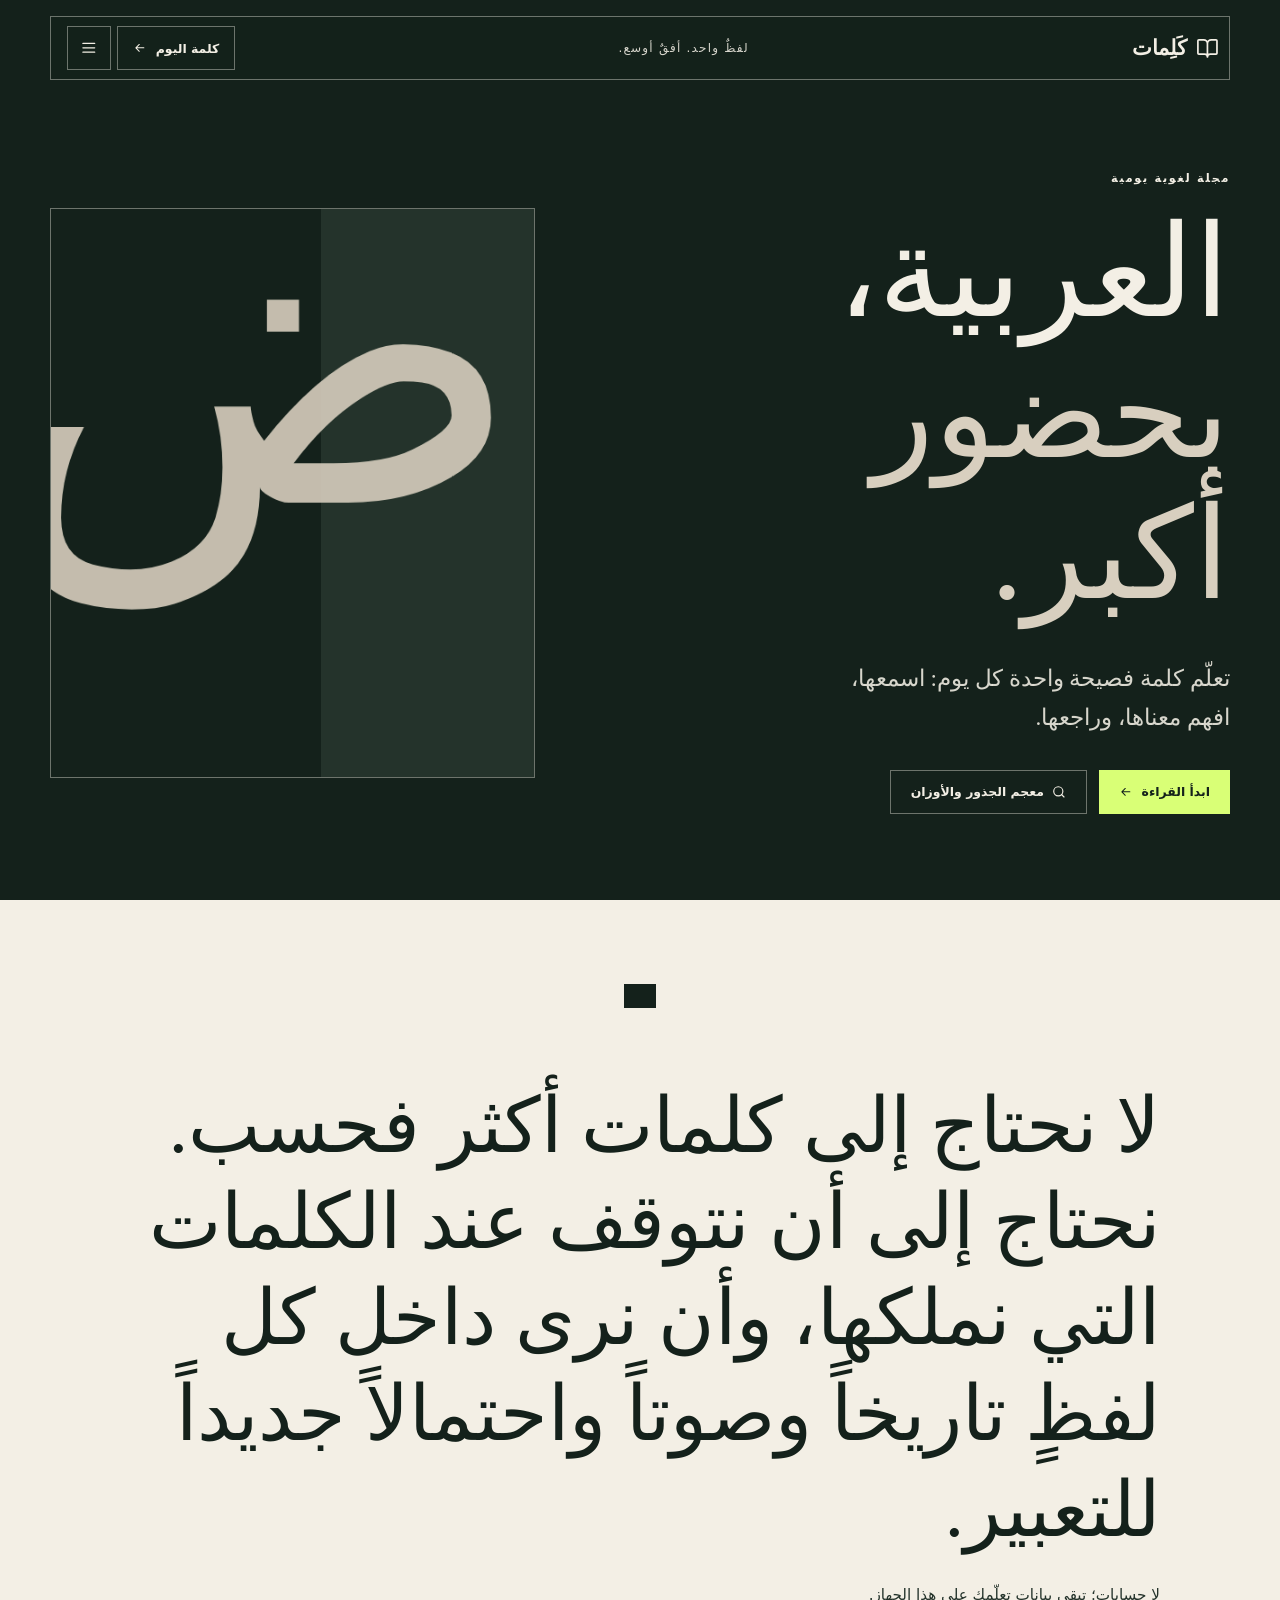
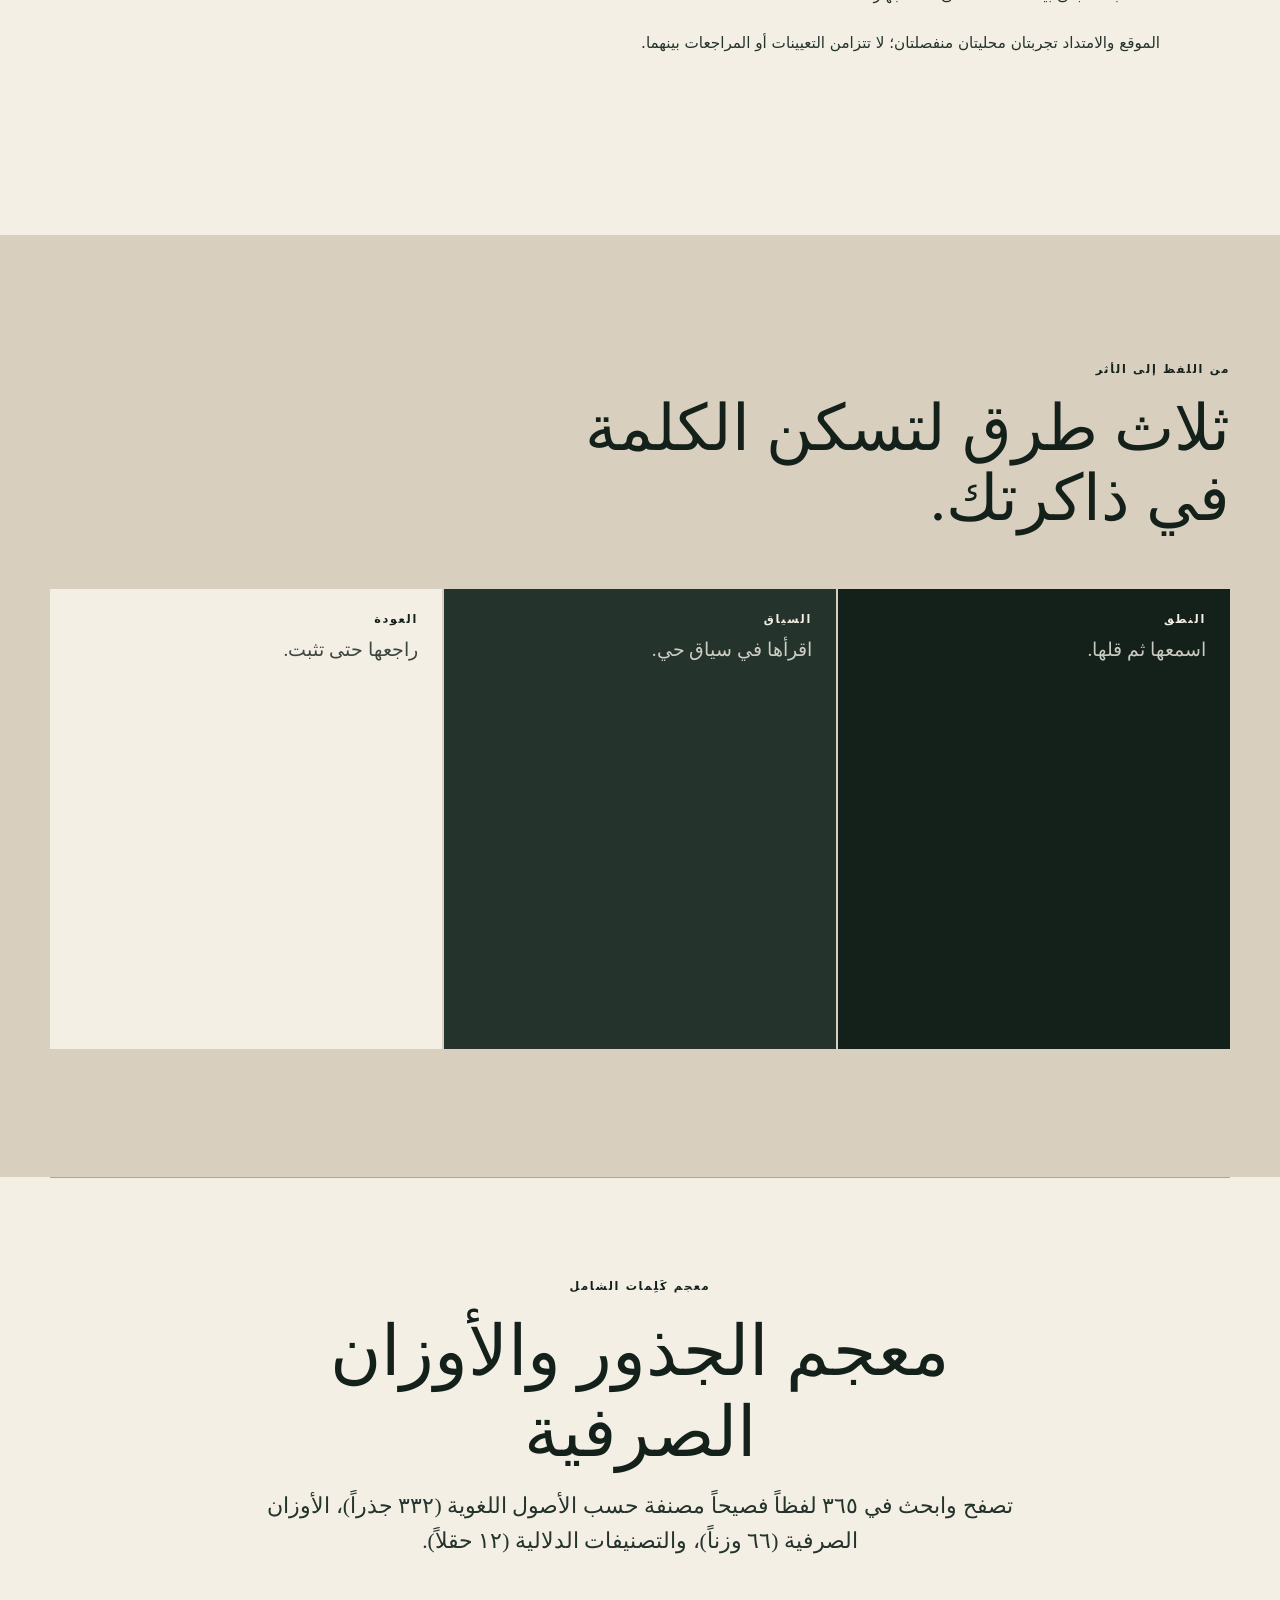
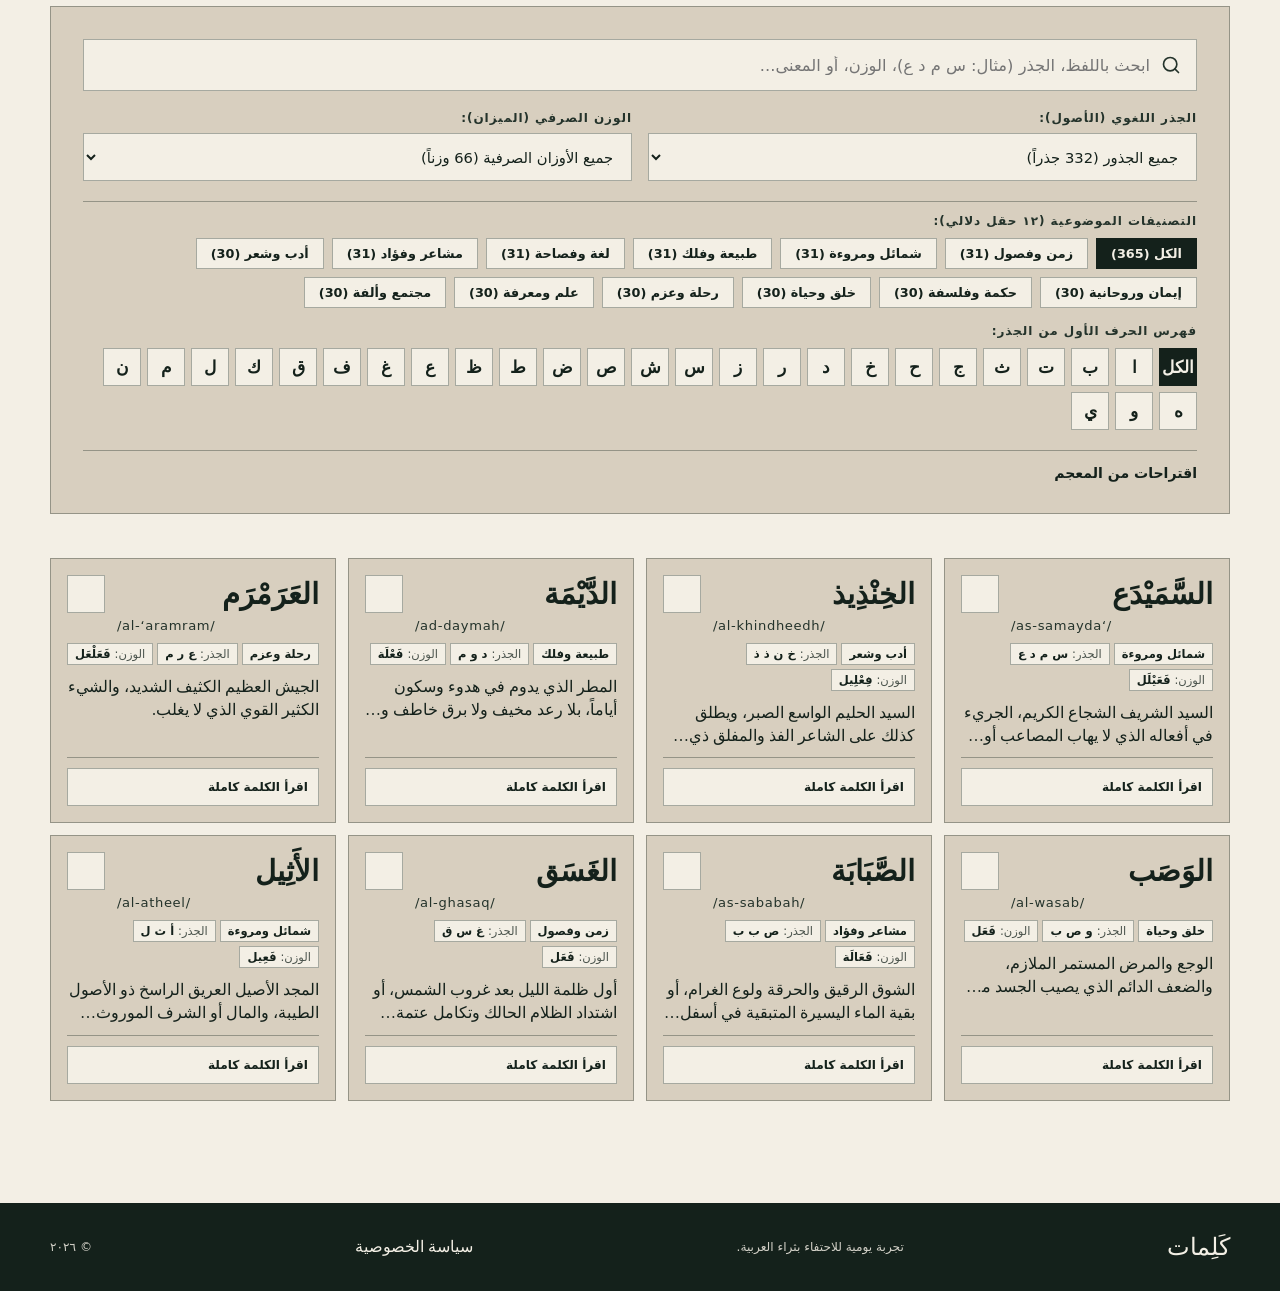
==== index.html @ 3b11c3c8 "docs: prepare Kalimat public beta kit" ====
<!DOCTYPE html>
<html lang="ar" dir="rtl">
<head>
    <meta charset="UTF-8">
    <meta name="viewport" content="width=device-width, initial-scale=1">
    <meta name="description" content="كَلِمات — تجربة يومية للاحتفاء بثراء اللغة العربية.">
    <meta name="theme-color" content="#14211b">
    <title>كَلِمات | العربية كما لم تتأملها من قبل</title>
    <meta http-equiv="Content-Security-Policy" content="default-src 'self'; script-src 'self'; style-src 'self' 'unsafe-inline' https://fonts.googleapis.com; font-src 'self' https://fonts.gstatic.com; img-src 'self' data:; media-src 'self'; connect-src 'self'; object-src 'none'; base-uri 'self'; form-action 'none'; worker-src 'self'; manifest-src 'self'">
    <link rel="manifest" href="manifest.webmanifest">
    <link rel="preconnect" href="https://fonts.googleapis.com">
    <link rel="preconnect" href="https://fonts.gstatic.com" crossorigin>
    <link href="https://fonts.googleapis.com/css2?family=Amiri:wght@400;700&family=Outfit:wght@400;500;600&display=swap" rel="stylesheet">
    <link rel="stylesheet" href="style.css">
    <link rel="stylesheet" href="revamp.css">
</head>
<body>
    <a class="skip-link" href="#main-content">تخطَّ إلى المحتوى</a>
    <svg class="svg-sprite" aria-hidden="true">
        <defs>
            <symbol id="i-book-open" viewBox="0 0 24 24"><path d="M12 7v14M3 18a1 1 0 0 1-1-1V4a1 1 0 0 1 1-1h5a4 4 0 0 1 4 4 4 4 0 0 1 4-4h5a1 1 0 0 1 1 1v13a1 1 0 0 1-1 1h-6a3 3 0 0 0-3 3 3 3 0 0 0-3-3z"/></symbol>
            <symbol id="i-arrow" viewBox="0 0 24 24"><path d="M19 12H5M11 6l-6 6 6 6"/></symbol>
            <symbol id="i-volume-high" viewBox="0 0 24 24"><path d="M11 5 6 9H2v6h4l5 4zM15.5 8.5a5 5 0 0 1 0 7M19 5a9 9 0 0 1 0 14"/></symbol>
            <symbol id="i-waveform" viewBox="0 0 24 24"><path d="M2 12h2M6 9v6M10 5v14M14 8v8M18 10v4M22 12h0"/></symbol>
            <symbol id="i-xmark" viewBox="0 0 24 24"><path d="M18 6 6 18M6 6l12 12"/></symbol>
            <symbol id="i-sparkles" viewBox="0 0 24 24"><path d="m12 3-1.9 5.8a2 2 0 0 1-1.3 1.3L3 12l5.8 1.9a2 2 0 0 1 1.3 1.3L12 21l1.9-5.8a2 2 0 0 1 1.3-1.3L21 12l-5.8-1.9a2 2 0 0 1-1.3-1.3z" fill="none" stroke="currentColor" stroke-width="2" stroke-linecap="round" stroke-linejoin="round"/></symbol>
            <symbol id="i-search" viewBox="0 0 24 24"><circle cx="11" cy="11" r="8" fill="none" stroke="currentColor" stroke-width="2"/><line x1="21" y1="21" x2="16.65" y2="16.65" stroke="currentColor" stroke-width="2" stroke-linecap="round"/></symbol>
            <symbol id="i-bars" viewBox="0 0 24 24"><path d="M4 6h16M4 12h16M4 18h16"/></symbol>
        </defs>
    </svg>

    <main class="page-shell" id="main-content" tabindex="-1">
        <header class="nav-wrap">
            <nav class="nav" aria-label="التنقل الرئيسي">
                <a class="brand" href="#top" aria-label="كلمات، الصفحة الرئيسية">
                    <svg class="icon"><use href="#i-book-open"/></svg>
                    <span>كَلِمات</span>
                </a>
                <p class="nav-note">لفظٌ واحد. أفقٌ أوسع.</p>
                <div class="nav-actions">
                    <a class="nav-word-link" href="word.html">كلمة اليوم <svg class="icon"><use href="#i-arrow"/></svg></a>
                    <button id="btn-toggle-menu" class="icon-button" type="button" title="خيارات الصفحة" aria-label="فتح خيارات الصفحة" aria-expanded="false" aria-controls="app-menu-dropdown">
                        <svg class="icon"><use href="#i-bars"/></svg>
                    </button>
                </div>
            </nav>
            <div class="app-menu-dropdown home-menu-dropdown" id="app-menu-dropdown" role="region" aria-label="خيارات الصفحة" hidden>
                <a class="nav-explorer-link" href="#lexicon-explorer" title="معجم الجذور والأوزان"><svg class="icon"><use href="#i-search"/></svg> <span>معجم الجذور</span></a>
                <button id="due-review-badge" class="due-review-badge" type="button" title="المراجعات المستحقة اليوم (Q)" aria-label="المراجعات المستحقة اليوم: 0 كلمات">
                    <span class="due-icon badge-icon">⚡</span>
                    <span class="due-count" id="due-count">0</span>
                    <span class="due-label">مراجعة</span>
                </button>
                <div id="streak-badge" class="streak-badge" title="تتابع القراءة اليومي" aria-label="تتابع القراءة اليومي">🔥 لا يوجد تتابع بعد</div>
                <label class="home-menu-theme" for="theme-select">
                    <span>المظهر</span>
                    <select id="theme-select" class="theme-select" aria-label="اختر المظهر">
                        <option value="paper">كلاسيكي ورقي</option>
                        <option value="emerald">أندلسي زمردي</option>
                        <option value="midnight">واحة الليل</option>
                    </select>
                </label>
            </div>
        </header>

        <section class="hero" id="top">
            <div class="hero-copy">
                <p class="eyebrow">مجلة لغوية يومية</p>
                <h1>العربية،<br><span>بحضور أكبر.</span></h1>
                <p class="hero-lede">تعلّم كلمة فصيحة واحدة كل يوم: اسمعها، افهم معناها، وراجعها.</p>
                <div class="hero-cta-group">
                    <a class="primary-button" href="word.html">ابدأ القراءة <svg class="icon"><use href="#i-arrow"/></svg></a>
                    <a class="secondary-button" href="#lexicon-explorer"><svg class="icon"><use href="#i-search"/></svg> <span>معجم الجذور والأوزان</span></a>
                </div>
            </div>
            <div class="hero-art" aria-hidden="true"><div class="hero-glyph">ض</div></div>
        </section>

        <section class="manifesto">
            <p class="manifesto-text">لا نحتاج إلى كلمات أكثر فحسب. نحتاج إلى أن نتوقف عند الكلمات التي نملكها، وأن نرى داخل كل لفظٍ تاريخاً وصوتاً واحتمالاً جديداً للتعبير.</p>
            <p class="local-data-note">لا حسابات؛ تبقى بيانات تعلّمك على هذا الجهاز.</p>
            <p class="channel-boundary">الموقع والامتداد تجربتان محليتان منفصلتان؛ لا تتزامن التعيينات أو المراجعات بينهما.</p>
        </section>

        <section class="accordion-section">
            <div class="accordion-heading">
                <p>من اللفظ إلى الأثر</p>
                <h2>ثلاث طرق لتسكن الكلمة في ذاكرتك.</h2>
            </div>
            <div class="horizontal-accordion">
                <details><summary><span>النطق</span><small class="accordion-teaser">اسمعها ثم قلها.</small></summary><div><h3>قلها</h3><p>ردد الكلمة بصوت مسموع حتى يصبح وزنها مألوفاً.</p></div></details>
                <details><summary><span>السياق</span><small class="accordion-teaser">اقرأها في سياق حي.</small></summary><div><h3>السياق</h3><p>اقرأها في سياق حي.</p></div></details>
                <details><summary><span>العودة</span><small class="accordion-teaser">راجعها حتى تثبت.</small></summary><div><h3>راجعها</h3><p>عد إلى مخزونك اللغوي، ودع الكلمات القديمة تلتقي بالجديدة.</p></div></details>
            </div>
        </section>

        <section class="lexicon-explorer-section" id="lexicon-explorer" aria-label="معجم الجذور والأوزان">
            <div class="lexicon-header">
                <p class="eyebrow">معجم كَلِمات الشامل</p>
                <h2>معجم الجذور والأوزان الصرفية</h2>
                <p class="lexicon-lede">تصفح وابحث في ٣٦٥ لفظاً فصيحاً مصنفة حسب الأصول اللغوية (٣٣٢ جذراً)، الأوزان الصرفية (٦٦ وزناً)، والتصنيفات الدلالية (١٢ حقلاً).</p>
            </div>

            <div class="lexicon-toolbar">
                <div class="lexicon-search-bar">
                    <div class="lexicon-search-wrap">
                        <svg class="icon search-icon" aria-hidden="true"><use href="#i-search"/></svg>
                        <input type="search" id="input-lexicon-search" class="lexicon-search-input" placeholder="ابحث باللفظ، الجذر (مثال: س م د ع)، الوزن، أو المعنى..." aria-label="البحث في المعجم">
                    </div>
                    <button type="button" id="btn-clear-lexicon-filters" class="lexicon-clear-btn" title="مسح جميع الفلاتر" hidden>
                        <svg class="icon"><use href="#i-xmark"/></svg>
                        <span>مسح الفلاتر</span>
                    </button>
                </div>

                <div class="lexicon-filters-grid">
                    <div class="lexicon-filter-group">
                        <label for="select-lexicon-root" class="lexicon-filter-label">الجذر اللغوي (الأصول):</label>
                        <select id="select-lexicon-root" class="lexicon-select" aria-label="تصفية حسب الجذر اللغوي">
                            <option value="">جميع الجذور (٣٣٢ جذراً)</option>
                        </select>
                    </div>

                    <div class="lexicon-filter-group">
                        <label for="select-lexicon-weight" class="lexicon-filter-label">الوزن الصرفي (الميزان):</label>
                        <select id="select-lexicon-weight" class="lexicon-select" aria-label="تصفية حسب الوزن الصرفي">
                            <option value="">جميع الأوزان الصرفية (٦٦ وزناً)</option>
                        </select>
                    </div>
                </div>

                <div class="lexicon-subfilters">
                    <div class="lexicon-category-wrapper">
                        <span class="lexicon-subfilter-title">التصنيفات الموضوعية (١٢ حقل دلالي):</span>
                        <div class="lexicon-category-chips" id="lexicon-category-chips" role="group" aria-label="التصنيفات الموضوعية">
                            <!-- Category chips rendered dynamically -->
                        </div>
                    </div>

                    <div class="lexicon-letter-wrapper">
                        <span class="lexicon-subfilter-title">فهرس الحرف الأول من الجذر:</span>
                        <div class="lexicon-letter-bar" id="lexicon-letter-bar" role="group" aria-label="فهرس الحروف">
                            <!-- Letter buttons rendered dynamically -->
                        </div>
                    </div>
                </div>

                <div class="lexicon-results-bar">
                    <span id="lexicon-results-count" class="lexicon-results-count" role="status" aria-live="polite">ابدأ بالبحث أو اختر فلترًا لعرض النتائج</span>
                </div>
            </div>

            <div id="lexicon-grid" class="lexicon-grid" role="region" aria-label="قائمة مفردات المعجم">
                <!-- Cards rendered dynamically -->
            </div>

            <div id="lexicon-empty-state" class="lexicon-empty-state" hidden>
                <p>لم نجد ألفاظاً مطابقة لمعايير البحث الحالية.</p>
                <button type="button" id="btn-reset-lexicon-empty" class="primary-button">إعادة ضبط الفلاتر</button>
            </div>
        </section>

        <footer class="footer">
            <span>كَلِمات</span>
            <p>تجربة يومية للاحتفاء بثراء العربية.</p>
            <a href="https://assem130.github.io/arabic-word-of-the-day/privacy.html">سياسة الخصوصية</a>
            <small>© ٢٠٢٦</small>
        </footer>
    </main>

    <dialog class="practice-dialog" id="practice-dialog" role="dialog" aria-modal="true" aria-labelledby="practice-title">
        <header>
            <div><p>تثبيت الذاكرة</p><h2 id="practice-title">مراجعة التكرار المتباعد</h2></div>
            <button class="icon-button" id="btn-close-practice" type="button" aria-label="إغلاق المراجعة">
                <svg class="icon"><use href="#i-xmark"/></svg>
            </button>
        </header>
        <div class="practice-body" id="practice-body">
            <!-- Rendered by app.js / revamp.js -->
        </div>
    </dialog>

    <div id="audio-announcer" class="sr-only" role="status" aria-live="polite" aria-atomic="true"></div>
    <div class="toast" id="toast" role="status" aria-live="polite"></div>
    <script src="words.js" charset="utf-8"></script>
    <script src="extension/shared/review-policy.js"></script>
    <script src="extension/shared/speech.js"></script>
    <script src="app-core.js" charset="utf-8"></script>
    <script src="web-ui.js"></script>
    <script src="revamp.js"></script>
</body>
</html>
---- style.css ----
@charset "UTF-8";

/* ==========================================================================
   Kalimat (كَلِمات) — Design System & Stylesheet
   Milestone 3: Accessible Interactive Review UI, Theming & WCAG 2.1 AA
   ========================================================================== */

:root,
html[data-theme="paper"] {
    --ink: #14211b;
    --ink-soft: #24332b;
    --paper: #d8cfbf;
    --paper-light: #f3efe5;
    --lime: #d9ff76;
    --line-dark: rgba(20, 33, 27, 0.34);
    --line-light: rgba(243, 239, 229, 0.40);
    --nav-bg: rgba(20, 33, 27, 0.94);
    --content: min(1180px, calc(100% - 40px));
    --serif: "Amiri", "Readex Pro", "Scheherazade New", "Traditional Arabic", serif;
    --sans: "Outfit", "Readex Pro", "Segoe UI", sans-serif;

    /* Rating Button Tokens - Paper Theme (All >= 4.5:1 contrast) */
    --rating-again-bg: #fee2e2;
    --rating-again-text: #991b1b;
    --rating-again-border: #fca5a5;

    --rating-hard-bg: #fef3c7;
    --rating-hard-text: #92400e;
    --rating-hard-border: #fcd34d;

    --rating-good-bg: #dcfce7;
    --rating-good-text: #166534;
    --rating-good-border: #86efac;

    --rating-easy-bg: #e0f2fe;
    --rating-easy-text: #075985;
    --rating-easy-border: #7dd3fc;

    --due-badge-bg: var(--lime);
    --due-badge-text: var(--ink);
    --due-badge-border: var(--lime);
}

html[data-theme="emerald"] {
    --ink: #062c22;
    --ink-soft: #114b3d;
    --paper: #e2dabf;
    --paper-light: #f4f0e6;
    --lime: #d4af37;
    --line-dark: rgba(6, 44, 34, 0.34);
    --line-light: rgba(244, 240, 230, 0.40);
    --nav-bg: rgba(6, 44, 34, 0.94);

    /* Rating Button Tokens - Emerald Theme (All >= 4.5:1 contrast) */
    --rating-again-bg: #fee2e2;
    --rating-again-text: #991b1b;
    --rating-again-border: #fca5a5;

    --rating-hard-bg: #fef3c7;
    --rating-hard-text: #92400e;
    --rating-hard-border: #fcd34d;

    --rating-good-bg: #dcfce7;
    --rating-good-text: #166534;
    --rating-good-border: #86efac;

    --rating-easy-bg: #e0f2fe;
    --rating-easy-text: #075985;
    --rating-easy-border: #7dd3fc;

    --due-badge-bg: var(--lime);
    --due-badge-text: var(--ink);
    --due-badge-border: var(--lime);
}

html[data-theme="midnight"] {
    --ink: #f1f5f9;
    --ink-soft: #cbd5e1;
    --paper: #152244;
    --paper-light: #0b1329;
    --lime: #38bdf8;
    --line-dark: rgba(241, 245, 249, 0.20);
    --line-light: rgba(241, 245, 249, 0.15);
    --nav-bg: rgba(7, 13, 28, 0.94);

    /* Rating Button Tokens - Midnight Dark Theme (All >= 4.5:1 contrast) */
    --rating-again-bg: #450a0a;
    --rating-again-text: #fca5a5;
    --rating-again-border: #7f1d1d;

    --rating-hard-bg: #451a03;
    --rating-hard-text: #fde68a;
    --rating-hard-border: #78350f;

    --rating-good-bg: #052e16;
    --rating-good-text: #86efac;
    --rating-good-border: #14532d;

    --rating-easy-bg: #082f49;
    --rating-easy-text: #7dd3fc;
    --rating-easy-border: #075985;

    --due-badge-bg: rgba(56, 189, 248, 0.18);
    --due-badge-text: var(--lime);
    --due-badge-border: var(--lime);
}

html[data-theme="midnight"] .nav,
html[data-theme="midnight"] #theme-select,
html[data-theme="midnight"] .nav-word-link,
html[data-theme="midnight"] .streak-badge,
html[data-theme="midnight"] .due-review-badge,
html[data-theme="midnight"] .audio-option-btn,
html[data-theme="midnight"] .related-word-pill {
    color: var(--ink);
}

html[data-theme="midnight"] #theme-select option {
    background: var(--paper-light);
    color: var(--ink);
}

html[data-theme="midnight"] .primary-button,
html[data-theme="midnight"] .speak-button,
html[data-theme="midnight"] .skip-link,
html[data-theme="midnight"] .example-action-btn.speaking,
html[data-theme="midnight"] .audio-option-btn.active,
html[data-theme="midnight"] .history-action-btn.highlight,
html[data-theme="midnight"] .practice-cta-btn,
html[data-theme="midnight"] .related-word-pill:hover {
    color: var(--paper-light);
}

html[data-theme="midnight"] .hero,
html[data-theme="midnight"] .word-identity,
html[data-theme="midnight"] .footer {
    background: var(--paper-light);
    color: var(--ink);
}

html[data-theme="midnight"] .hero h1 span {
    color: var(--lime);
}

html[data-theme="midnight"] .hero-lede,
html[data-theme="midnight"] .back-link,
html[data-theme="midnight"] .word-date span,
html[data-theme="midnight"] .linguistic-data span,
html[data-theme="midnight"] .footer p,
html[data-theme="midnight"] .footer small {
    color: var(--ink-soft);
}

html[data-theme="midnight"] .horizontal-accordion details:nth-child(1) {
    background: var(--paper-light);
    color: var(--ink);
}

html[data-theme="midnight"] .horizontal-accordion details:nth-child(2) {
    background: var(--paper);
    color: var(--ink);
}

html[data-theme="midnight"] .horizontal-accordion details:nth-child(3) {
    background: var(--ink);
    color: var(--paper-light);
}

html[data-theme="midnight"] .toast,
html[data-theme="midnight"] .return-today-button {
    background: var(--paper-light);
    color: var(--ink);
}

/* ==========================================================================
   Global Base & Typography
   ========================================================================== */

* { box-sizing: border-box; }
html { scroll-behavior: smooth; }
body { margin: 0; background: var(--paper-light); color: var(--ink); font-family: var(--serif); overflow-x: hidden; }
button, a { color: inherit; font: inherit; }
button { border: 0; cursor: pointer; }
a { text-decoration: none; }
button:focus-visible, a:focus-visible, summary:focus-visible, [tabindex]:focus-visible { outline: 3px solid var(--ink); outline-offset: 4px; }
.nav :is(button, a):focus-visible, .word-identity :is(button, a):focus-visible { outline: 3px solid var(--lime); }
.hero a:focus-visible, .horizontal-accordion details:nth-child(-n+2) summary:focus-visible { outline-color: var(--lime); }
.skip-link { position: fixed; z-index: 100; top: 10px; right: 10px; padding: 10px 14px; background: var(--lime); color: var(--ink); font: 600 .8rem var(--sans); transform: translateY(-160%); }
.skip-link:focus { transform: none; }
body:has(.history-dialog[open]), body:has(.practice-dialog[open]), body:has(.lexicon-dialog[open]) { overflow: hidden; }
.page-shell { overflow: clip; }
.svg-sprite { position: absolute; width: 0; height: 0; }
.icon { width: 1.1em; height: 1.1em; fill: none; stroke: currentColor; stroke-width: 1.8; stroke-linecap: round; stroke-linejoin: round; }

.sr-only {
    position: absolute;
    width: 1px;
    height: 1px;
    padding: 0;
    margin: -1px;
    overflow: hidden;
    clip: rect(0, 0, 0, 0);
    white-space: nowrap;
    border: 0;
}

/* ==========================================================================
   Navigation Bar & Due Review Counter Badge
   ========================================================================== */

.nav-wrap { position: fixed; z-index: 20; top: 16px; right: 0; left: 0; }
.nav { width: var(--content); min-height: 64px; margin: auto; padding: 8px 10px 8px 16px; border: 1px solid var(--line-light); background: var(--nav-bg); color: var(--paper-light); display: grid; grid-template-columns: auto 1fr auto; align-items: center; gap: 16px; }
.brand { display: inline-flex; align-items: center; justify-self: start; gap: 9px; font-size: 1.3rem; font-weight: 700; }
.nav-note { margin: 0; color: rgb(243 239 229 / 88%); font: 500 .75rem var(--sans); letter-spacing: .1em; text-align: center; }
.nav-actions { display: flex; justify-content: end; align-items: center; gap: 6px; }
.theme-select { min-height: 44px; padding: 0 10px; background: transparent; border: 1px solid var(--line-light); color: var(--paper-light); font: 600 .78rem var(--sans); cursor: pointer; border-radius: 0; }
.theme-select:focus-visible { outline: 3px solid var(--lime); outline-offset: 4px; }
.theme-select option { background: var(--ink); color: var(--paper-light); font-family: var(--sans); }
.nav-word-link, .primary-button, .speak-button { min-height: 44px; display: inline-flex; align-items: center; justify-content: center; gap: 9px; font: 600 .78rem var(--sans); }
.nav-word-link { padding: 0 15px; border: 1px solid var(--line-light); }
.icon-button { position: relative; width: 44px; min-width: 44px; height: 44px; display: grid; place-items: center; background: transparent; border: 1px solid var(--line-light); color: inherit; }
.badge { position: absolute; top: -7px; left: -7px; min-width: 19px; padding: 1px 5px; border-radius: 10px; background: var(--paper-light); color: var(--ink); font: 600 .65rem var(--sans); }
.nav-word-link:hover, .icon-button:hover, .streak-badge:hover, .due-review-badge:hover { background: var(--ink-soft); }

.streak-badge { display: inline-flex; align-items: center; gap: 6px; min-height: 44px; padding: 0 10px; border: 1px solid var(--line-light); color: var(--paper-light); font: 600 .78rem var(--sans); }
.streak-fire { font-size: 1.1rem; line-height: 1; }

/* Due Review Badge (#due-review-badge) */
.due-review-badge {
    display: inline-flex;
    align-items: center;
    gap: 6px;
    min-height: 44px;
    padding: 0 12px;
    border: 1px solid var(--line-light);
    background: transparent;
    color: var(--paper-light);
    font: 600 .78rem var(--sans);
    cursor: pointer;
    transition: all .2s ease;
    border-radius: 0;
}
.due-review-badge.has-due {
    background: var(--due-badge-bg);
    color: var(--due-badge-text);
    border-color: var(--due-badge-border);
    font-weight: 700;
}
.due-review-badge.pulse {
    animation: due-badge-pulse 2s cubic-bezier(0.4, 0, 0.6, 1) infinite;
}
@keyframes due-badge-pulse {
    0%, 100% { box-shadow: 0 0 0 0 rgba(217, 255, 118, 0.6); }
    50% { box-shadow: 0 0 0 6px rgba(217, 255, 118, 0); }
}
html[data-theme="midnight"] .due-review-badge.pulse {
    animation: due-badge-pulse-midnight 2s cubic-bezier(0.4, 0, 0.6, 1) infinite;
}
@keyframes due-badge-pulse-midnight {
    0%, 100% { box-shadow: 0 0 0 0 rgba(56, 189, 248, 0.6); }
    50% { box-shadow: 0 0 0 6px rgba(56, 189, 248, 0); }
}
.due-icon { font-size: 1rem; line-height: 1; }
.due-count { font-weight: 700; font-family: var(--sans); }
.due-label { font-size: .75rem; }

/* ==========================================================================
   Hero, Manifesto, & Accordion Sections
   ========================================================================== */

.hero { min-height: 100dvh; padding: 142px max(20px, calc((100vw - 1180px) / 2)) 56px; background: var(--ink); color: var(--paper-light); display: grid; grid-template-columns: minmax(0, 1.1fr) minmax(300px, .9fr); gap: clamp(36px, 8vw, 130px); align-items: center; }
.hero-copy { position: relative; z-index: 1; }
.hero-copy > * {
    opacity: 0;
    transform: translateY(28px);
    transition: opacity 0.8s cubic-bezier(0.16, 1, 0.3, 1), transform 0.8s cubic-bezier(0.16, 1, 0.3, 1);
}
.hero-copy.is-visible > * {
    opacity: 1;
    transform: translateY(0);
}
.hero-copy.is-visible > *:nth-child(1) { transition-delay: 0s; }
.hero-copy.is-visible > *:nth-child(2) { transition-delay: 0.1s; }
.hero-copy.is-visible > *:nth-child(3) { transition-delay: 0.2s; }
.hero-copy.is-visible > *:nth-child(4) { transition-delay: 0.3s; }
.eyebrow, .card-kicker, .reading-label, .accordion-heading > p { margin: 0 0 18px; color: inherit; font: 600 .7rem var(--sans); letter-spacing: .15em; text-transform: uppercase; }
.hero h1 { margin: 0; font-size: clamp(4.6rem, 10vw, 10rem); font-weight: 400; line-height: 1.1; letter-spacing: normal; }
.hero h1 span { color: var(--paper); }
.hero-lede { max-width: 33ch; margin: 34px 0; color: rgb(243 239 229 / 88%); font-size: clamp(1.15rem, 2vw, 1.45rem); line-height: 1.65; }
.primary-button { padding: 0 20px; background: var(--lime); color: var(--ink); }
.primary-button:hover, .speak-button:hover { transform: translateY(-2px); }
.primary-button:active, .speak-button:active, .icon-button:active, .nav-word-link:active { transform: translateY(1px); }
.hero-art { position: relative; min-height: clamp(330px, 48vw, 570px); border: 1px solid var(--line-light); overflow: hidden; }
.hero-art::before { content: ""; position: absolute; width: 44%; height: 100%; right: 0; top: 0; background: var(--ink-soft); }
.hero-glyph { position: absolute; top: -17%; right: -4%; color: var(--paper); font-size: clamp(20rem, 38vw, 36rem); line-height: 1; opacity: .9; transform: scale(0.9); will-change: transform; }

.manifesto { padding: clamp(96px, 14vw, 190px) max(20px, calc((100vw - 1040px) / 2)); background: var(--paper-light); }
.manifesto-text { margin: 0; font-size: clamp(2.5rem, 6vw, 6.1rem); line-height: 1.25; letter-spacing: normal; }
.accordion-section { padding: clamp(74px, 10vw, 130px) max(20px, calc((100vw - 1180px) / 2)); background: var(--paper); }
.accordion-heading { max-width: 700px; margin-bottom: 54px; }
.accordion-heading h2 { margin: 0; font-size: clamp(2.7rem, 5vw, 5rem); font-weight: 400; line-height: 1.1; letter-spacing: normal; }
.horizontal-accordion { min-height: 460px; display: flex; gap: 2px; }
.horizontal-accordion details { position: relative; flex: 1; min-width: 0; padding: 24px; background: var(--ink); color: var(--paper-light); overflow: hidden; transition: flex .45s ease, background .3s ease; }
.horizontal-accordion details:nth-child(2) { background: var(--ink-soft); }
.horizontal-accordion details:nth-child(3) { background: var(--paper-light); color: var(--ink); }
.horizontal-accordion details:hover, .horizontal-accordion details:focus-within, .horizontal-accordion details[open] { flex: 2.2; }
.horizontal-accordion summary { cursor: pointer; font: 600 .7rem var(--sans); letter-spacing: .15em; list-style: none; }
.horizontal-accordion summary::-webkit-details-marker { display: none; }
.horizontal-accordion summary::marker { content: ""; }
.horizontal-accordion details > div { position: absolute; right: 24px; bottom: 26px; left: 24px; opacity: 0; transform: translateY(14px); transition: opacity .25s, transform .25s; }
.horizontal-accordion details:hover > div, .horizontal-accordion details:focus-within > div, .horizontal-accordion details[open] > div { opacity: 1; transform: none; }
.horizontal-accordion h3 { margin: 0 0 10px; font-size: clamp(2.6rem, 4vw, 4.2rem); font-weight: 400; line-height: 1.1; letter-spacing: normal; }
.horizontal-accordion p { max-width: 28ch; margin: 0; font-size: 1.08rem; line-height: 1.7; }
.footer { padding: 30px max(20px, calc((100vw - 1180px) / 2)); background: var(--ink); color: var(--paper-light); display: flex; justify-content: space-between; gap: 20px; align-items: center; }
.footer span { font-size: 1.5rem; }
.footer p, .footer small { margin: 0; color: rgb(243 239 229 / 85%); font: .76rem var(--sans); }

/* ==========================================================================
   Word Identity & Daily Experience
   ========================================================================== */

.word-page { background: var(--paper-light); }
.word-experience { width: var(--content); margin: 112px auto 40px; overflow: clip; box-shadow: 0 24px 70px rgb(20 33 27 / 16%); }
.word-identity { padding: clamp(24px, 4vw, 56px); background: var(--ink); color: var(--paper-light); border-bottom: 4px solid var(--lime); }
.identity-masthead { display: grid; grid-template-columns: 1fr auto; gap: 24px; align-items: start; }
.back-link { display: inline-flex; align-items: center; gap: 8px; width: fit-content; color: rgb(243 239 229 / 90%); font: 500 .76rem var(--sans); }
.back-link .icon { transform: scaleX(-1); }
.word-date { min-width: 150px; padding-top: 11px; border-top: 1px solid var(--line-light); display: grid; gap: 4px; }
.word-date span, .next-word { color: rgb(243 239 229 / 85%); font: .68rem var(--sans); }
.word-date strong { font-size: 1.1rem; font-weight: 400; }
.identity-word { display: flex; align-items: end; justify-content: space-between; gap: 24px; margin: clamp(54px, 9vw, 112px) 0 42px; }
.main-word { margin: 0; font-size: clamp(6rem, 17vw, 14rem); font-weight: 400; line-height: 1.35; letter-spacing: normal; }
.speak-button { padding: 0 18px; background: var(--lime); color: var(--ink); white-space: nowrap; transition: all .2s ease; }
.speak-button.speaking { outline: 2px solid var(--lime); outline-offset: 2px; }
.speak-button.loading,
.example-action-btn.loading,
.speak-button.buffering,
.example-action-btn.buffering {
    opacity: 0.85;
    position: relative;
    cursor: wait;
    animation: pulse-buffering 1.2s ease-in-out infinite;
}

@keyframes pulse-buffering {
    0%, 100% { transform: scale(1); }
    50% { transform: scale(0.97); }
}
.speak-button:disabled, .example-action-btn:disabled { opacity: 0.45; cursor: not-allowed; }
.linguistic-data { display: grid; grid-template-columns: repeat(4, 1fr); border-block: 1px solid var(--line-light); }
.linguistic-data div { min-height: 92px; padding: 16px; border-inline-start: 1px solid var(--line-light); }
.linguistic-data div:first-child { border-inline-start: 0; }
.linguistic-data span { display: block; margin-bottom: 7px; color: rgb(243 239 229 / 85%); font: .66rem var(--sans); }
.linguistic-data strong { font-size: 1.25rem; font-weight: 400; line-height: 1.3; }
.word-reading { padding: clamp(24px, 4vw, 56px); background: var(--paper); color: var(--ink); }
.reading-grid { display: grid; grid-template-columns: minmax(0, 1.5fr) minmax(220px, .7fr); gap: clamp(28px, 5vw, 72px); }
.reading-label { color: var(--ink-soft); }
.meaning-text { max-width: 25ch; font-size: clamp(2rem, 4vw, 3.7rem); line-height: 1.45; letter-spacing: normal; }
.word-pronunciation, .meaning-english { direction: ltr; text-align: left; max-width: 62ch; font-family: var(--sans); }
.word-pronunciation { margin: 28px 0 7px; font-size: .96rem; letter-spacing: .08em; }
.meaning-english { margin: 0; color: var(--ink-soft); line-height: 1.65; }
.example-panel { margin: clamp(44px, 6vw, 80px) 0 0; padding: 0 24px 0 0; border: 0; border-inline-start: 3px solid var(--lime); font-size: clamp(1.4rem, 2.5vw, 2rem); line-height: 1.65; letter-spacing: normal; }
.reading-sidebar { padding-top: 7px; border-top: 1px solid var(--line-dark); font-size: 1.15rem; line-height: 1.7; }
.reading-sidebar p { margin: 0 0 26px; }
.reading-sidebar .next-word { color: var(--ink-soft); }
.next-word b { color: var(--ink); font-weight: 600; }
.archive-notice { padding-top: 18px; border-top: 1px solid var(--line-dark); color: var(--ink-soft); font-size: .95rem; }
.archive-preview-note { margin: 18px 0 0; color: var(--ink-soft); font-size: .95rem; }
.return-today-button { min-height: 42px; margin-top: 12px; padding: 0 14px; background: var(--ink); color: var(--paper-light); font: 600 .75rem var(--sans); }

.app-menu-dropdown { position: fixed; z-index: 30; top: 87px; left: max(20px, calc((100vw - 1180px) / 2)); min-width: 260px; padding: 6px; border: 1px solid var(--line-dark); background: var(--paper-light); box-shadow: 0 18px 45px rgb(20 33 27 / 20%); }
.app-menu-dropdown[hidden] { display: none; }
.app-menu-dropdown button { width: 100%; min-height: 44px; padding: 10px 12px; background: transparent; display: flex; align-items: center; gap: 10px; text-align: right; font-size: .9rem; }
.app-menu-dropdown button:hover { background: var(--paper); }

/* ==========================================================================
   History Dialog & Actions
   ========================================================================== */

.history-dialog { width: min(560px, calc(100% - 32px)); max-height: min(760px, calc(100dvh - 32px)); padding: clamp(22px, 4vw, 44px); border: 0; background: var(--paper-light); color: var(--ink); box-shadow: 0 24px 70px rgb(20 33 27 / 32%); }
.history-dialog:not([open]) { display: none; }
.history-dialog::backdrop { background: rgb(20 33 27 / 72%); }
.history-dialog header { display: flex; align-items: start; justify-content: space-between; gap: 20px; padding-bottom: 20px; border-bottom: 1px solid var(--line-dark); }
.history-dialog header p { margin: 0; color: var(--ink-soft); font: .7rem var(--sans); }
.history-dialog h2 { margin: 7px 0 0; font-size: clamp(2rem, 6vw, 3.2rem); font-weight: 400; line-height: 1.1; letter-spacing: normal; }
.history-dialog .icon-button { border-color: var(--line-dark); color: var(--ink); }
.drawer-content { padding-top: 12px; min-height: 0; overflow-y: auto; overscroll-behavior: contain; }
.history-list { margin: 0; padding: 0; list-style: none; background: var(--paper-light); }
.history-item { border-bottom: 1px solid var(--line-dark); }
.history-item button { width: 100%; padding: 18px 0; background: transparent; text-align: right; }
.history-item button:hover { color: var(--ink-soft); }
.history-item-header { display: flex; justify-content: space-between; gap: 16px; align-items: baseline; }
.word-headline-wrap { display: flex; align-items: baseline; gap: clamp(12px, 2vw, 24px); }
.favorite-button { width: 46px; height: 46px; border-radius: 50%; border: 1px solid var(--line-light); background: transparent; color: rgb(243 239 229 / 85%); display: inline-flex; align-items: center; justify-content: center; cursor: pointer; transition: all .2s ease; }
.favorite-button:hover { border-color: var(--lime); color: var(--lime); transform: scale(1.08); }
.favorite-button[aria-pressed="true"], .favorite-button.active { color: #f59e0b; border-color: #f59e0b; background: rgb(245 158 11 / 15%); }
.favorite-button svg { width: 22px; height: 22px; }
.history-item-star { color: #f59e0b; margin-inline-start: 6px; font-size: .9rem; }

.example-container { margin: clamp(44px, 6vw, 80px) 0 0; }
.example-container .example-panel { margin: 0 0 16px 0; }
.example-actions { display: flex; flex-wrap: wrap; gap: 10px; align-items: center; padding-inline-start: 24px; }
.example-action-btn { display: inline-flex; align-items: center; gap: 8px; padding: 7px 14px; border: 1px solid var(--line-dark); background: var(--paper-light); color: var(--ink); font: 500 .78rem var(--sans); border-radius: 999px; transition: all .2s ease; cursor: pointer; }
.example-action-btn:hover { background: var(--ink); color: var(--paper-light); border-color: var(--ink); }
.example-action-btn.speaking { background: var(--lime); color: var(--ink); border-color: var(--lime); }
.example-action-btn svg { width: 16px; height: 16px; }

.audio-controls-group { display: flex; flex-wrap: wrap; gap: 8px; align-items: center; }
.audio-option-btn { height: 42px; padding: 0 14px; border-radius: 999px; border: 1px solid var(--line-light); background: rgba(243, 239, 229, 0.08); color: var(--paper-light); font: 600 .75rem var(--sans); cursor: pointer; transition: all .2s; }
.audio-option-btn:hover { border-color: var(--lime); background: rgba(132, 204, 22, 0.15); color: var(--lime); }
.audio-option-btn.active { border-color: var(--lime); background: var(--lime); color: var(--ink); }

.related-words-section { margin-top: 24px; padding-top: 18px; border-top: 1px solid var(--line-light); }
.related-label { margin: 0 0 10px; color: rgb(243 239 229 / 80%); font: 500 .75rem var(--sans); }
.related-words-list { display: flex; flex-wrap: wrap; gap: 8px; }
.related-word-pill { padding: 6px 16px; background: rgba(243, 239, 229, 0.08); color: var(--paper-light); border: 1px solid var(--line-light); border-radius: 999px; font-size: 1.05rem; cursor: pointer; transition: all .2s ease; display: inline-flex; align-items: center; gap: 6px; }
.related-word-pill:hover { background: var(--lime); color: var(--ink); border-color: var(--lime); transform: translateY(-2px); }
.related-word-badge { font: 500 .68rem var(--sans); opacity: .85; }

.history-dialog-toolbar { display: flex; flex-direction: column; gap: 12px; margin: 16px 0 12px; }
.history-search-box { position: relative; width: 100%; display: flex; align-items: center; }
.history-search-input { width: 100%; height: 44px; padding: 0 42px 0 16px; border: 1px solid var(--line-dark); background: var(--paper); color: var(--ink); font-size: .95rem; border-radius: 8px; outline: none; transition: border-color .2s; }
.history-search-input:focus { border-color: var(--ink); }
.search-icon { position: absolute; right: 14px; width: 18px; height: 18px; color: var(--ink-soft); pointer-events: none; }
.history-filter-tabs { display: flex; gap: 6px; border-bottom: 1px solid var(--line-dark); padding-bottom: 8px; }
.history-tab { padding: 6px 14px; border: 1px solid transparent; background: transparent; color: var(--ink-soft); font: 600 .75rem var(--sans); border-radius: 999px; cursor: pointer; transition: all .2s; }
.history-tab:hover { color: var(--ink); background: var(--paper); }
.history-tab.active, .history-tab[aria-selected="true"] { background: var(--ink); color: var(--paper-light); }
.history-dialog-actions { display: flex; gap: 8px; }
.history-action-btn.highlight { background: var(--lime); color: var(--ink); border-color: var(--lime); font-weight: 700; }
.history-action-btn.highlight:hover { filter: brightness(0.95); }

/* ==========================================================================
   Spaced Repetition Review UI (#practice-dialog, Flashcards & 4-Tier SM-2)
   ========================================================================== */

.practice-dialog, .shortcuts-dialog {
    width: min(640px, calc(100% - 32px));
    max-height: min(840px, calc(100dvh - 32px));
    padding: clamp(20px, 3.5vw, 36px);
    border: 0;
    background: var(--paper-light);
    color: var(--ink);
    box-shadow: 0 24px 70px rgb(20 33 27 / 32%);
    border-radius: 16px;
}
.practice-dialog::backdrop, .shortcuts-dialog::backdrop {
    background: rgb(20 33 27 / 72%);
    backdrop-filter: blur(4px);
    -webkit-backdrop-filter: blur(4px);
}
.practice-dialog header, .shortcuts-dialog header {
    display: flex;
    align-items: start;
    justify-content: space-between;
    gap: 20px;
    padding-bottom: 14px;
    border-bottom: 1px solid var(--line-dark);
}
.practice-dialog header p, .shortcuts-dialog header p { margin: 0; color: var(--ink-soft); font: 600 .72rem var(--sans); }
.practice-dialog h2, .shortcuts-dialog h2 { margin: 6px 0 0; font-size: clamp(1.8rem, 5vw, 2.6rem); font-weight: 400; line-height: 1.1; letter-spacing: normal; }
.practice-dialog .icon-button, .shortcuts-dialog .icon-button { border-color: var(--line-dark); color: var(--ink); border-radius: 8px; }

.practice-container {
    padding-top: 14px;
}

/* Session Progress Bar */
.practice-header-status {
    margin-bottom: 14px;
}
.practice-progress-bar-wrap {
    width: 100%;
    height: 8px;
    background: var(--paper);
    border-radius: 999px;
    overflow: hidden;
    margin-bottom: 8px;
}
.practice-progress-bar-fill {
    height: 100%;
    background: var(--lime);
    border-radius: 999px;
    transition: width 0.35s cubic-bezier(0.4, 0, 0.2, 1);
}
html[data-theme="paper"] .practice-progress-bar-fill {
    background: #15803d;
}
html[data-theme="emerald"] .practice-progress-bar-fill {
    background: #d4af37;
}
html[data-theme="midnight"] .practice-progress-bar-fill {
    background: #38bdf8;
}

.practice-progress-info {
    display: flex;
    justify-content: space-between;
    align-items: center;
    font: 600 .8rem var(--sans);
    color: var(--ink-soft);
}
.practice-due-pill {
    padding: 2px 10px;
    background: var(--paper);
    border-radius: 999px;
    font-size: .72rem;
    font-weight: 600;
}

/* Flashcard Scene & 3D Perspective Flip */
.flashcard-scene {
    perspective: 1200px;
    width: 100%;
    margin: 10px 0 16px;
    display: flex;
    flex-direction: column;
}

.flashcard-card {
    position: relative;
    width: 100%;
    min-height: 320px;
    transform-style: preserve-3d;
    transition: transform 0.55s cubic-bezier(0.34, 1.56, 0.64, 1);
    border-radius: 14px;
}

.card-front-flip:focus-visible {
    outline: 3px solid var(--ink);
    outline-offset: 4px;
}
html[data-theme="midnight"] .card-front-flip:focus-visible {
    outline-color: var(--lime);
}

.flashcard-card.is-flipped {
    transform: rotateY(180deg);
}

/* Flashcard Faces */
.flashcard-face {
    position: absolute;
    inset: 0;
    width: 100%;
    height: 100%;
    padding: 22px;
    border-radius: 14px;
    -webkit-backface-visibility: hidden;
    backface-visibility: hidden;
    display: flex;
    flex-direction: column;
    justify-content: space-between;
    box-sizing: border-box;
    border: 1px solid var(--line-dark);
    box-shadow: 0 8px 24px rgba(0, 0, 0, 0.06);
}

.flashcard-front {
    background: var(--paper);
    color: var(--ink);
}

.flashcard-back {
    background: var(--paper-light);
    color: var(--ink);
    transform: rotateY(180deg);
    border: 1.5px solid var(--line-dark);
}

.flashcard-meta-top {
    display: flex;
    justify-content: space-between;
    align-items: center;
    font: 500 .75rem var(--sans);
    color: var(--ink-soft);
}

.flashcard-badge-category {
    padding: 3px 10px;
    border-radius: 999px;
    background: var(--paper-light);
    border: 1px solid var(--line-dark);
    font-size: .72rem;
    font-weight: 600;
}
html[data-theme="midnight"] .flashcard-badge-category {
    background: var(--paper);
}

.flashcard-badge-ease {
    font-family: var(--sans);
    font-size: .72rem;
    color: var(--ink-soft);
}

.flashcard-front-center {
    text-align: center;
    margin: 12px 0;
}

.flashcard-word {
    font-size: clamp(3rem, 7vw, 4.4rem);
    font-weight: 400;
    margin: 0 0 6px;
    line-height: 1.25;
}

.flashcard-transliteration {
    font-family: var(--sans);
    font-size: 1rem;
    color: var(--ink-soft);
    direction: ltr;
    margin: 2px 0;
}

.flashcard-root-weight {
    font-size: .95rem;
    color: var(--ink-soft);
    margin: 4px 0;
}

.flashcard-vocalization {
    font-size: .88rem;
    color: var(--ink-soft);
    margin: 4px 0;
}

.flashcard-front-bottom {
    display: flex;
    justify-content: space-between;
    align-items: center;
    gap: 12px;
}

.flashcard-audio-btn {
    display: inline-flex;
    align-items: center;
    gap: 6px;
    padding: 6px 14px;
    border-radius: 999px;
    background: var(--lime);
    color: var(--ink);
    font: 600 .78rem var(--sans);
    cursor: pointer;
    transition: transform .15s ease;
}
.flashcard-audio-btn:hover {
    transform: translateY(-2px);
}
.flashcard-audio-btn:focus-visible {
    outline: 2px solid var(--ink);
    outline-offset: 2px;
}

.flashcard-hint-text {
    margin: 0;
    font: 500 .75rem var(--sans);
    color: var(--ink-soft);
}

/* Flashcard Back Face */
.flashcard-back-center {
    margin: 8px 0;
}

.flashcard-meaning {
    font-size: clamp(1.35rem, 3.5vw, 2rem);
    margin: 0 0 8px;
    line-height: 1.35;
}

.flashcard-meaning-en {
    font-family: var(--sans);
    font-size: 1.05rem;
    color: var(--ink-soft);
    direction: ltr;
    text-align: left;
    margin: 0 0 10px;
    line-height: 1.5;
}

.flashcard-back-root {
    font-size: .92rem;
    color: var(--ink-soft);
    margin: 0 0 8px;
}

.flashcard-example {
    margin: 0;
    padding: 0 12px 0 0;
    border-inline-start: 3px solid var(--lime);
    font-size: 1.02rem;
    line-height: 1.55;
    color: var(--ink);
    font-style: normal;
}

.flashcard-back-bottom {
    display: flex;
    flex-direction: column;
    align-items: stretch;
    gap: 12px;
}
.flashcard-back-bottom .flashcard-audio-btn {
    align-self: flex-start;
}

.flashcard-rating-section {
    display: flex;
    flex-direction: column;
    gap: 14px;
    margin-top: 20px;
}
.flashcard-rating-section[hidden] {
    display: none;
}

.flashcard-rate-prompt {
    margin: 0;
    font: 600 .8rem var(--sans);
    color: var(--ink-soft);
    text-align: center;
}

/* 4-Tier SM-2 Rating Controls Bar */
.flashcard-rating-bar {
    display: grid;
    grid-template-columns: repeat(4, 1fr);
    gap: 12px;
    margin-top: 0;
}
.flashcard-rating-bar[hidden] {
    display: none;
}

.rating-btn {
    display: flex;
    flex-direction: column;
    align-items: center;
    justify-content: center;
    padding: 10px 6px;
    border-radius: 10px;
    min-height: 64px;
    cursor: pointer;
    border: 1.5px solid transparent;
    transition: transform 0.15s ease, filter 0.15s ease;
    font-family: var(--sans);
}

.rating-btn:hover:not(:disabled) {
    transform: translateY(-2px);
    filter: brightness(0.96);
}

.rating-btn:active:not(:disabled) {
    transform: translateY(1px);
}

.rating-btn:focus-visible {
    outline: 3px solid var(--ink);
    outline-offset: 3px;
}
html[data-theme="midnight"] .rating-btn:focus-visible {
    outline-color: var(--lime);
}

.rating-badge-key {
    font-size: 0.72rem;
    font-weight: 700;
    opacity: 0.85;
}

.rating-title {
    font-size: 1.05rem;
    font-weight: 700;
    margin: 2px 0;
}

.rating-interval {
    font-size: 0.7rem;
    opacity: 0.85;
}

/* WCAG 2.1 AA Compliant Rating Color Classes */
.rating-btn.rating-again,
.rating-again {
    background: var(--rating-again-bg);
    color: var(--rating-again-text);
    border-color: var(--rating-again-border);
}
.rating-btn.rating-again:hover {
    filter: brightness(0.95);
}

.rating-btn.rating-hard,
.rating-hard {
    background: var(--rating-hard-bg);
    color: var(--rating-hard-text);
    border-color: var(--rating-hard-border);
}
.rating-btn.rating-hard:hover {
    filter: brightness(0.95);
}

.rating-btn.rating-good,
.rating-good {
    background: var(--rating-good-bg);
    color: var(--rating-good-text);
    border-color: var(--rating-good-border);
}
.rating-btn.rating-good:hover {
    filter: brightness(0.95);
}

.rating-btn.rating-easy,
.rating-easy {
    background: var(--rating-easy-bg);
    color: var(--rating-easy-text);
    border-color: var(--rating-easy-border);
}
.rating-btn.rating-easy:hover {
    filter: brightness(0.95);
}

/* Practice Summary & Celebration View */
.practice-summary {
    text-align: center;
    padding: 24px 0 10px;
}
.practice-summary-title {
    font-size: clamp(2rem, 5vw, 3rem);
    margin: 0 0 12px;
    font-weight: 400;
}
.practice-summary-desc {
    font-size: 1.12rem;
    color: var(--ink-soft);
    margin-bottom: 20px;
    line-height: 1.6;
}
.practice-stats-grid {
    display: grid;
    grid-template-columns: repeat(3, 1fr);
    gap: 10px;
    margin-bottom: 24px;
}
.practice-stat-box {
    padding: 12px;
    background: var(--paper);
    border-radius: 10px;
    border: 1px solid var(--line-dark);
}
.practice-stat-box span {
    display: block;
    font: 500 .72rem var(--sans);
    color: var(--ink-soft);
    margin-bottom: 4px;
}
.practice-stat-box strong {
    font-size: 1.3rem;
    font-weight: 700;
    font-family: var(--sans);
}

.practice-cta-btn {
    padding: 12px 28px;
    background: var(--lime);
    color: var(--ink);
    font: 700 .9rem var(--sans);
    border-radius: 999px;
    border: 0;
    cursor: pointer;
    transition: transform .2s ease;
}
.practice-cta-btn:hover {
    transform: translateY(-2px);
}

/* Legacy practice fallback classes */
.practice-card { padding: 20px 0 10px; }
.practice-progress { display: flex; justify-content: space-between; align-items: center; color: var(--ink-soft); font: 600 .8rem var(--sans); margin-bottom: 16px; }
.practice-prompt { font-size: clamp(1.4rem, 3vw, 2.1rem); margin: 0 0 24px; line-height: 1.4; font-weight: 400; }
.practice-options { display: grid; gap: 10px; margin-bottom: 20px; }
.practice-option-btn { width: 100%; min-height: 52px; padding: 14px 18px; border: 1px solid var(--line-dark); background: var(--paper); color: var(--ink); font-size: 1.1rem; text-align: right; border-radius: 8px; transition: all .2s ease; cursor: pointer; display: flex; align-items: center; justify-content: space-between; }
.practice-option-btn:hover:not(:disabled) { border-color: var(--ink); background: var(--paper-light); transform: translateX(-4px); }
.practice-option-btn.correct { background: #15803d !important; color: #ffffff !important; border-color: #15803d !important; }
.practice-option-btn.wrong { background: #b91c1c !important; color: #ffffff !important; border-color: #b91c1c !important; }
.practice-feedback { padding: 16px; border-radius: 8px; background: var(--paper); border-inline-start: 4px solid var(--lime); font-size: .95rem; line-height: 1.6; margin-bottom: 16px; }
.practice-next-btn { width: 100%; min-height: 46px; background: var(--ink); color: var(--paper-light); font: 600 .85rem var(--sans); border-radius: 6px; border: 0; cursor: pointer; transition: transform .2s; }
.practice-next-btn:hover { opacity: .9; transform: translateY(-1px); }

/* ==========================================================================
   Interactive Lexicon & Root Tree Explorer (معجم الجذور والأوزان)
   ========================================================================== */

.hero-cta-group {
    display: flex;
    flex-wrap: wrap;
    align-items: center;
    gap: 12px;
}

.secondary-button {
    min-height: 44px;
    display: inline-flex;
    align-items: center;
    justify-content: center;
    gap: 8px;
    padding: 0 20px;
    border: 1px solid var(--line-light);
    background: transparent;
    color: var(--paper-light);
    font: 600 .78rem var(--sans);
    transition: all .2s ease;
    letter-spacing: normal;
}

.secondary-button:hover,
.secondary-button:focus-visible {
    background: var(--paper-light);
    color: var(--ink);
    border-color: var(--paper-light);
}

.nav-explorer-link {
    display: inline-flex;
    align-items: center;
    gap: 6px;
    padding: 0 12px;
    border: 1px solid var(--line-light);
    font: 600 .78rem var(--sans);
    letter-spacing: normal;
}

.nav-explorer-link:hover,
.nav-explorer-link:focus-visible {
    background: var(--lime);
    color: var(--ink);
}

.lexicon-explorer-section {
    width: var(--content);
    margin: 0 auto;
    padding: clamp(64px, 8vw, 120px) 0;
    border-top: 1px solid var(--line-dark);
}

.lexicon-header {
    max-width: 820px;
    margin: 0 auto clamp(32px, 5vw, 48px);
    text-align: center;
}

.lexicon-header h2 {
    margin: 0 0 16px;
    font-size: clamp(2.4rem, 6vw, 4.4rem);
    font-weight: 400;
    line-height: 1.15;
    letter-spacing: normal;
}

.lexicon-lede {
    margin: 0;
    font-size: clamp(1.05rem, 2vw, 1.35rem);
    color: var(--ink-soft);
    line-height: 1.6;
    letter-spacing: normal;
}

.lexicon-toolbar {
    max-width: 1180px;
    margin: 0 auto clamp(28px, 4vw, 44px);
    display: flex;
    flex-direction: column;
    gap: 20px;
    background: var(--paper);
    padding: clamp(20px, 4vw, 32px);
    border: 1px solid var(--line-dark);
}

.lexicon-search-bar {
    display: flex;
    gap: 12px;
    align-items: center;
}

.lexicon-search-wrap {
    position: relative;
    display: flex;
    align-items: center;
    flex: 1;
}

.lexicon-search-input {
    width: 100%;
    min-height: 52px;
    padding: 0 46px 0 16px;
    border: 1px solid var(--line-dark);
    background: var(--paper-light);
    color: var(--ink);
    font: 500 1.02rem var(--sans);
    letter-spacing: normal;
    transition: border-color .2s ease;
}

.lexicon-search-input:focus-visible {
    outline: 3px solid var(--ink);
    outline-offset: 2px;
}

.lexicon-search-wrap .search-icon {
    position: absolute;
    right: 16px;
    width: 1.25rem;
    height: 1.25rem;
    color: var(--ink-soft);
    pointer-events: none;
}

.lexicon-clear-btn {
    min-height: 52px;
    display: inline-flex;
    align-items: center;
    gap: 8px;
    padding: 0 18px;
    background: var(--paper-light);
    border: 1px solid var(--line-dark);
    color: var(--ink);
    font: 600 .8rem var(--sans);
    cursor: pointer;
    letter-spacing: normal;
    transition: all .2s ease;
    white-space: nowrap;
}

.lexicon-clear-btn:hover,
.lexicon-clear-btn:focus-visible {
    background: var(--lime);
    color: var(--ink);
}

.lexicon-filters-grid {
    display: grid;
    grid-template-columns: 1fr 1fr;
    gap: 16px;
}

.lexicon-filter-group {
    display: flex;
    flex-direction: column;
    gap: 8px;
}

.lexicon-filter-label {
    font: 600 .75rem var(--sans);
    letter-spacing: .08em;
    color: var(--ink-soft);
    text-transform: uppercase;
}

.lexicon-select {
    min-height: 48px;
    padding: 0 14px;
    border: 1px solid var(--line-dark);
    background: var(--paper-light);
    color: var(--ink);
    font: 500 .92rem var(--sans);
    cursor: pointer;
    letter-spacing: normal;
}

.lexicon-select:focus-visible {
    outline: 3px solid var(--ink);
    outline-offset: 2px;
}

.lexicon-select option {
    background: var(--paper-light);
    color: var(--ink);
    font-family: var(--sans);
}

.lexicon-subfilters {
    display: flex;
    flex-direction: column;
    gap: 16px;
    padding-top: 12px;
    border-top: 1px solid var(--line-dark);
}

.lexicon-subfilter-title {
    display: block;
    font: 600 .75rem var(--sans);
    letter-spacing: .08em;
    color: var(--ink-soft);
    margin-bottom: 10px;
    text-transform: uppercase;
}

.lexicon-category-chips {
    display: flex;
    flex-wrap: wrap;
    gap: 8px;
}

.lexicon-chip {
    padding: 7px 14px;
    border: 1px solid var(--line-dark);
    background: var(--paper-light);
    color: var(--ink);
    font: 600 .8rem var(--sans);
    cursor: pointer;
    letter-spacing: normal;
    transition: all .15s ease;
}

.lexicon-chip:hover,
.lexicon-chip:focus-visible {
    border-color: var(--ink);
    background: var(--lime);
    color: var(--ink);
}

.lexicon-chip.active {
    background: var(--ink);
    color: var(--paper-light);
    border-color: var(--ink);
}

.lexicon-letter-bar {
    display: flex;
    flex-wrap: wrap;
    gap: 6px;
}

.lexicon-letter-btn {
    width: 38px;
    height: 38px;
    display: inline-flex;
    align-items: center;
    justify-content: center;
    border: 1px solid var(--line-dark);
    background: var(--paper-light);
    color: var(--ink);
    font: 700 1.05rem var(--serif);
    cursor: pointer;
    letter-spacing: normal;
    transition: all .15s ease;
}

.lexicon-letter-btn:hover,
.lexicon-letter-btn:focus-visible {
    background: var(--lime);
    color: var(--ink);
    border-color: var(--ink);
}

.lexicon-letter-btn.active {
    background: var(--ink);
    color: var(--paper-light);
    border-color: var(--ink);
}

.lexicon-results-bar {
    display: flex;
    justify-content: space-between;
    align-items: center;
    padding-top: 14px;
    border-top: 1px solid var(--line-dark);
}

.lexicon-results-count {
    font: 600 .88rem var(--sans);
    color: var(--ink);
    letter-spacing: normal;
}

.lexicon-grid {
    max-width: 1180px;
    margin: 0 auto;
    display: grid;
    grid-template-columns: repeat(auto-fill, minmax(330px, 1fr));
    gap: 24px;
}

.lexicon-card {
    background: var(--paper);
    border: 1px solid var(--line-dark);
    padding: clamp(20px, 3vw, 26px);
    display: flex;
    flex-direction: column;
    justify-content: space-between;
    gap: 16px;
    transition: transform .2s ease, box-shadow .2s ease;
}

.lexicon-card:hover {
    transform: translateY(-2px);
    box-shadow: 0 8px 24px rgba(0, 0, 0, 0.07);
}

.lexicon-card-header {
    display: flex;
    justify-content: space-between;
    align-items: flex-start;
    gap: 12px;
}

.lexicon-card-heading-wrap {
    flex: 1;
}

.lexicon-card-word {
    margin: 0;
    font-size: 2.2rem;
    font-weight: 700;
    line-height: 1.35;
    letter-spacing: normal;
    font-family: var(--serif);
    color: var(--ink);
}

.lexicon-card-pronunciation {
    display: block;
    font: 400 .82rem var(--sans);
    color: var(--ink-soft);
    letter-spacing: .05em;
    margin-top: 4px;
}

.lexicon-audio-btn {
    width: 44px;
    height: 44px;
    display: inline-flex;
    align-items: center;
    justify-content: center;
    background: var(--paper-light);
    border: 1px solid var(--line-dark);
    color: var(--ink);
    cursor: pointer;
    transition: all .2s ease;
    flex-shrink: 0;
}

.lexicon-audio-btn:hover,
.lexicon-audio-btn:focus-visible {
    background: var(--lime);
    color: var(--ink);
}

.lexicon-audio-btn.speaking {
    background: var(--lime);
    color: var(--ink);
    animation: due-badge-pulse 1.2s infinite ease-in-out;
}

.lexicon-card-meta {
    display: flex;
    flex-wrap: wrap;
    gap: 6px;
}

.lexicon-pill {
    padding: 4px 10px;
    border: 1px solid var(--line-dark);
    background: var(--paper-light);
    color: var(--ink);
    font: 500 .78rem var(--sans);
    cursor: pointer;
    letter-spacing: normal;
    display: inline-flex;
    align-items: center;
    gap: 4px;
    transition: all .15s ease;
}

.lexicon-pill:hover,
.lexicon-pill:focus-visible {
    border-color: var(--ink);
    background: var(--lime);
    color: var(--ink);
}

.lexicon-pill-cat {
    font-weight: 600;
}

.pill-kicker {
    opacity: .75;
}

.lexicon-card-body {
    flex: 1;
}

.lexicon-card-vocalization {
    font: 400 .88rem var(--serif);
    color: var(--ink-soft);
    line-height: 1.45;
    letter-spacing: normal;
    margin: 0 0 10px;
}

.lexicon-card-meaning {
    font-size: 1.15rem;
    line-height: 1.45;
    letter-spacing: normal;
    color: var(--ink);
    margin: 0 0 10px;
}

.lexicon-card-english {
    font: 400 .86rem var(--sans);
    color: var(--ink-soft);
    line-height: 1.4;
    margin: 0 0 12px;
}

.lexicon-card-example {
    margin: 0;
    padding-inline-start: 12px;
    border-inline-start: 3px solid var(--lime);
    font: 400 .95rem var(--serif);
    line-height: 1.6;
    letter-spacing: normal;
    color: var(--ink-soft);
}

.lexicon-card-footer {
    border-top: 1px solid var(--line-dark);
    padding-top: 14px;
}

.lexicon-read-btn {
    display: inline-flex;
    align-items: center;
    justify-content: space-between;
    width: 100%;
    min-height: 42px;
    padding: 0 14px;
    background: var(--paper-light);
    border: 1px solid var(--line-dark);
    color: var(--ink);
    font: 600 .82rem var(--sans);
    letter-spacing: normal;
    transition: all .2s ease;
}

.lexicon-read-btn:hover,
.lexicon-read-btn:focus-visible {
    background: var(--ink);
    color: var(--paper-light);
    border-color: var(--ink);
}

.lexicon-empty-state {
    max-width: 540px;
    margin: 40px auto;
    text-align: center;
    padding: 48px 24px;
    background: var(--paper);
    border: 1px solid var(--line-dark);
}

.lexicon-empty-state p {
    font-size: 1.2rem;
    color: var(--ink-soft);
    margin: 0 0 20px;
    line-height: 1.5;
    letter-spacing: normal;
}

/* Lexicon Dialog Modal */
.lexicon-dialog {
    width: min(94vw, 1200px);
    max-height: 90vh;
    padding: clamp(20px, 3vw, 36px);
    background: var(--paper-light);
    color: var(--ink);
    border: 1px solid var(--line-dark);
    box-shadow: 0 24px 64px rgba(0, 0, 0, 0.3);
    overflow-y: auto;
}

.lexicon-dialog::backdrop {
    background: rgba(10, 18, 14, 0.75);
    backdrop-filter: blur(4px);
}

.lexicon-dialog header {
    display: flex;
    justify-content: space-between;
    align-items: flex-start;
    padding-bottom: 18px;
    border-bottom: 1px solid var(--line-dark);
    margin-bottom: 24px;
}

.lexicon-dialog h2 {
    margin: 6px 0 0;
    font-size: clamp(1.8rem, 5vw, 2.6rem);
    font-weight: 400;
    line-height: 1.1;
    letter-spacing: normal;
}

.lexicon-modal-content {
    display: flex;
    flex-direction: column;
    gap: 24px;
}

/* ==========================================================================
   Shortcuts Dialog, Toast, & Storage Warnings
   ========================================================================== */

.shortcuts-body { padding-top: 16px; }
.shortcuts-list { list-style: none; padding: 0; margin: 0; display: grid; gap: 12px; }
.shortcuts-list li { display: flex; align-items: center; justify-content: space-between; gap: 16px; padding: 10px 0; border-bottom: 1px solid var(--line-dark); font-size: .95rem; }
.key-combo { display: inline-flex; gap: 6px; align-items: center; }
kbd { display: inline-block; padding: 3px 8px; font: 600 .75rem var(--sans); background: var(--paper); color: var(--ink); border: 1px solid var(--line-dark); border-radius: 4px; box-shadow: 0 2px 0 var(--line-dark); }

.history-word { font-size: 2rem; letter-spacing: normal; }
.history-date { color: var(--ink-soft); font: .68rem var(--sans); }
.history-meaning { margin: 7px 0 0; line-height: 1.55; letter-spacing: normal; }
.drawer-empty-msg { margin: 0; padding: 42px 0; color: var(--ink-soft); }
.storage-warning { width: var(--content); margin: 0 auto 20px; padding: 12px; background: var(--paper); border: 1px solid var(--line-dark); }
.toast { position: fixed; z-index: 40; right: 50%; bottom: 22px; max-width: calc(100% - 32px); transform: translate(50%, 130px); padding: 12px 16px; background: var(--ink); color: var(--paper-light); font-family: var(--sans); transition: transform .25s ease; }
.toast.show { transform: translate(50%, 0); }

/* ==========================================================================
   Responsive Breakpoints & Reduced Motion
   ========================================================================== */

@media (max-width: 720px) {
    :root { --content: min(100% - 28px, 1180px); }
    .nav { grid-template-columns: 1fr auto; }
    .nav-note { display: none; }
    .hero { min-height: 100dvh; padding-top: 116px; grid-template-columns: 1fr; gap: 42px; }
    .hero h1 { font-size: clamp(4.1rem, 20vw, 6.6rem); }
    .hero-art { min-height: 290px; }
    .manifesto, .accordion-section { padding-inline: 20px; }
    .horizontal-accordion { min-height: 540px; flex-direction: column; }
    .horizontal-accordion details { min-height: 120px; }
    .horizontal-accordion details:hover, .horizontal-accordion details:focus-within, .horizontal-accordion details[open] { flex: 3; }
    .word-experience { margin-top: 96px; }
    .identity-masthead { grid-template-columns: 1fr; }
    .identity-word { align-items: start; flex-direction: column; margin-block: 58px 34px; }
    .main-word { font-size: clamp(6.6rem, 27vw, 10rem); }
    .linguistic-data { grid-template-columns: repeat(2, 1fr); }
    .linguistic-data div:nth-child(3) { border-inline-start: 0; border-top: 1px solid var(--line-light); }
    .linguistic-data div:nth-child(4) { border-top: 1px solid var(--line-light); }
    .reading-grid { grid-template-columns: 1fr; }
    .meaning-text { max-width: none; }
    .footer { flex-direction: column; align-items: flex-start; }
}

@media (max-width: 600px) {
    .flashcard-rating-bar {
        grid-template-columns: repeat(2, 1fr);
        gap: 8px;
    }
    .flashcard-card {
        min-height: 290px;
    }
    .practice-stats-grid {
        grid-template-columns: 1fr;
    }
}

@media (hover: none) {
    .horizontal-accordion details { transition-duration: .01ms; }
}

@media (prefers-reduced-motion: reduce) {
    html { scroll-behavior: auto; }
    *, *::before, *::after { animation-duration: .01ms !important; animation-iteration-count: 1 !important; transition-duration: .01ms !important; }
    .speak-button.loading,
    .example-action-btn.loading,
    .speak-button.buffering,
    .example-action-btn.buffering {
        animation: none !important;
        opacity: 0.8;
    }
    .flashcard-card {
        transition: none !important;
    }
    .flashcard-card.is-flipped .flashcard-front {
        opacity: 0 !important;
        pointer-events: none;
    }
    .flashcard-card:not(.is-flipped) .flashcard-back {
        opacity: 0 !important;
        pointer-events: none;
    }
    .flashcard-back {
        transform: none !important;
    }
    .due-review-badge.pulse {
        animation: none !important;
    }
}

/* ==========================================================================
   Print Media Styles
   ========================================================================== */

@media print {
    body {
        background: white !important;
        color: black !important;
    }

    .skip-link,
    .nav-wrap,
    .nav,
    .footer,
    .back-link,
    #btn-speak,
    .reading-sidebar,
    .app-menu-dropdown,
    #history-dialog,
    #storage-warning,
    .toast,
    button,
    svg.svg-sprite {
        display: none !important;
    }

    .word-experience,
    .word-card,
    .word-reading {
        border: 2px solid #000;
        padding: 1.5rem;
        margin: 1rem auto;
        max-width: 650px;
        box-shadow: none !important;
        page-break-inside: avoid;
        break-inside: avoid;
        background: white !important;
        color: black !important;
    }
}
---- revamp.css ----
@charset "UTF-8";

/* ==========================================================================
   Kalimat (كَلِمات) — Design System & Stylesheet (revamp.css)
   Milestone 3: Accessible Interactive Review UI, Theming & WCAG 2.1 AA
   ========================================================================== */

:root,
html[data-theme="paper"] {
    --ink: #14211b;
    --ink-soft: #24332b;
    --paper: #d8cfbf;
    --paper-light: #f3efe5;
    --lime: #d9ff76;
    --accent-border: #15803d;
    --line-dark: rgba(20, 33, 27, 0.34);
    --line-light: rgba(243, 239, 229, 0.40);
    --nav-bg: rgba(20, 33, 27, 0.94);
    --content: min(1180px, calc(100% - 40px));
    --serif: "Amiri", "Readex Pro", "Scheherazade New", "Traditional Arabic", "Noto Naskh Arabic", serif;
    --sans: "Outfit", "Readex Pro", "Segoe UI", system-ui, sans-serif;

    /* Rating Button Tokens - Paper Theme (All >= 4.5:1 contrast) */
    --rating-again-bg: #fee2e2;
    --rating-again-text: #991b1b;
    --rating-again-border: #fca5a5;

    --rating-hard-bg: #fef3c7;
    --rating-hard-text: #92400e;
    --rating-hard-border: #fcd34d;

    --rating-good-bg: #dcfce7;
    --rating-good-text: #166534;
    --rating-good-border: #86efac;

    --rating-easy-bg: #e0f2fe;
    --rating-easy-text: #075985;
    --rating-easy-border: #7dd3fc;

    --due-badge-bg: var(--lime);
    --due-badge-text: var(--ink);
    --due-badge-border: var(--lime);
}

html[data-theme="emerald"] {
    --ink: #062c22;
    --ink-soft: #114b3d;
    --paper: #e2dabf;
    --paper-light: #f4f0e6;
    --lime: #d4af37;
    --accent-border: #062c22;
    --line-dark: rgba(6, 44, 34, 0.34);
    --line-light: rgba(244, 240, 230, 0.40);
    --nav-bg: rgba(6, 44, 34, 0.94);

    /* Rating Button Tokens - Emerald Theme (All >= 4.5:1 contrast) */
    --rating-again-bg: #fee2e2;
    --rating-again-text: #991b1b;
    --rating-again-border: #fca5a5;

    --rating-hard-bg: #fef3c7;
    --rating-hard-text: #92400e;
    --rating-hard-border: #fcd34d;

    --rating-good-bg: #dcfce7;
    --rating-good-text: #166534;
    --rating-good-border: #86efac;

    --rating-easy-bg: #e0f2fe;
    --rating-easy-text: #075985;
    --rating-easy-border: #7dd3fc;

    --due-badge-bg: var(--lime);
    --due-badge-text: var(--ink);
    --due-badge-border: var(--lime);
}

html[data-theme="midnight"] {
    --ink: #f1f5f9;
    --ink-soft: #cbd5e1;
    --paper: #152244;
    --paper-light: #0b1329;
    --lime: #38bdf8;
    --accent-border: var(--lime);
    --line-dark: rgba(241, 245, 249, 0.20);
    --line-light: rgba(241, 245, 249, 0.15);
    --nav-bg: rgba(7, 13, 28, 0.94);

    /* Rating Button Tokens - Midnight Dark Theme (All >= 4.5:1 contrast) */
    --rating-again-bg: #450a0a;
    --rating-again-text: #fca5a5;
    --rating-again-border: #7f1d1d;

    --rating-hard-bg: #451a03;
    --rating-hard-text: #fde68a;
    --rating-hard-border: #78350f;

    --rating-good-bg: #052e16;
    --rating-good-text: #86efac;
    --rating-good-border: #14532d;

    --rating-easy-bg: #082f49;
    --rating-easy-text: #7dd3fc;
    --rating-easy-border: #075985;

    --due-badge-bg: rgba(56, 189, 248, 0.18);
    --due-badge-text: var(--lime);
    --due-badge-border: var(--lime);
}

html[data-theme="midnight"] .nav,
html[data-theme="midnight"] #theme-select,
html[data-theme="midnight"] .nav-word-link,
html[data-theme="midnight"] .streak-badge,
html[data-theme="midnight"] .due-review-badge,
html[data-theme="midnight"] .audio-option-btn,
html[data-theme="midnight"] .related-word-pill {
    color: var(--ink);
}

html[data-theme="midnight"] #theme-select option {
    background: var(--paper-light);
    color: var(--ink);
}

html[data-theme="midnight"] .primary-button,
html[data-theme="midnight"] .speak-button,
html[data-theme="midnight"] .skip-link,
html[data-theme="midnight"] .example-action-btn.speaking,
html[data-theme="midnight"] .audio-option-btn.active,
html[data-theme="midnight"] .history-action-btn.highlight,
html[data-theme="midnight"] .practice-cta-btn,
html[data-theme="midnight"] .related-word-pill:hover {
    color: var(--paper-light);
}

html[data-theme="midnight"] .hero,
html[data-theme="midnight"] .word-identity,
html[data-theme="midnight"] .footer {
    background: var(--paper-light);
    color: var(--ink);
}

html[data-theme="midnight"] .hero h1 span {
    color: var(--lime);
}

html[data-theme="midnight"] .hero-lede,
html[data-theme="midnight"] .back-link,
html[data-theme="midnight"] .word-date span,
html[data-theme="midnight"] .linguistic-data span,
html[data-theme="midnight"] .footer p,
html[data-theme="midnight"] .footer small {
    color: var(--ink-soft);
}

html[data-theme="midnight"] .horizontal-accordion details:nth-child(1) {
    background: var(--paper-light);
    color: var(--ink);
}

html[data-theme="midnight"] .horizontal-accordion details:nth-child(2) {
    background: var(--paper);
    color: var(--ink);
}

html[data-theme="midnight"] .horizontal-accordion details:nth-child(3) {
    background: var(--ink);
    color: var(--paper-light);
}

html[data-theme="midnight"] .toast,
html[data-theme="midnight"] .return-today-button {
    background: var(--paper-light);
    color: var(--ink);
}

/* ==========================================================================
   Global Base & Typography
   ========================================================================== */

* { box-sizing: border-box; }
html { scroll-behavior: smooth; }
body { margin: 0; background: var(--paper-light); color: var(--ink); font-family: var(--serif); overflow-x: hidden; }
button, a { color: inherit; font: inherit; }
button { border: 0; cursor: pointer; }
a { text-decoration: none; }
button:focus-visible, a:focus-visible, summary:focus-visible, [tabindex]:focus-visible { outline: 3px solid var(--ink); outline-offset: 4px; }
.nav :is(button, a):focus-visible, .word-identity :is(button, a):focus-visible { outline: 3px solid var(--lime); }
.hero a:focus-visible, .horizontal-accordion details:nth-child(-n+2) summary:focus-visible { outline-color: var(--lime); }
.skip-link { position: fixed; z-index: 100; top: 10px; right: 10px; padding: 10px 14px; background: var(--lime); color: var(--ink); font: 600 .8rem var(--sans); transform: translateY(-160%); }
.skip-link:focus { transform: none; }
body:has(.history-dialog[open]), body:has(.practice-dialog[open]), body:has(.shortcuts-dialog[open]) { overflow: hidden; }
.page-shell { overflow: clip; }
.svg-sprite { position: absolute; width: 0; height: 0; }
.icon { width: 1.1em; height: 1.1em; fill: none; stroke: currentColor; stroke-width: 1.8; stroke-linecap: round; stroke-linejoin: round; }

.sr-only {
    position: absolute;
    width: 1px;
    height: 1px;
    padding: 0;
    margin: -1px;
    overflow: hidden;
    clip: rect(0, 0, 0, 0);
    white-space: nowrap;
    border: 0;
}

/* ==========================================================================
   Navigation Bar & Due Review Counter Badge
   ========================================================================== */

.nav-wrap { position: fixed; z-index: 20; top: 16px; right: 0; left: 0; }
.nav { width: var(--content); min-height: 64px; margin: auto; padding: 8px 10px 8px 16px; border: 1px solid var(--line-light); background: var(--nav-bg); color: var(--paper-light); display: grid; grid-template-columns: auto 1fr auto; align-items: center; gap: 16px; }
.brand { display: inline-flex; align-items: center; justify-self: start; gap: 9px; font-size: 1.3rem; font-weight: 700; }
.nav-note { margin: 0; color: rgb(243 239 229 / 88%); font: 500 .75rem var(--sans); letter-spacing: .1em; text-align: center; }
.nav-actions { display: flex; justify-content: end; align-items: center; gap: 6px; }
.theme-select { min-height: 44px; padding: 0 10px; background: transparent; border: 1px solid var(--line-light); color: var(--paper-light); font: 600 .78rem var(--sans); cursor: pointer; border-radius: 0; }
.theme-select:focus-visible { outline: 3px solid var(--lime); outline-offset: 4px; }
.theme-select option { background: var(--ink); color: var(--paper-light); font-family: var(--sans); }
.nav-word-link, .primary-button, .speak-button { min-height: 44px; display: inline-flex; align-items: center; justify-content: center; gap: 9px; font: 600 .78rem var(--sans); }
.nav-word-link { padding: 0 15px; border: 1px solid var(--line-light); }
.icon-button { position: relative; width: 44px; min-width: 44px; height: 44px; display: grid; place-items: center; background: transparent; border: 1px solid var(--line-light); color: inherit; }
.badge { position: absolute; top: -7px; left: -7px; min-width: 19px; padding: 1px 5px; border-radius: 10px; background: var(--paper-light); color: var(--ink); font: 600 .65rem var(--sans); }
.nav-word-link:hover, .icon-button:hover, .streak-badge:hover, .due-review-badge:hover { background: var(--ink-soft); }

.streak-badge { display: inline-flex; align-items: center; gap: 6px; min-height: 44px; padding: 0 10px; border: 1px solid var(--line-light); color: var(--paper-light); font: 600 .78rem var(--sans); }
.streak-fire { font-size: 1.1rem; line-height: 1; }

/* Due Review Badge (#due-review-badge) */
.due-review-badge {
    display: inline-flex;
    align-items: center;
    gap: 6px;
    min-height: 44px;
    padding: 0 12px;
    border: 1px solid var(--line-light);
    background: transparent;
    color: var(--paper-light);
    font: 600 .78rem var(--sans);
    cursor: pointer;
    transition: all .2s ease;
    border-radius: 0;
}
.due-review-badge.has-due {
    background: var(--due-badge-bg);
    color: var(--due-badge-text);
    border-color: var(--due-badge-border);
    font-weight: 700;
}
.due-review-badge.pulse {
    animation: due-badge-pulse 2s cubic-bezier(0.4, 0, 0.6, 1) infinite;
}
@keyframes due-badge-pulse {
    0%, 100% { box-shadow: 0 0 0 0 rgba(217, 255, 118, 0.6); }
    50% { box-shadow: 0 0 0 6px rgba(217, 255, 118, 0); }
}
html[data-theme="midnight"] .due-review-badge.pulse {
    animation: due-badge-pulse-midnight 2s cubic-bezier(0.4, 0, 0.6, 1) infinite;
}
@keyframes due-badge-pulse-midnight {
    0%, 100% { box-shadow: 0 0 0 0 rgba(56, 189, 248, 0.6); }
    50% { box-shadow: 0 0 0 6px rgba(56, 189, 248, 0); }
}
.due-icon { font-size: 1rem; line-height: 1; }
.due-count { font-weight: 700; font-family: var(--sans); }
.due-label { font-size: .75rem; }

/* ==========================================================================
   Hero, Manifesto, & Accordion Sections
   ========================================================================== */

.hero { min-height: 100dvh; padding: 142px max(20px, calc((100vw - 1180px) / 2)) 56px; background: var(--ink); color: var(--paper-light); display: grid; grid-template-columns: minmax(0, 1.1fr) minmax(300px, .9fr); gap: clamp(36px, 8vw, 130px); align-items: center; }
.hero-copy { position: relative; z-index: 1; }
.hero-copy > * {
    opacity: 0;
    transform: translateY(28px);
    transition: opacity 0.8s cubic-bezier(0.16, 1, 0.3, 1), transform 0.8s cubic-bezier(0.16, 1, 0.3, 1);
}
.hero-copy.is-visible > * {
    opacity: 1;
    transform: translateY(0);
}
.hero-copy.is-visible > *:nth-child(1) { transition-delay: 0s; }
.hero-copy.is-visible > *:nth-child(2) { transition-delay: 0.1s; }
.hero-copy.is-visible > *:nth-child(3) { transition-delay: 0.2s; }
.hero-copy.is-visible > *:nth-child(4) { transition-delay: 0.3s; }
.eyebrow, .card-kicker, .reading-label, .accordion-heading > p { margin: 0 0 18px; color: inherit; font: 600 .7rem var(--sans); letter-spacing: .15em; text-transform: uppercase; }
.hero h1 { margin: 0; font-size: clamp(4.6rem, 10vw, 10rem); font-weight: 400; line-height: 1.1; letter-spacing: normal; }
.hero h1 span { color: var(--paper); }
.hero-lede { max-width: 33ch; margin: 34px 0; color: rgb(243 239 229 / 88%); font-size: clamp(1.15rem, 2vw, 1.45rem); line-height: 1.65; }
.manifesto .local-data-note,
.manifesto .channel-boundary { margin: 24px 0 0; color: var(--ink-soft); font: 500 .95rem/1.6 var(--sans); }
.primary-button { padding: 0 20px; background: var(--lime); color: var(--ink); }
.primary-button:hover, .speak-button:hover { transform: translateY(-2px); }
.primary-button:active, .speak-button:active, .icon-button:active, .nav-word-link:active { transform: translateY(1px); }
.hero-art { position: relative; min-height: clamp(330px, 48vw, 570px); border: 1px solid var(--line-light); overflow: hidden; }
.hero-art::before { content: ""; position: absolute; width: 44%; height: 100%; right: 0; top: 0; background: var(--ink-soft); }
.hero-glyph { position: absolute; top: -17%; right: -4%; color: var(--paper); font-size: clamp(20rem, 38vw, 36rem); line-height: 1; opacity: .9; transform: scale(0.9); will-change: transform; }

.manifesto { padding: clamp(96px, 14vw, 190px) max(20px, calc((100vw - 1040px) / 2)); background: var(--paper-light); }
.manifesto-text { margin: 0; font-size: clamp(2.5rem, 6vw, 6.1rem); line-height: 1.25; letter-spacing: normal; }
.accordion-section { padding: clamp(74px, 10vw, 130px) max(20px, calc((100vw - 1180px) / 2)); background: var(--paper); }
.accordion-heading { max-width: 700px; margin-bottom: 54px; }
.accordion-heading h2 { margin: 0; font-size: clamp(2.7rem, 5vw, 5rem); font-weight: 400; line-height: 1.1; letter-spacing: normal; }
.horizontal-accordion { min-height: 460px; display: flex; gap: 2px; }
.horizontal-accordion details { position: relative; flex: 1; min-width: 0; padding: 24px; background: var(--ink); color: var(--paper-light); overflow: hidden; transition: flex .45s ease, background .3s ease; }
.horizontal-accordion details:nth-child(2) { background: var(--ink-soft); }
.horizontal-accordion details:nth-child(3) { background: var(--paper-light); color: var(--ink); }
.horizontal-accordion details:hover, .horizontal-accordion details:focus-within, .horizontal-accordion details[open] { flex: 2.2; }
.horizontal-accordion summary { display: grid; gap: 10px; cursor: pointer; font: 600 .7rem var(--sans); letter-spacing: .15em; list-style: none; }
.horizontal-accordion summary::-webkit-details-marker { display: none; }
.horizontal-accordion summary::marker { content: ""; }
.horizontal-accordion .accordion-teaser { max-width: 18ch; color: currentColor; font: 400 clamp(1rem, 1.5vw, 1.3rem) var(--serif); letter-spacing: normal; line-height: 1.45; opacity: .82; }
.horizontal-accordion details > div { position: absolute; right: 24px; bottom: 26px; left: 24px; opacity: 0; transform: translateY(14px); transition: opacity .25s, transform .25s; }
.horizontal-accordion details:hover > div, .horizontal-accordion details:focus-within > div, .horizontal-accordion details[open] > div { opacity: 1; transform: none; }
.horizontal-accordion h3 { margin: 0 0 10px; font-size: clamp(2.6rem, 4vw, 4.2rem); font-weight: 400; line-height: 1.1; letter-spacing: normal; }
.horizontal-accordion p { max-width: 28ch; margin: 0; font-size: 1.08rem; line-height: 1.7; }
.footer { padding: 30px max(20px, calc((100vw - 1180px) / 2)); background: var(--ink); color: var(--paper-light); display: flex; justify-content: space-between; gap: 20px; align-items: center; }
.footer span { font-size: 1.5rem; }
.footer p, .footer small { margin: 0; color: rgb(243 239 229 / 85%); font: .76rem var(--sans); }

/* ==========================================================================
   Word Identity & Daily Experience
   ========================================================================== */

.word-page { background: var(--paper-light); }
.word-experience { width: var(--content); margin: 112px auto 40px; overflow: clip; box-shadow: 0 24px 70px rgb(20 33 27 / 16%); }
.word-identity { padding: clamp(24px, 4vw, 56px); background: var(--ink); color: var(--paper-light); border-bottom: 4px solid var(--lime); }
.identity-masthead { display: grid; grid-template-columns: 1fr auto; gap: 24px; align-items: start; }
.back-link { display: inline-flex; align-items: center; gap: 8px; width: fit-content; color: rgb(243 239 229 / 90%); font: 500 .76rem var(--sans); }
.back-link .icon { transform: scaleX(-1); }
.word-date { min-width: 150px; padding-top: 11px; border-top: 1px solid var(--line-light); display: grid; gap: 4px; }
.word-date span, .next-word { color: rgb(243 239 229 / 85%); font: .68rem var(--sans); }
.word-date strong { font-size: 1.1rem; font-weight: 400; }
.identity-word { display: flex; align-items: end; justify-content: space-between; gap: 24px; margin: clamp(54px, 9vw, 112px) 0 42px; }
.main-word { min-width: 0; max-width: 100%; margin: 0; padding-block: .08em .16em; font-size: clamp(6rem, 17vw, 14rem); font-weight: 400; line-height: 1.35; letter-spacing: normal; overflow-wrap: anywhere; }
.speak-button { padding: 0 18px; background: var(--lime); color: var(--ink); white-space: nowrap; transition: all .2s ease; }
.speak-button.speaking { outline: 2px solid var(--lime); outline-offset: 2px; }
.speak-button.loading,
.example-action-btn.loading,
.speak-button.buffering,
.example-action-btn.buffering {
    opacity: 0.85;
    position: relative;
    cursor: wait;
    animation: pulse-buffering 1.2s ease-in-out infinite;
}

@keyframes pulse-buffering {
    0%, 100% { transform: scale(1); }
    50% { transform: scale(0.97); }
}
.speak-button:disabled, .example-action-btn:disabled { opacity: 0.45; cursor: not-allowed; }
.linguistic-data { display: grid; grid-template-columns: repeat(4, 1fr); border-block: 1px solid var(--line-light); }
.linguistic-data div { min-height: 92px; padding: 16px; border-inline-start: 1px solid var(--line-light); }
.linguistic-data div:first-child { border-inline-start: 0; }
.linguistic-data span { display: block; margin-bottom: 7px; color: rgb(243 239 229 / 85%); font: .66rem var(--sans); }
.linguistic-data strong { font-size: 1.25rem; font-weight: 400; line-height: 1.3; }
.word-reading { padding: clamp(24px, 4vw, 56px); background: var(--paper); color: var(--ink); }
.reading-grid { display: grid; grid-template-columns: minmax(0, 1.5fr) minmax(220px, .7fr); gap: clamp(28px, 5vw, 72px); }
.reading-label { color: var(--ink); }
.meaning-text { max-width: 25ch; font-size: clamp(2rem, 4vw, 3.7rem); line-height: 1.45; letter-spacing: normal; }
.word-pronunciation, .meaning-english { direction: ltr; text-align: left; max-width: 62ch; font-family: var(--sans); }
.word-pronunciation { margin: 28px 0 7px; font-size: .96rem; letter-spacing: .08em; }
.meaning-english { margin: 0; color: var(--ink-soft); line-height: 1.65; }
.example-panel { margin: clamp(44px, 6vw, 80px) 0 0; padding: 0 24px 0 0; border: 0; border-inline-start: 3px solid var(--lime); font-size: clamp(1.4rem, 2.5vw, 2rem); line-height: 1.65; letter-spacing: normal; }
.usage-context { margin-top: 32px; padding: 18px 20px; border-block: 1px solid var(--line-dark); background: var(--paper-light); }
.usage-context .reading-label { margin: 0 0 10px; }
.usage-context p:not(.reading-label) { margin: 0; line-height: 1.75; }
.usage-context [lang="en"] { margin-top: 8px !important; color: var(--ink-soft); font-family: var(--sans); text-align: left; }
.reading-sidebar { padding-top: 7px; border-top: 1px solid var(--line-dark); font-size: 1.15rem; line-height: 1.7; }
.reading-sidebar p { margin: 0 0 26px; }
.reading-sidebar .next-word { color: var(--ink-soft); }
.next-word b { color: var(--ink); font-weight: 600; }
.archive-notice { padding-top: 18px; border-top: 1px solid var(--line-dark); color: var(--ink-soft); font-size: .95rem; }
.reading-sidebar .local-data-note,
.reading-sidebar .channel-boundary { color: var(--ink-soft); font: 500 .85rem/1.6 var(--sans); }
.archive-preview-note { margin: 18px 0 0; color: var(--ink-soft); font-size: .95rem; }
.return-today-button { min-height: 44px; margin-top: 12px; padding: 0 14px; background: var(--ink); color: var(--paper-light); font: 600 .75rem var(--sans); }
.inline-review-button { width: 100%; min-height: 44px; margin-top: 18px; padding: 10px 14px; border: 1px solid var(--line-dark); background: var(--ink); color: var(--paper-light); font: 600 .82rem var(--sans); cursor: pointer; }
.inline-review-button:hover { background: var(--ink-soft); }
.inline-review-button:focus-visible { outline: 3px solid var(--lime); outline-offset: 3px; }

.app-menu-dropdown { position: fixed; z-index: 30; top: 87px; left: max(20px, calc((100vw - 1180px) / 2)); min-width: 260px; padding: 6px; border: 1px solid var(--line-dark); background: var(--paper-light); box-shadow: 0 18px 45px rgb(20 33 27 / 20%); }
.app-menu-dropdown[hidden] { display: none; }
.app-menu-dropdown button { width: 100%; min-height: 44px; padding: 10px 12px; background: transparent; display: flex; align-items: center; gap: 10px; text-align: right; font-size: .9rem; }
.app-menu-dropdown button:hover { background: var(--paper); }
.home-menu-dropdown,
.word-menu-dropdown { left: max(20px, calc((100vw - 1180px) / 2)); right: auto; width: min(320px, calc(100vw - 40px)); display: grid; gap: 6px; }
.home-menu-dropdown .nav-explorer-link,
.home-menu-dropdown .due-review-badge,
.home-menu-dropdown .streak-badge { width: 100%; justify-content: flex-start; color: var(--ink); border-color: var(--line-dark); }
.home-menu-dropdown .nav-explorer-link { min-height: 44px; }
.home-menu-theme { display: grid; gap: 6px; padding: 8px 12px; color: var(--ink); font: 600 .78rem var(--sans); }
.home-menu-theme .theme-select { width: 100%; background: var(--paper-light); border-color: var(--line-dark); color: var(--ink); }
.word-menu-dropdown .due-review-badge,
.word-menu-dropdown .streak-badge,
.word-menu-dropdown #btn-toggle-history { width: 100%; justify-content: flex-start; color: var(--ink); border-color: var(--line-dark); }
.word-menu-dropdown #btn-toggle-history { display: flex; min-width: 0; padding: 10px 12px; }
.word-menu-dropdown #btn-toggle-history .badge { position: static; margin-inline-start: auto; }
.word-menu-theme { display: grid; gap: 6px; padding: 8px 12px; color: var(--ink); font: 600 .78rem var(--sans); }
.word-menu-theme .theme-select { width: 100%; background: var(--paper-light); border-color: var(--line-dark); color: var(--ink); }
.menu-divider { width: 100%; height: 1px; margin: 4px 0; border: 0; background: var(--line-dark); }

/* ==========================================================================
   History Dialog & Actions
   ========================================================================== */

.history-dialog { width: min(560px, calc(100% - 32px)); max-height: min(760px, calc(100dvh - 32px)); padding: clamp(22px, 4vw, 44px); border: 0; background: var(--paper-light); color: var(--ink); box-shadow: 0 24px 70px rgb(20 33 27 / 32%); display: flex; flex-direction: column; overflow: hidden; }
.history-dialog:not([open]) { display: none; }
.history-dialog::backdrop { background: rgb(20 33 27 / 72%); }
.history-dialog header { display: flex; align-items: start; justify-content: space-between; gap: 20px; padding-bottom: 20px; border-bottom: 1px solid var(--line-dark); }
.history-dialog header p { margin: 0; color: var(--ink-soft); font: .7rem var(--sans); }
.history-dialog h2 { margin: 7px 0 0; font-size: clamp(2rem, 6vw, 3.2rem); font-weight: 400; line-height: 1.1; letter-spacing: normal; }
.history-dialog .icon-button { border-color: var(--line-dark); color: var(--ink); }
.drawer-content { padding-top: 12px; min-height: 0; overflow-y: auto; overscroll-behavior: contain; }
.history-list { margin: 0; padding: 0; list-style: none; background: var(--paper-light); }
.history-item { border-bottom: 1px solid var(--line-dark); }
.history-item button { width: 100%; padding: 18px 0; background: transparent; text-align: right; }
.history-item button:hover { color: var(--ink-soft); }
.history-item-header { display: flex; justify-content: space-between; gap: 16px; align-items: baseline; }
.word-headline-wrap { display: flex; align-items: baseline; gap: clamp(12px, 2vw, 24px); }
.favorite-button { width: 46px; height: 46px; border-radius: 50%; border: 1px solid var(--line-light); background: transparent; color: rgb(243 239 229 / 85%); display: inline-flex; align-items: center; justify-content: center; cursor: pointer; transition: all .2s ease; }
.favorite-button:hover { border-color: var(--lime); color: var(--lime); transform: scale(1.08); }
.favorite-button[aria-pressed="true"], .favorite-button.active { color: #f59e0b; border-color: #f59e0b; background: rgb(245 158 11 / 15%); }
.favorite-button svg { width: 22px; height: 22px; }
.history-item-star { color: #f59e0b; margin-inline-start: 6px; font-size: .9rem; }

.example-container { margin: clamp(44px, 6vw, 80px) 0 0; }
.example-container .example-panel { margin: 0 0 16px 0; }
.example-actions { display: flex; flex-wrap: wrap; gap: 10px; align-items: center; padding-inline-start: 24px; }
.example-action-btn { display: inline-flex; align-items: center; gap: 8px; padding: 7px 14px; border: 1px solid var(--line-dark); background: var(--paper-light); color: var(--ink); font: 500 .78rem var(--sans); border-radius: 999px; transition: all .2s ease; cursor: pointer; }
.example-action-btn:hover { background: var(--ink); color: var(--paper-light); border-color: var(--ink); }
.example-action-btn.speaking { background: var(--lime); color: var(--ink); border-color: var(--lime); }
.example-action-btn svg { width: 16px; height: 16px; }

.audio-controls-group { display: flex; flex-wrap: wrap; gap: 8px; align-items: center; }
.audio-option-btn { height: 42px; padding: 0 14px; border-radius: 999px; border: 1px solid var(--line-light); background: rgba(243, 239, 229, 0.08); color: var(--paper-light); font: 600 .75rem var(--sans); cursor: pointer; transition: all .2s; }
.audio-option-btn:hover { border-color: var(--lime); background: rgba(132, 204, 22, 0.15); color: var(--lime); }
.audio-option-btn.active { border-color: var(--lime); background: var(--lime); color: var(--ink); }

.related-words-section { margin-top: 24px; padding-top: 18px; border-top: 1px solid var(--line-light); }
.related-label { margin: 0 0 10px; color: rgb(243 239 229 / 80%); font: 500 .75rem var(--sans); }
.related-words-list { display: flex; flex-wrap: wrap; gap: 8px; }
.related-word-pill { padding: 6px 16px; background: rgba(243, 239, 229, 0.08); color: var(--paper-light); border: 1px solid var(--line-light); border-radius: 999px; font-size: 1.05rem; cursor: pointer; transition: all .2s ease; display: inline-flex; align-items: center; gap: 6px; }
.related-word-pill:hover { background: var(--lime); color: var(--ink); border-color: var(--lime); transform: translateY(-2px); }
.related-word-badge { font: 500 .68rem var(--sans); opacity: .85; }

.history-dialog-toolbar { display: flex; flex-direction: column; gap: 12px; margin: 16px 0 12px; }
.history-search-box { position: relative; width: 100%; display: flex; align-items: center; }
.history-search-input { width: 100%; height: 44px; padding: 0 42px 0 16px; border: 1px solid var(--line-dark); background: var(--paper); color: var(--ink); font-size: .95rem; border-radius: 8px; outline: none; transition: border-color .2s; }
.history-search-input:focus { border-color: var(--ink); }
.search-icon { position: absolute; right: 14px; width: 18px; height: 18px; color: var(--ink-soft); pointer-events: none; }
.history-filter-tabs { display: flex; gap: 6px; border-bottom: 1px solid var(--line-dark); padding-bottom: 8px; }
.history-tab { padding: 6px 14px; border: 1px solid transparent; background: transparent; color: var(--ink-soft); font: 600 .75rem var(--sans); border-radius: 999px; cursor: pointer; transition: all .2s; }
.history-tab:hover { color: var(--ink); background: var(--paper); }
.history-tab.active, .history-tab[aria-selected="true"] { background: var(--ink); color: var(--paper-light); }
.history-dialog-actions { display: flex; gap: 8px; }
.history-action-btn.highlight { background: var(--lime); color: var(--ink); border-color: var(--lime); font-weight: 700; }
.history-action-btn.highlight:hover { filter: brightness(0.95); }

/* ==========================================================================
   Spaced Repetition Review UI (#practice-dialog, Flashcards & 4-Tier SM-2)
   ========================================================================== */

.practice-dialog, .shortcuts-dialog {
    width: min(640px, calc(100% - 32px));
    max-height: min(840px, calc(100dvh - 32px));
    padding: clamp(20px, 3.5vw, 36px);
    border: 0;
    background: var(--paper-light);
    color: var(--ink);
    box-shadow: 0 24px 70px rgb(20 33 27 / 32%);
    border-radius: 16px;
}
.practice-dialog::backdrop, .shortcuts-dialog::backdrop {
    background: rgb(20 33 27 / 72%);
    backdrop-filter: blur(4px);
    -webkit-backdrop-filter: blur(4px);
}
.practice-dialog header, .shortcuts-dialog header {
    display: flex;
    align-items: start;
    justify-content: space-between;
    gap: 20px;
    padding-bottom: 14px;
    border-bottom: 1px solid var(--line-dark);
}
.practice-dialog header p, .shortcuts-dialog header p { margin: 0; color: var(--ink-soft); font: 600 .72rem var(--sans); }
.practice-dialog h2, .shortcuts-dialog h2 { margin: 6px 0 0; font-size: clamp(1.8rem, 5vw, 2.6rem); font-weight: 400; line-height: 1.1; letter-spacing: normal; }
.practice-dialog .icon-button, .shortcuts-dialog .icon-button { border-color: var(--line-dark); color: var(--ink); border-radius: 8px; }

.practice-container {
    padding-top: 14px;
}

/* Session Progress Bar */
.practice-header-status {
    margin-bottom: 14px;
}
.review-helper { margin: 0 0 14px; color: var(--ink-soft); font: 500 .9rem/1.6 var(--sans); }
.practice-progress-bar-wrap {
    width: 100%;
    height: 8px;
    background: var(--paper);
    border-radius: 999px;
    overflow: hidden;
    margin-bottom: 8px;
}
.practice-progress-bar-fill {
    height: 100%;
    background: var(--lime);
    border-radius: 999px;
    transition: width 0.35s cubic-bezier(0.4, 0, 0.2, 1);
}
html[data-theme="paper"] .practice-progress-bar-fill {
    background: #15803d;
}
html[data-theme="emerald"] .practice-progress-bar-fill {
    background: #d4af37;
}
html[data-theme="midnight"] .practice-progress-bar-fill {
    background: #38bdf8;
}

.practice-progress-info {
    display: flex;
    justify-content: space-between;
    align-items: center;
    font: 600 .8rem var(--sans);
    color: var(--ink-soft);
}
.practice-due-pill {
    padding: 2px 10px;
    background: var(--paper);
    border-radius: 999px;
    font-size: .72rem;
    font-weight: 600;
}

/* Flashcard Scene & 3D Perspective Flip */
.flashcard-scene {
    perspective: 1200px;
    width: 100%;
    margin: 10px 0 16px;
    display: flex;
    flex-direction: column;
}

.flashcard-card {
    position: relative;
    width: 100%;
    min-height: 320px;
    transform-style: preserve-3d;
    transition: transform 0.55s cubic-bezier(0.34, 1.56, 0.64, 1);
    border-radius: 14px;
}

.card-front-flip {
    align-self: flex-start;
    margin-bottom: 10px;
    padding: 8px 16px;
    border: 1px solid var(--line-dark);
    border-radius: 999px;
    background: var(--ink);
    color: var(--paper-light);
    font: 600 .8rem var(--sans);
}

.card-front-flip:hover {
    background: var(--ink-soft);
}

.card-front-flip:focus-visible {
    outline: 3px solid var(--ink);
    outline-offset: 4px;
}
html[data-theme="midnight"] .card-front-flip:focus-visible {
    outline-color: var(--lime);
}

.flashcard-card.is-flipped {
    transform: rotateY(180deg);
}

/* Flashcard Faces */
.flashcard-face {
    position: absolute;
    inset: 0;
    width: 100%;
    height: 100%;
    padding: 22px;
    border-radius: 14px;
    -webkit-backface-visibility: hidden;
    backface-visibility: hidden;
    display: flex;
    flex-direction: column;
    justify-content: space-between;
    box-sizing: border-box;
    border: 1px solid var(--line-dark);
    box-shadow: 0 8px 24px rgba(0, 0, 0, 0.06);
}

.flashcard-front {
    background: var(--paper);
    color: var(--ink);
}

.flashcard-back {
    background: var(--paper-light);
    color: var(--ink);
    transform: rotateY(180deg);
    border: 1.5px solid var(--line-dark);
}

.flashcard-meta-top {
    display: flex;
    justify-content: space-between;
    align-items: center;
    font: 500 .75rem var(--sans);
    color: var(--ink-soft);
}

.flashcard-badge-category {
    padding: 3px 10px;
    border-radius: 999px;
    background: var(--paper-light);
    border: 1px solid var(--line-dark);
    font-size: .72rem;
    font-weight: 600;
}
html[data-theme="midnight"] .flashcard-badge-category {
    background: var(--paper);
}

.flashcard-badge-ease {
    font-family: var(--sans);
    font-size: .72rem;
    color: var(--ink-soft);
}

.flashcard-front-center {
    text-align: center;
    margin: 12px 0;
}

.flashcard-word {
    font-size: clamp(3rem, 7vw, 4.4rem);
    font-weight: 400;
    margin: 0 0 6px;
    line-height: 1.25;
}

.flashcard-transliteration {
    font-family: var(--sans);
    font-size: 1rem;
    color: var(--ink-soft);
    direction: ltr;
    margin: 2px 0;
}

.flashcard-root-weight {
    font-size: .95rem;
    color: var(--ink-soft);
    margin: 4px 0;
}

.flashcard-vocalization {
    font-size: .88rem;
    color: var(--ink-soft);
    margin: 4px 0;
}

.flashcard-front-bottom {
    display: flex;
    justify-content: space-between;
    align-items: center;
    gap: 12px;
}

.flashcard-audio-btn {
    display: inline-flex;
    align-items: center;
    gap: 6px;
    padding: 6px 14px;
    border-radius: 999px;
    background: var(--lime);
    color: var(--ink);
    font: 600 .78rem var(--sans);
    cursor: pointer;
    transition: transform .15s ease;
}
.flashcard-audio-btn:hover {
    transform: translateY(-2px);
}
.flashcard-audio-btn:focus-visible {
    outline: 2px solid var(--ink);
    outline-offset: 2px;
}

.flashcard-hint-text {
    margin: 0;
    font: 500 .75rem var(--sans);
    color: var(--ink-soft);
}

/* Flashcard Back Face */
.flashcard-back-center {
    margin: 8px 0;
}

.flashcard-meaning {
    font-size: clamp(1.35rem, 3.5vw, 2rem);
    margin: 0 0 8px;
    line-height: 1.35;
}

.flashcard-meaning-en {
    font-family: var(--sans);
    font-size: 1.05rem;
    color: var(--ink-soft);
    direction: ltr;
    text-align: left;
    margin: 0 0 10px;
    line-height: 1.5;
}

.flashcard-back-root {
    font-size: .92rem;
    color: var(--ink-soft);
    margin: 0 0 8px;
}

.flashcard-example {
    margin: 0;
    padding: 0 12px 0 0;
    border-inline-start: 3px solid var(--lime);
    font-size: 1.02rem;
    line-height: 1.55;
    color: var(--ink);
    font-style: normal;
}

.flashcard-back-bottom {
    display: flex;
    flex-direction: column;
    align-items: stretch;
    gap: 12px;
}
.flashcard-back-bottom .flashcard-audio-btn {
    align-self: flex-start;
}

.flashcard-rating-section {
    display: flex;
    flex-direction: column;
    gap: 14px;
    margin-top: 20px;
}
.flashcard-rating-section[hidden] {
    display: none;
}

.flashcard-rate-prompt {
    margin: 0;
    font: 600 .8rem var(--sans);
    color: var(--ink-soft);
    text-align: center;
}

/* 4-Tier SM-2 Rating Controls Bar */
.flashcard-rating-bar {
    display: grid;
    grid-template-columns: repeat(4, 1fr);
    gap: 12px;
    margin-top: 0;
}
.flashcard-rating-bar[hidden] {
    display: none;
}

.rating-btn {
    display: flex;
    flex-direction: column;
    align-items: center;
    justify-content: center;
    padding: 10px 6px;
    border-radius: 10px;
    min-height: 64px;
    cursor: pointer;
    border: 1.5px solid transparent;
    transition: transform 0.15s ease, filter 0.15s ease;
    font-family: var(--sans);
}

.rating-btn:hover:not(:disabled) {
    transform: translateY(-2px);
    filter: brightness(0.96);
}

.rating-btn:active:not(:disabled) {
    transform: translateY(1px);
}

.rating-btn:focus-visible {
    outline: 3px solid var(--ink);
    outline-offset: 3px;
}
html[data-theme="midnight"] .rating-btn:focus-visible {
    outline-color: var(--lime);
}

.rating-badge-key {
    font-size: 0.72rem;
    font-weight: 700;
    opacity: 0.85;
}

.rating-title {
    font-size: 1.05rem;
    font-weight: 700;
    margin: 2px 0;
}

.rating-interval {
    font-size: 0.7rem;
    opacity: 0.85;
}

/* WCAG 2.1 AA Compliant Rating Color Classes */
.rating-btn.rating-again,
.rating-again {
    background: var(--rating-again-bg);
    color: var(--rating-again-text);
    border-color: var(--rating-again-border);
}
.rating-btn.rating-again:hover {
    filter: brightness(0.95);
}

.rating-btn.rating-hard,
.rating-hard {
    background: var(--rating-hard-bg);
    color: var(--rating-hard-text);
    border-color: var(--rating-hard-border);
}
.rating-btn.rating-hard:hover {
    filter: brightness(0.95);
}

.rating-btn.rating-good,
.rating-good {
    background: var(--rating-good-bg);
    color: var(--rating-good-text);
    border-color: var(--rating-good-border);
}
.rating-btn.rating-good:hover {
    filter: brightness(0.95);
}

.rating-btn.rating-easy,
.rating-easy {
    background: var(--rating-easy-bg);
    color: var(--rating-easy-text);
    border-color: var(--rating-easy-border);
}
.rating-btn.rating-easy:hover {
    filter: brightness(0.95);
}

/* Practice Summary & Celebration View */
.practice-summary {
    text-align: center;
    padding: 24px 0 10px;
}
.practice-summary-title {
    font-size: clamp(2rem, 5vw, 3rem);
    margin: 0 0 12px;
    font-weight: 400;
}
.practice-summary-desc {
    font-size: 1.12rem;
    color: var(--ink-soft);
    margin-bottom: 20px;
    line-height: 1.6;
}
.practice-stats-grid {
    display: grid;
    grid-template-columns: repeat(3, 1fr);
    gap: 10px;
    margin-bottom: 24px;
}
.practice-stat-box {
    padding: 12px;
    background: var(--paper);
    border-radius: 10px;
    border: 1px solid var(--line-dark);
}
.practice-stat-box span {
    display: block;
    font: 500 .72rem var(--sans);
    color: var(--ink-soft);
    margin-bottom: 4px;
}
.practice-stat-box strong {
    font-size: 1.3rem;
    font-weight: 700;
    font-family: var(--sans);
}

.practice-cta-btn {
    padding: 12px 28px;
    background: var(--lime);
    color: var(--ink);
    font: 700 .9rem var(--sans);
    border-radius: 999px;
    border: 0;
    cursor: pointer;
    transition: transform .2s ease;
}
.practice-cta-btn:hover {
    transform: translateY(-2px);
}

/* Legacy practice fallback classes */
.practice-card { padding: 20px 0 10px; }
.practice-progress { display: flex; justify-content: space-between; align-items: center; color: var(--ink-soft); font: 600 .8rem var(--sans); margin-bottom: 16px; }
.practice-prompt { font-size: clamp(1.4rem, 3vw, 2.1rem); margin: 0 0 24px; line-height: 1.4; font-weight: 400; }
.practice-options { display: grid; gap: 10px; margin-bottom: 20px; }
.practice-option-btn { width: 100%; min-height: 52px; padding: 14px 18px; border: 1px solid var(--line-dark); background: var(--paper); color: var(--ink); font-size: 1.1rem; text-align: right; border-radius: 8px; transition: all .2s ease; cursor: pointer; display: flex; align-items: center; justify-content: space-between; }
.practice-option-btn:hover:not(:disabled) { border-color: var(--ink); background: var(--paper-light); transform: translateX(-4px); }
.practice-option-btn.correct { background: #15803d !important; color: #ffffff !important; border-color: #15803d !important; }
.practice-option-btn.wrong { background: #b91c1c !important; color: #ffffff !important; border-color: #b91c1c !important; }
.practice-feedback { padding: 16px; border-radius: 8px; background: var(--paper); border-inline-start: 4px solid var(--lime); font-size: .95rem; line-height: 1.6; margin-bottom: 16px; }
.practice-next-btn { width: 100%; min-height: 46px; background: var(--ink); color: var(--paper-light); font: 600 .85rem var(--sans); border-radius: 6px; border: 0; cursor: pointer; transition: transform .2s; }
.practice-next-btn:hover { opacity: .9; transform: translateY(-1px); }

/* ==========================================================================
   Interactive Lexicon & Root Tree Explorer (معجم الجذور والأوزان)
   ========================================================================== */

.hero-cta-group {
    display: flex;
    flex-wrap: wrap;
    align-items: center;
    gap: 12px;
}

.secondary-button {
    min-height: 44px;
    display: inline-flex;
    align-items: center;
    justify-content: center;
    gap: 8px;
    padding: 0 20px;
    border: 1px solid var(--line-light);
    background: transparent;
    color: var(--paper-light);
    font: 600 .78rem var(--sans);
    transition: all .2s ease;
    letter-spacing: normal;
}

.secondary-button:hover,
.secondary-button:focus-visible {
    background: var(--paper-light);
    color: var(--ink);
    border-color: var(--paper-light);
}

.nav-explorer-link {
    display: inline-flex;
    align-items: center;
    gap: 6px;
    padding: 0 12px;
    border: 1px solid var(--line-light);
    font: 600 .78rem var(--sans);
    letter-spacing: normal;
}

.nav-explorer-link:hover,
.nav-explorer-link:focus-visible {
    background: var(--lime);
    color: var(--ink);
}

.lexicon-explorer-section {
    width: var(--content);
    margin: 0 auto;
    padding: clamp(64px, 8vw, 120px) 0;
    border-top: 1px solid var(--line-dark);
}

.lexicon-header {
    max-width: 820px;
    margin: 0 auto clamp(32px, 5vw, 48px);
    text-align: center;
}

.lexicon-header h2 {
    margin: 0 0 16px;
    font-size: clamp(2.4rem, 6vw, 4.4rem);
    font-weight: 400;
    line-height: 1.15;
    letter-spacing: normal;
}

.lexicon-lede {
    margin: 0;
    font-size: clamp(1.05rem, 2vw, 1.35rem);
    color: var(--ink-soft);
    line-height: 1.6;
    letter-spacing: normal;
}

.lexicon-toolbar {
    max-width: 1180px;
    margin: 0 auto clamp(28px, 4vw, 44px);
    display: flex;
    flex-direction: column;
    gap: 20px;
    background: var(--paper);
    padding: clamp(20px, 4vw, 32px);
    border: 1px solid var(--line-dark);
}

.lexicon-search-bar {
    display: flex;
    gap: 12px;
    align-items: center;
}

.lexicon-search-wrap {
    position: relative;
    display: flex;
    align-items: center;
    flex: 1;
}

.lexicon-search-input {
    width: 100%;
    min-height: 52px;
    padding: 0 46px 0 16px;
    border: 1px solid var(--line-dark);
    background: var(--paper-light);
    color: var(--ink);
    font: 500 1.02rem var(--sans);
    letter-spacing: normal;
    transition: border-color .2s ease;
}

.lexicon-search-input:focus-visible {
    outline: 3px solid var(--ink);
    outline-offset: 2px;
}

.lexicon-search-wrap .search-icon {
    position: absolute;
    right: 16px;
    width: 1.25rem;
    height: 1.25rem;
    color: var(--ink-soft);
    pointer-events: none;
}

.lexicon-clear-btn {
    min-height: 52px;
    display: inline-flex;
    align-items: center;
    gap: 8px;
    padding: 0 18px;
    background: var(--paper-light);
    border: 1px solid var(--line-dark);
    color: var(--ink);
    font: 600 .8rem var(--sans);
    cursor: pointer;
    letter-spacing: normal;
    transition: all .2s ease;
    white-space: nowrap;
}
.lexicon-clear-btn[hidden] { display: none; }

.lexicon-clear-btn:hover,
.lexicon-clear-btn:focus-visible {
    background: var(--lime);
    color: var(--ink);
}

.lexicon-filters-grid {
    display: grid;
    grid-template-columns: 1fr 1fr;
    gap: 16px;
}

.lexicon-filter-group {
    display: flex;
    flex-direction: column;
    gap: 8px;
}

.lexicon-filter-label {
    font: 600 .75rem var(--sans);
    letter-spacing: .08em;
    color: var(--ink-soft);
    text-transform: uppercase;
}

.lexicon-select {
    min-height: 48px;
    padding: 0 14px;
    border: 1px solid var(--line-dark);
    background: var(--paper-light);
    color: var(--ink);
    font: 500 .92rem var(--sans);
    cursor: pointer;
    letter-spacing: normal;
}

.lexicon-select:focus-visible {
    outline: 3px solid var(--ink);
    outline-offset: 2px;
}

.lexicon-select option {
    background: var(--paper-light);
    color: var(--ink);
    font-family: var(--sans);
}

.lexicon-subfilters {
    display: flex;
    flex-direction: column;
    gap: 16px;
    padding-top: 12px;
    border-top: 1px solid var(--line-dark);
}

.lexicon-subfilter-title {
    display: block;
    font: 600 .75rem var(--sans);
    letter-spacing: .08em;
    color: var(--ink-soft);
    margin-bottom: 10px;
    text-transform: uppercase;
}

.lexicon-category-chips {
    display: flex;
    flex-wrap: wrap;
    gap: 8px;
}

.lexicon-chip {
    padding: 7px 14px;
    border: 1px solid var(--line-dark);
    background: var(--paper-light);
    color: var(--ink);
    font: 600 .8rem var(--sans);
    cursor: pointer;
    letter-spacing: normal;
    transition: all .15s ease;
}

.lexicon-chip:hover,
.lexicon-chip:focus-visible {
    border-color: var(--ink);
    background: var(--lime);
    color: var(--ink);
}

.lexicon-chip.active {
    background: var(--ink);
    color: var(--paper-light);
    border-color: var(--ink);
}

.lexicon-letter-bar {
    display: flex;
    flex-wrap: wrap;
    gap: 6px;
}

.lexicon-letter-btn {
    width: 38px;
    height: 38px;
    display: inline-flex;
    align-items: center;
    justify-content: center;
    border: 1px solid var(--line-dark);
    background: var(--paper-light);
    color: var(--ink);
    font: 700 1.05rem var(--serif);
    cursor: pointer;
    letter-spacing: normal;
    transition: all .15s ease;
}

.lexicon-letter-btn:hover,
.lexicon-letter-btn:focus-visible {
    background: var(--lime);
    color: var(--ink);
    border-color: var(--ink);
}

.lexicon-letter-btn.active {
    background: var(--ink);
    color: var(--paper-light);
    border-color: var(--ink);
}

.lexicon-results-bar {
    display: flex;
    justify-content: space-between;
    align-items: center;
    padding-top: 14px;
    border-top: 1px solid var(--line-dark);
}

.lexicon-results-count {
    font: 600 .88rem var(--sans);
    color: var(--ink);
    letter-spacing: normal;
}

.lexicon-grid {
    max-width: 1180px;
    margin: 0 auto;
    display: grid;
    grid-template-columns: repeat(auto-fill, minmax(min(260px, 100%), 1fr));
    gap: 12px;
}

.lexicon-card {
    background: var(--paper);
    border: 1px solid var(--line-dark);
    padding: 16px;
    display: flex;
    flex-direction: column;
    justify-content: space-between;
    gap: 10px;
    transition: transform .2s ease, box-shadow .2s ease;
}

.lexicon-card:hover {
    transform: translateY(-2px);
    box-shadow: 0 8px 24px rgba(0, 0, 0, 0.07);
}

.lexicon-card-header {
    display: flex;
    justify-content: space-between;
    align-items: flex-start;
    gap: 12px;
}

.lexicon-card-heading-wrap {
    flex: 1;
}

.lexicon-card-word {
    margin: 0;
    font-size: 1.8rem;
    font-weight: 700;
    line-height: 1.35;
    letter-spacing: normal;
    font-family: var(--serif);
    color: var(--ink);
}

.lexicon-card-pronunciation {
    display: block;
    font: 400 .82rem var(--sans);
    color: var(--ink-soft);
    letter-spacing: .05em;
    margin-top: 4px;
}

.lexicon-audio-btn {
    width: 38px;
    height: 38px;
    display: inline-flex;
    align-items: center;
    justify-content: center;
    background: var(--paper-light);
    border: 1px solid var(--line-dark);
    color: var(--ink);
    cursor: pointer;
    transition: all .2s ease;
    flex-shrink: 0;
}

.lexicon-audio-btn:hover,
.lexicon-audio-btn:focus-visible {
    background: var(--lime);
    color: var(--ink);
}

.lexicon-audio-btn.speaking {
    background: var(--lime);
    color: var(--ink);
    animation: due-badge-pulse 1.2s infinite ease-in-out;
}

.lexicon-card-meta {
    display: flex;
    flex-wrap: wrap;
    gap: 4px;
}

.lexicon-pill {
    padding: 3px 7px;
    border: 1px solid var(--line-dark);
    background: var(--paper-light);
    color: var(--ink);
    font: 500 .72rem var(--sans);
    cursor: pointer;
    letter-spacing: normal;
    display: inline-flex;
    align-items: center;
    gap: 4px;
    transition: all .15s ease;
}

.lexicon-pill:hover,
.lexicon-pill:focus-visible {
    border-color: var(--ink);
    background: var(--lime);
    color: var(--ink);
}

.lexicon-pill-cat {
    font-weight: 600;
}

.pill-kicker {
    opacity: .75;
}

.lexicon-card-body {
    flex: 1;
}

.lexicon-card-vocalization {
    font: 400 .88rem var(--serif);
    color: var(--ink-soft);
    line-height: 1.45;
    letter-spacing: normal;
    margin: 0 0 10px;
}

.lexicon-card-meaning {
    font-size: 1rem;
    line-height: 1.45;
    letter-spacing: normal;
    color: var(--ink);
    margin: 0;
    display: -webkit-box;
    -webkit-box-orient: vertical;
    -webkit-line-clamp: 2;
    overflow: hidden;
}

.lexicon-card-english {
    font: 400 .86rem var(--sans);
    color: var(--ink-soft);
    line-height: 1.4;
    margin: 0 0 12px;
}

.lexicon-card-example {
    margin: 0;
    padding-inline-start: 12px;
    border-inline-start: 3px solid var(--lime);
    font: 400 .95rem var(--serif);
    line-height: 1.6;
    letter-spacing: normal;
    color: var(--ink-soft);
}

.lexicon-card-footer {
    border-top: 1px solid var(--line-dark);
    padding-top: 10px;
}

.lexicon-read-btn {
    display: inline-flex;
    align-items: center;
    justify-content: space-between;
    width: 100%;
    min-height: 38px;
    padding: 0 10px;
    background: var(--paper-light);
    border: 1px solid var(--line-dark);
    color: var(--ink);
    font: 600 .76rem var(--sans);
    letter-spacing: normal;
    transition: all .2s ease;
}

.lexicon-read-btn:hover,
.lexicon-read-btn:focus-visible {
    background: var(--ink);
    color: var(--paper-light);
    border-color: var(--ink);
}

.lexicon-empty-state {
    max-width: 540px;
    margin: 40px auto;
    text-align: center;
    padding: 48px 24px;
    background: var(--paper);
    border: 1px solid var(--line-dark);
}

.lexicon-empty-state p {
    font-size: 1.2rem;
    color: var(--ink-soft);
    margin: 0 0 20px;
    line-height: 1.5;
    letter-spacing: normal;
}

/* Lexicon Dialog Modal */
.lexicon-dialog {
    width: min(94vw, 1200px);
    max-height: 90vh;
    padding: clamp(20px, 3vw, 36px);
    background: var(--paper-light);
    color: var(--ink);
    border: 1px solid var(--line-dark);
    box-shadow: 0 24px 64px rgba(0, 0, 0, 0.3);
    overflow-y: auto;
}

.lexicon-dialog::backdrop {
    background: rgba(10, 18, 14, 0.75);
    backdrop-filter: blur(4px);
}

.lexicon-dialog header {
    display: flex;
    justify-content: space-between;
    align-items: flex-start;
    padding-bottom: 18px;
    border-bottom: 1px solid var(--line-dark);
    margin-bottom: 24px;
}

.lexicon-dialog h2 {
    margin: 6px 0 0;
    font-size: clamp(1.8rem, 5vw, 2.6rem);
    font-weight: 400;
    line-height: 1.1;
    letter-spacing: normal;
}

.lexicon-modal-content {
    display: flex;
    flex-direction: column;
    gap: 24px;
}

/* ==========================================================================
   Shortcuts Dialog, Toast, & Storage Warnings
   ========================================================================== */

.shortcuts-body { padding-top: 16px; }
.shortcuts-list { list-style: none; padding: 0; margin: 0; display: grid; gap: 12px; }
.shortcuts-list li { display: flex; align-items: center; justify-content: space-between; gap: 16px; padding: 10px 0; border-bottom: 1px solid var(--line-dark); font-size: .95rem; }
.key-combo { display: inline-flex; gap: 6px; align-items: center; }
kbd { display: inline-block; padding: 3px 8px; font: 600 .75rem var(--sans); background: var(--paper); color: var(--ink); border: 1px solid var(--line-dark); border-radius: 4px; box-shadow: 0 2px 0 var(--line-dark); }

.history-word { font-size: 2rem; letter-spacing: normal; }
.history-date { color: var(--ink-soft); font: .68rem var(--sans); }
.history-meaning { margin: 7px 0 0; line-height: 1.55; letter-spacing: normal; }
.drawer-empty-msg { margin: 0; padding: 42px 0; color: var(--ink-soft); }
.storage-warning { width: var(--content); margin: 0 auto 20px; padding: 12px; background: var(--paper); border: 1px solid var(--line-dark); }
.toast { position: fixed; z-index: 40; right: 50%; bottom: 22px; max-width: calc(100% - 32px); transform: translate(50%, 130px); padding: 12px 16px; background: var(--ink); color: var(--paper-light); font-family: var(--sans); transition: transform .25s ease; }
.toast.show { transform: translate(50%, 0); }

/* ==========================================================================
   Responsive Breakpoints & Reduced Motion
   ========================================================================== */

@media (max-width: 720px) {
    :root { --content: min(100% - 28px, 1180px); }
    .nav { grid-template-columns: 1fr auto; }
    .nav-note { display: none; }
    .hero { min-height: 100dvh; padding-top: 116px; grid-template-columns: 1fr; gap: 42px; }
    .hero h1 { font-size: clamp(4.1rem, 20vw, 6.6rem); }
    .hero-art { min-height: 290px; }
    .manifesto, .accordion-section { padding-inline: 20px; }
    .horizontal-accordion { min-height: 540px; flex-direction: column; }
    .horizontal-accordion details { min-height: 120px; }
    .horizontal-accordion details:hover, .horizontal-accordion details:focus-within, .horizontal-accordion details[open] { flex: 3; }
    .word-experience { margin-top: 96px; }
    .identity-masthead { grid-template-columns: 1fr; }
    .identity-word { align-items: start; flex-direction: column; margin-block: 58px 34px; }
    .main-word { font-size: clamp(6.6rem, 27vw, 10rem); }
    .linguistic-data { grid-template-columns: repeat(2, 1fr); }
    .linguistic-data div:nth-child(3) { border-inline-start: 0; border-top: 1px solid var(--line-light); }
    .linguistic-data div:nth-child(4) { border-top: 1px solid var(--line-light); }
    .reading-grid { grid-template-columns: 1fr; }
    .meaning-text { max-width: none; }
    .usage-context { margin-top: 28px; padding-inline: 16px; }
    .inline-review-button { width: 100%; }
    .footer { flex-direction: column; align-items: flex-start; }
}

@media (max-width: 720px) {
    .home-menu-dropdown,
    .word-menu-dropdown { right: 14px; left: 14px; width: auto; min-width: 0; }
}

@media (max-width: 600px) {
    .flashcard-rating-bar {
        grid-template-columns: repeat(2, 1fr);
        gap: 8px;
    }
    .flashcard-card {
        min-height: 290px;
    }
    .practice-stats-grid {
        grid-template-columns: 1fr;
    }
}

@media (hover: none) {
    .horizontal-accordion details { transition-duration: .01ms; }
}

@media (prefers-reduced-motion: reduce) {
    html { scroll-behavior: auto; }
    *, *::before, *::after { animation-duration: .01ms !important; animation-iteration-count: 1 !important; transition-duration: .01ms !important; }
    .speak-button.loading,
    .example-action-btn.loading,
    .speak-button.buffering,
    .example-action-btn.buffering {
        animation: none !important;
        opacity: 0.8;
    }
    .flashcard-card {
        transition: none !important;
    }
    .flashcard-card.is-flipped .flashcard-front {
        opacity: 0 !important;
        pointer-events: none;
    }
    .flashcard-card:not(.is-flipped) .flashcard-back {
        opacity: 0 !important;
        pointer-events: none;
    }
    .flashcard-back {
        transform: none !important;
    }
    .due-review-badge.pulse {
        animation: none !important;
    }
}

/* ==========================================================================
   Print Media Styles
   ========================================================================== */

@media print {
    body {
        background: white !important;
        color: black !important;
    }

    .skip-link,
    .nav-wrap,
    .nav,
    .footer,
    .back-link,
    #btn-speak,
    .reading-sidebar,
    .app-menu-dropdown,
    #history-dialog,
    #storage-warning,
    .toast,
    button,
    svg.svg-sprite {
        display: none !important;
    }

    .word-experience,
    .word-card,
    .word-reading {
        border: 2px solid #000;
        padding: 1.5rem;
        margin: 1rem auto;
        max-width: 650px;
        box-shadow: none !important;
        page-break-inside: avoid;
        break-inside: avoid;
        background: white !important;
        color: black !important;
    }
}
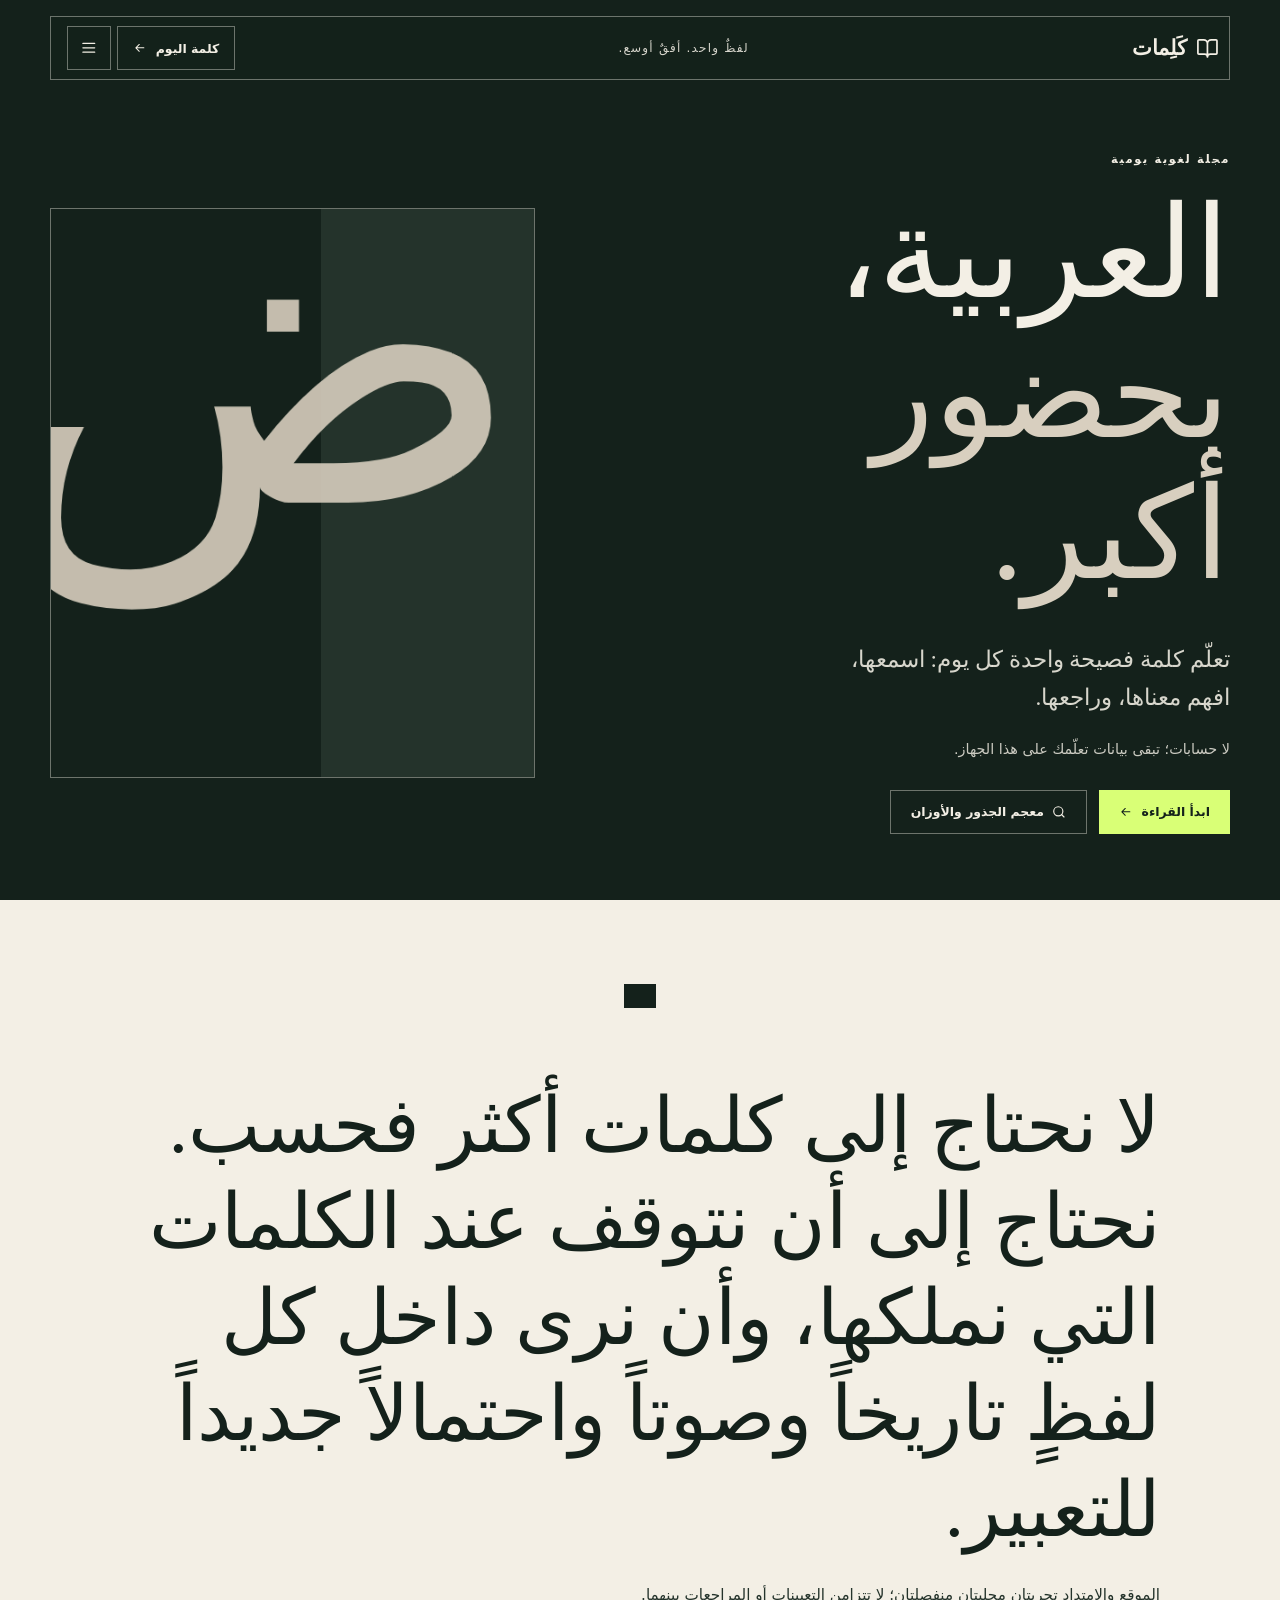
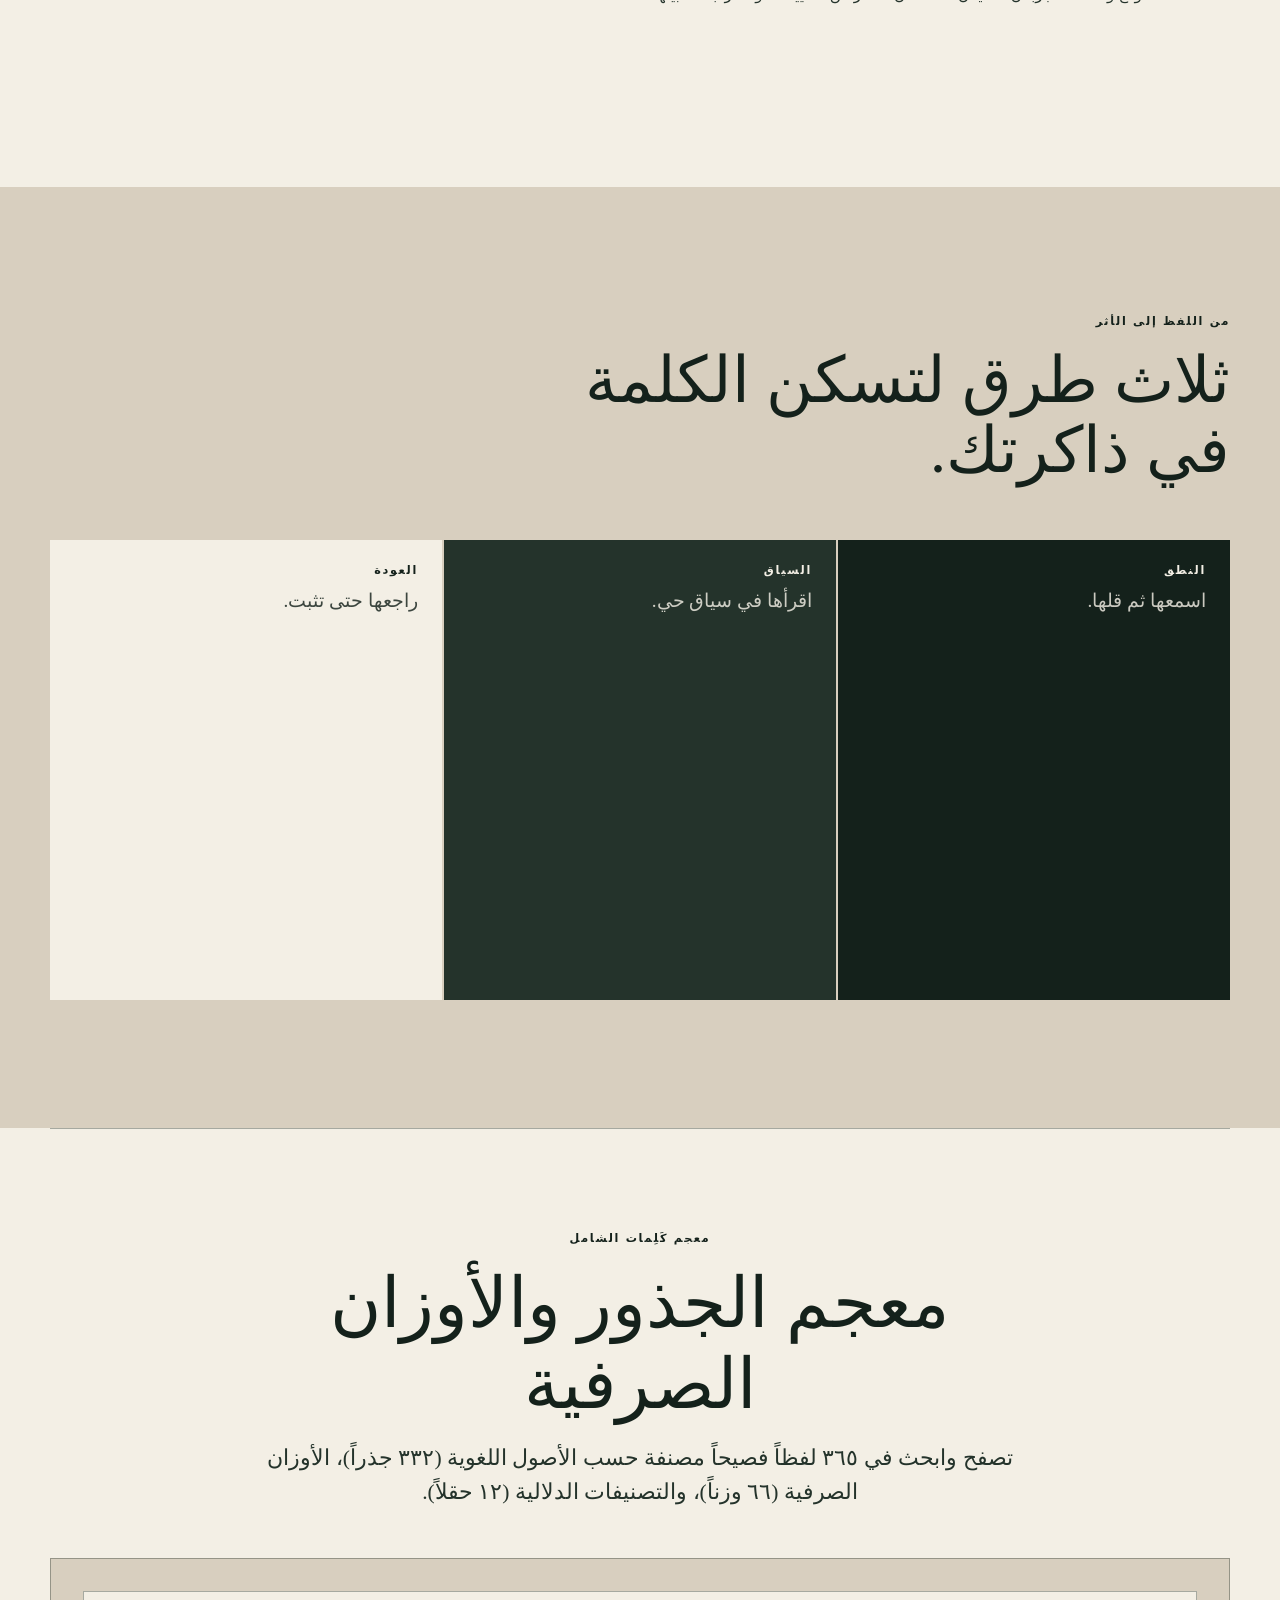
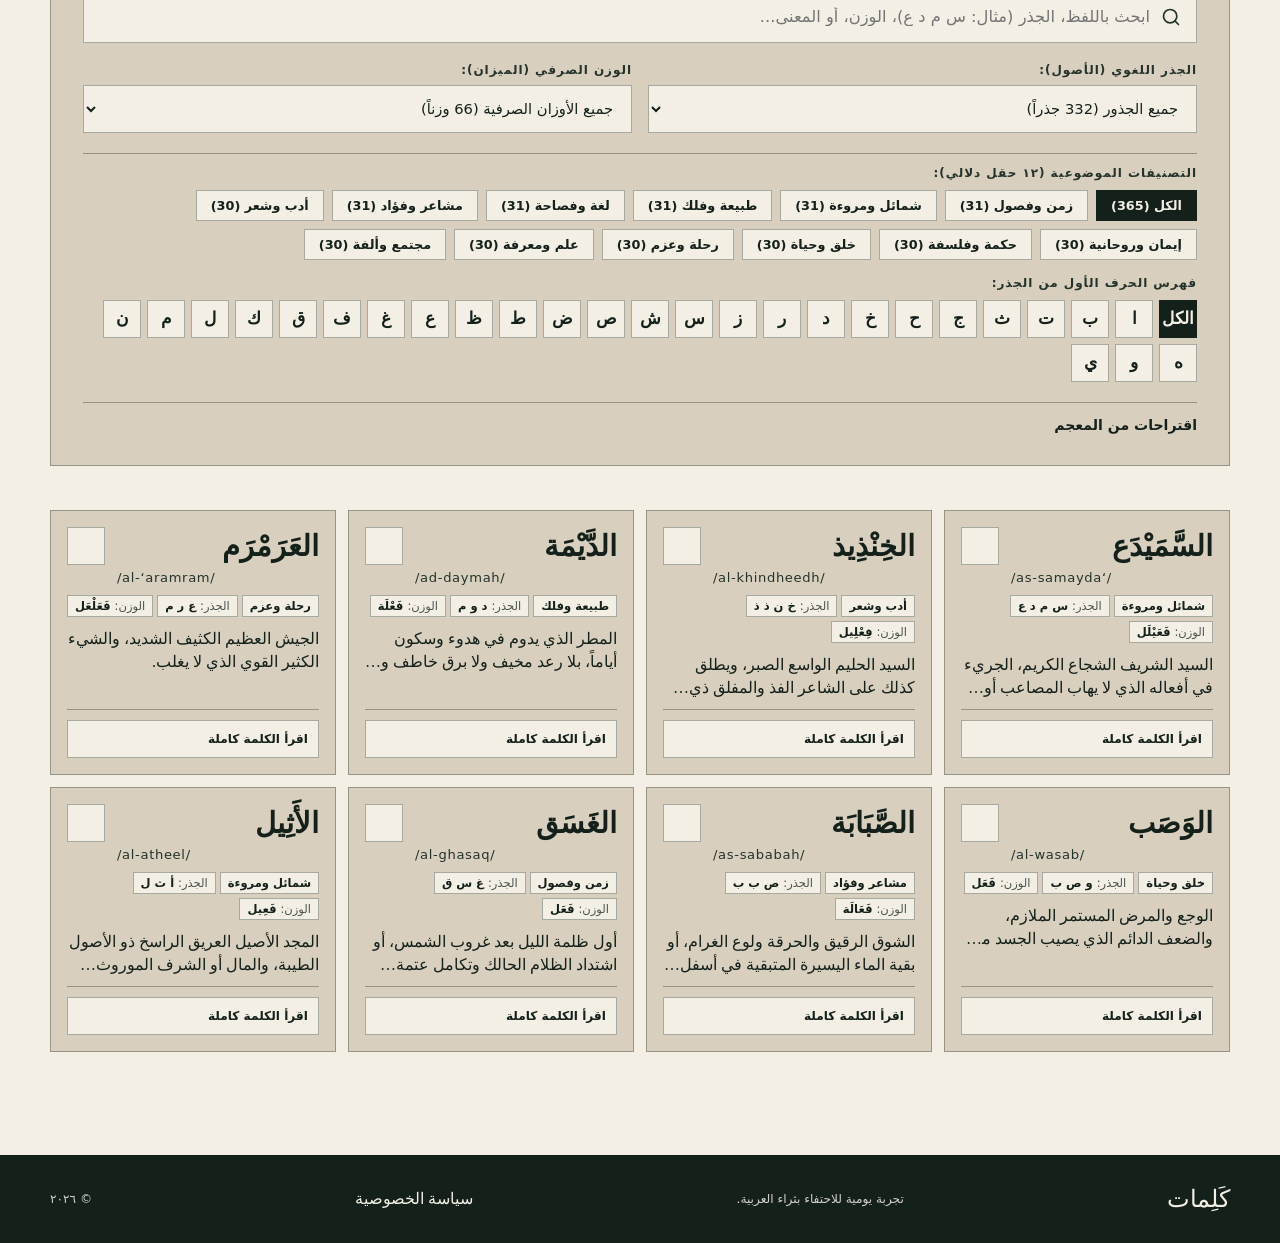
==== commit 9b4c8528: "fix: address final beta review" ====
--- a/index.html
+++ b/index.html
@@ -68,6 +68,7 @@
                 <p class="eyebrow">مجلة لغوية يومية</p>
                 <h1>العربية،<br><span>بحضور أكبر.</span></h1>
                 <p class="hero-lede">تعلّم كلمة فصيحة واحدة كل يوم: اسمعها، افهم معناها، وراجعها.</p>
+                <p class="local-data-note">لا حسابات؛ تبقى بيانات تعلّمك على هذا الجهاز.</p>
                 <div class="hero-cta-group">
                     <a class="primary-button" href="word.html">ابدأ القراءة <svg class="icon"><use href="#i-arrow"/></svg></a>
                     <a class="secondary-button" href="#lexicon-explorer"><svg class="icon"><use href="#i-search"/></svg> <span>معجم الجذور والأوزان</span></a>
@@ -78,7 +79,6 @@
 
         <section class="manifesto">
             <p class="manifesto-text">لا نحتاج إلى كلمات أكثر فحسب. نحتاج إلى أن نتوقف عند الكلمات التي نملكها، وأن نرى داخل كل لفظٍ تاريخاً وصوتاً واحتمالاً جديداً للتعبير.</p>
-            <p class="local-data-note">لا حسابات؛ تبقى بيانات تعلّمك على هذا الجهاز.</p>
             <p class="channel-boundary">الموقع والامتداد تجربتان محليتان منفصلتان؛ لا تتزامن التعيينات أو المراجعات بينهما.</p>
         </section>
 
--- a/revamp.css
+++ b/revamp.css
@@ -290,7 +290,7 @@
 .hero h1 { margin: 0; font-size: clamp(4.6rem, 10vw, 10rem); font-weight: 400; line-height: 1.1; letter-spacing: normal; }
 .hero h1 span { color: var(--paper); }
 .hero-lede { max-width: 33ch; margin: 34px 0; color: rgb(243 239 229 / 88%); font-size: clamp(1.15rem, 2vw, 1.45rem); line-height: 1.65; }
-.manifesto .local-data-note,
+.hero .local-data-note { margin: -12px 0 28px; color: rgb(243 239 229 / 82%); font: 500 .9rem/1.6 var(--sans); }
 .manifesto .channel-boundary { margin: 24px 0 0; color: var(--ink-soft); font: 500 .95rem/1.6 var(--sans); }
 .primary-button { padding: 0 20px; background: var(--lime); color: var(--ink); }
 .primary-button:hover, .speak-button:hover { transform: translateY(-2px); }
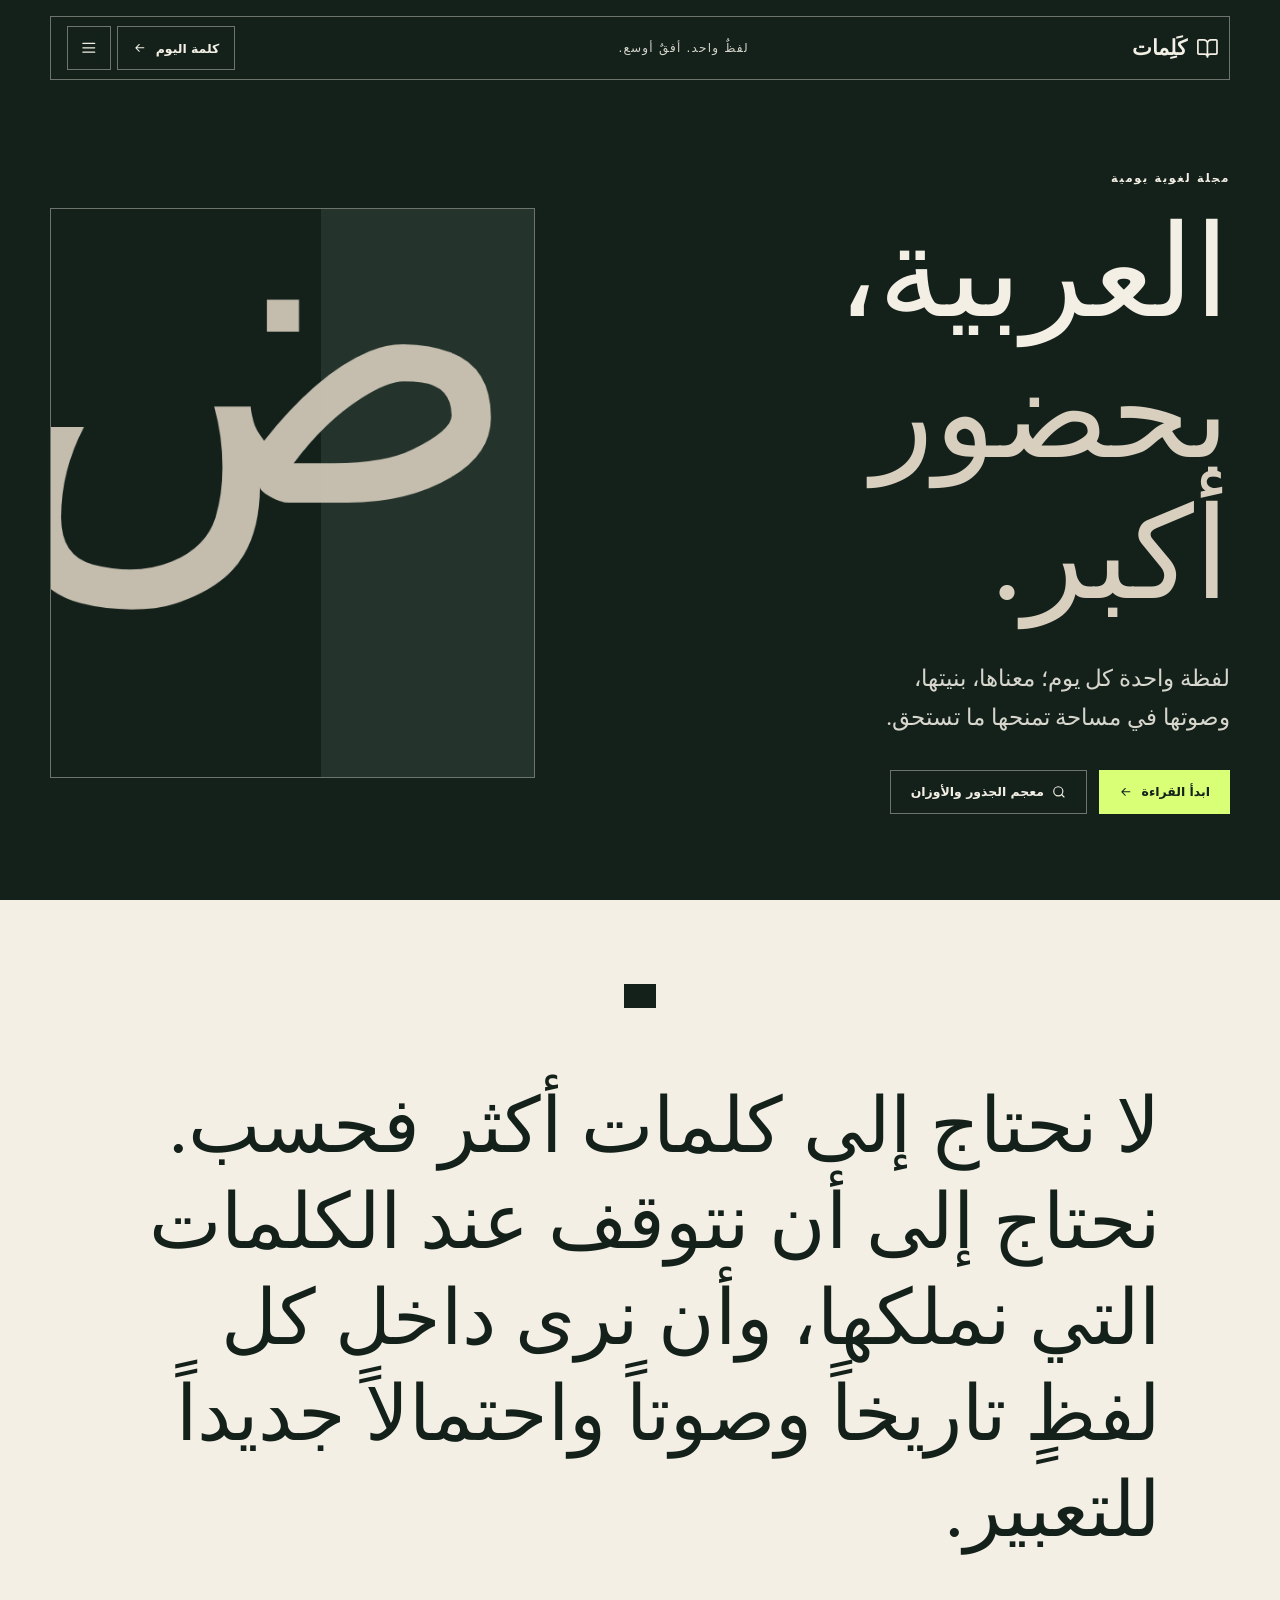
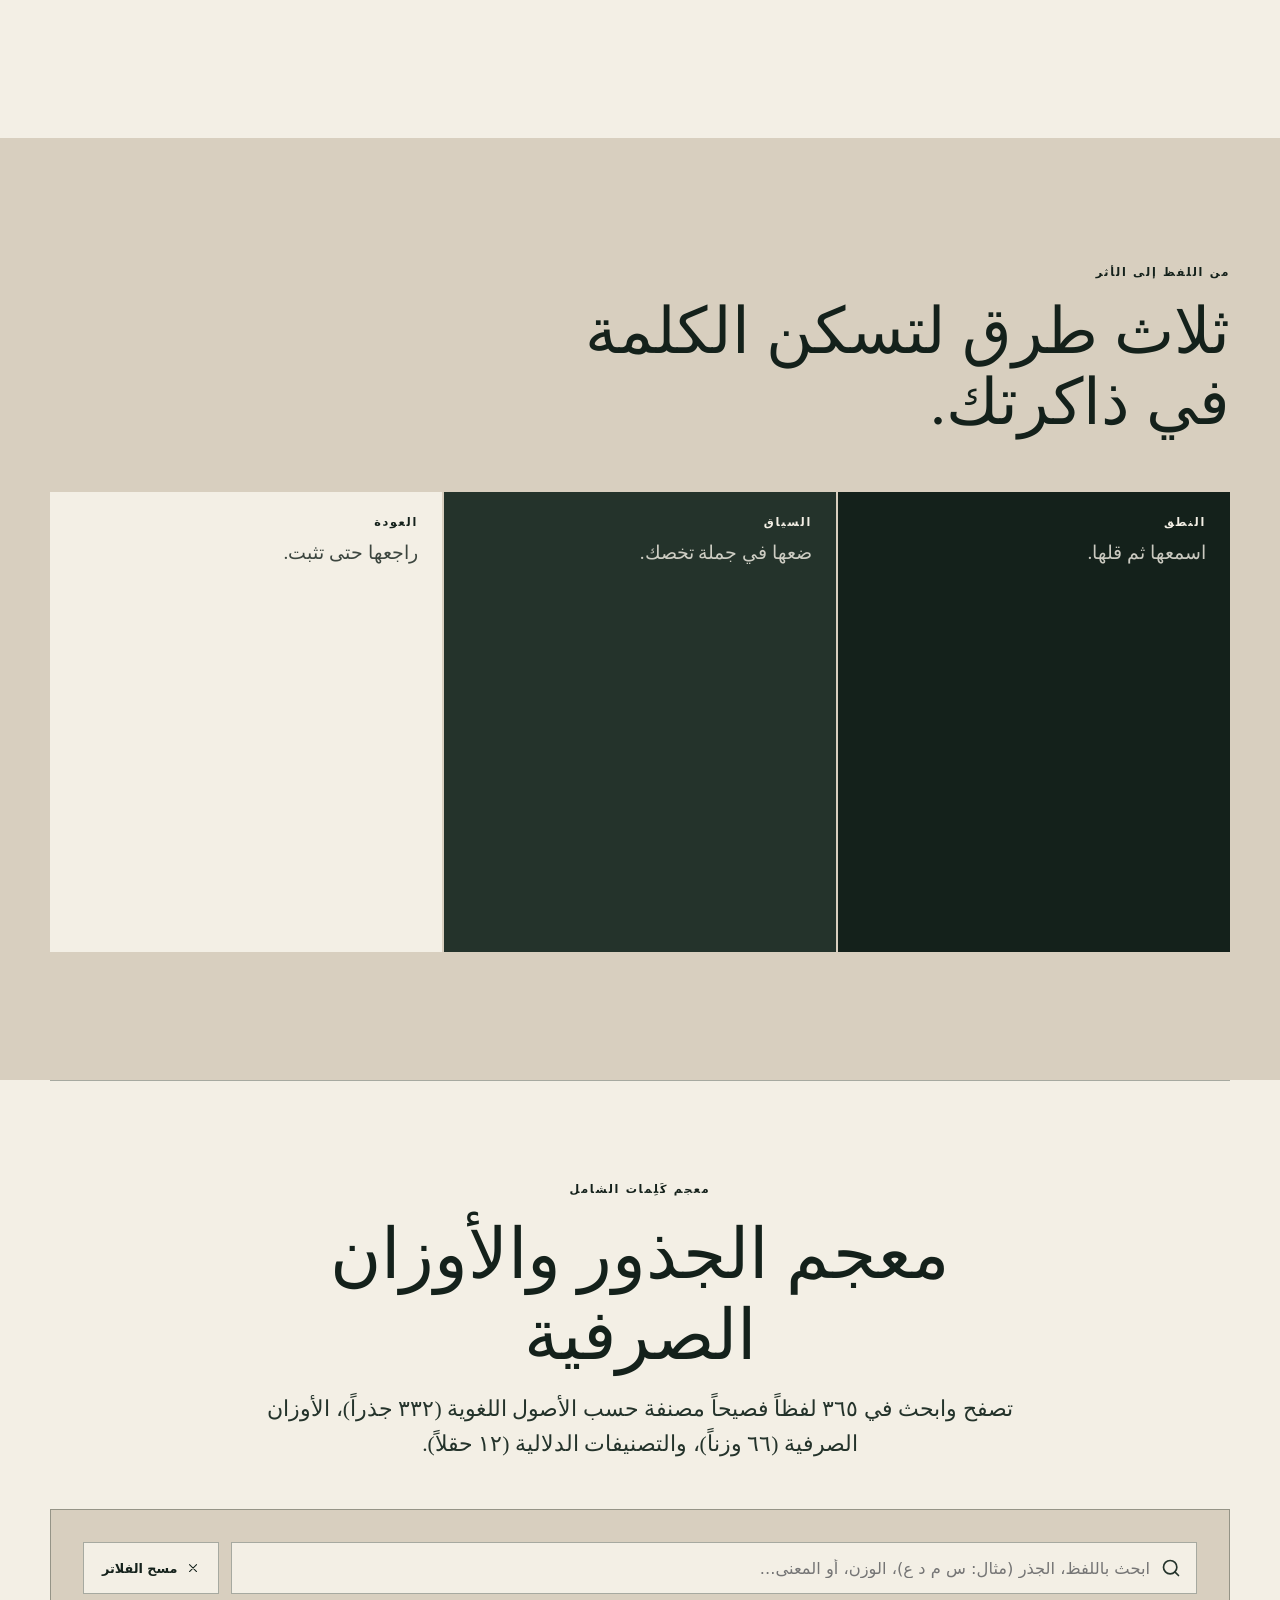
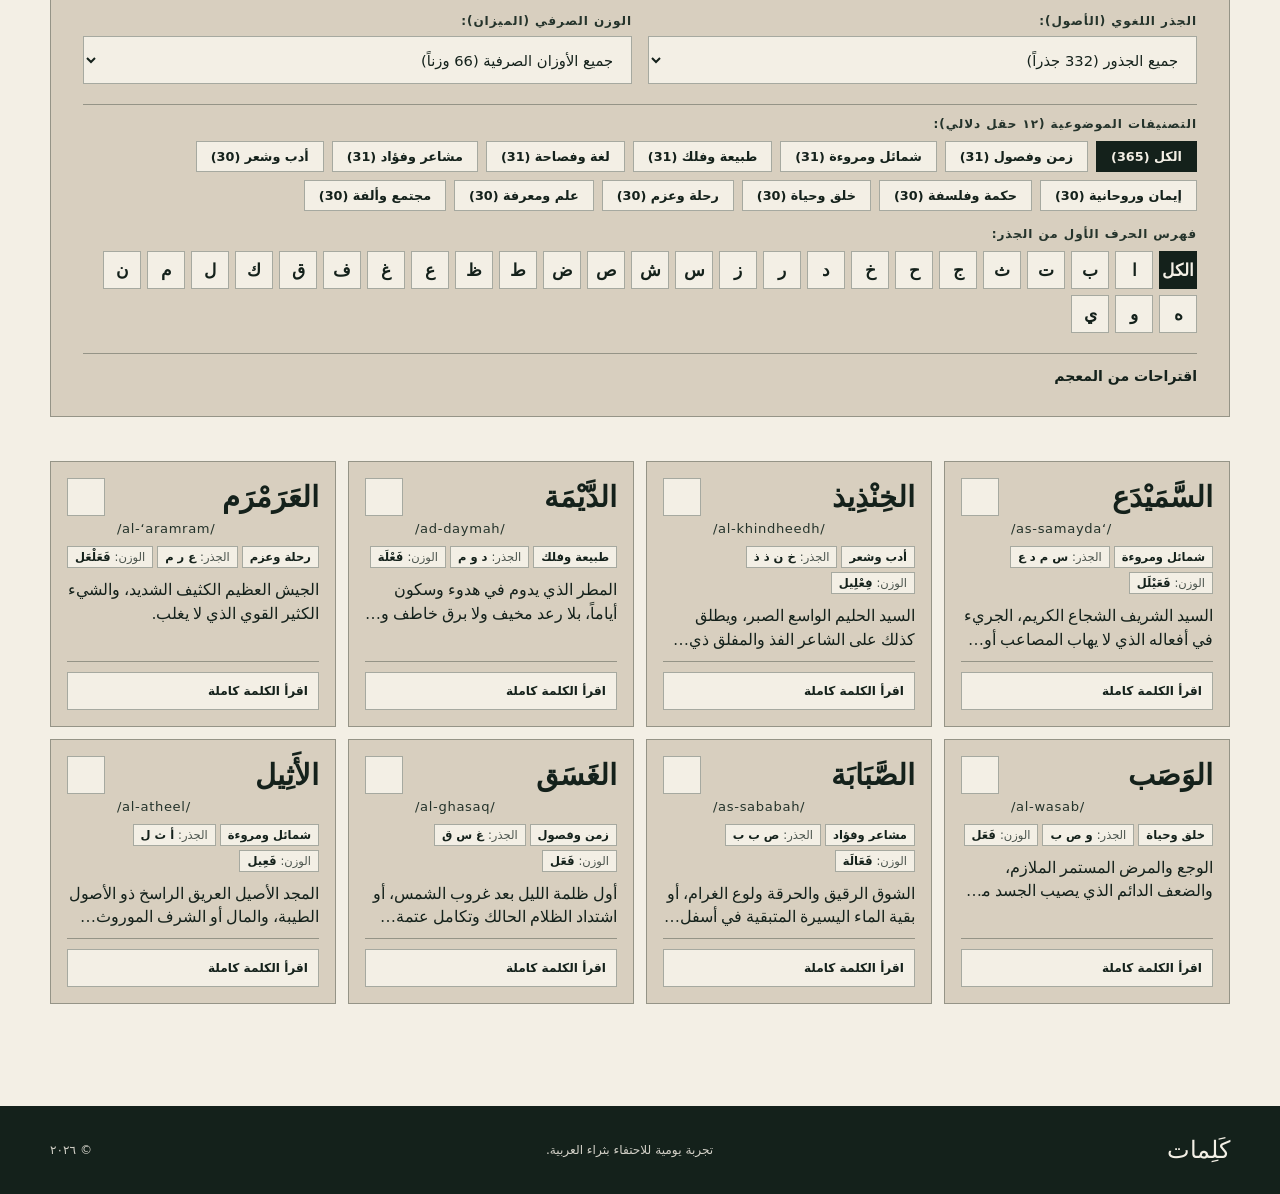
==== commit bc2ae40d: "Merge revamp.css into style.css as single stylesheet" ====
--- a/index.html
+++ b/index.html
@@ -12,7 +12,6 @@
     <link rel="preconnect" href="https://fonts.gstatic.com" crossorigin>
     <link href="https://fonts.googleapis.com/css2?family=Amiri:wght@400;700&family=Outfit:wght@400;500;600&display=swap" rel="stylesheet">
     <link rel="stylesheet" href="style.css">
-    <link rel="stylesheet" href="revamp.css">
 </head>
 <body>
     <a class="skip-link" href="#main-content">تخطَّ إلى المحتوى</a>
@@ -67,8 +66,7 @@
             <div class="hero-copy">
                 <p class="eyebrow">مجلة لغوية يومية</p>
                 <h1>العربية،<br><span>بحضور أكبر.</span></h1>
-                <p class="hero-lede">تعلّم كلمة فصيحة واحدة كل يوم: اسمعها، افهم معناها، وراجعها.</p>
-                <p class="local-data-note">لا حسابات؛ تبقى بيانات تعلّمك على هذا الجهاز.</p>
+                <p class="hero-lede">لفظة واحدة كل يوم؛ معناها، بنيتها، وصوتها في مساحة تمنحها ما تستحق.</p>
                 <div class="hero-cta-group">
                     <a class="primary-button" href="word.html">ابدأ القراءة <svg class="icon"><use href="#i-arrow"/></svg></a>
                     <a class="secondary-button" href="#lexicon-explorer"><svg class="icon"><use href="#i-search"/></svg> <span>معجم الجذور والأوزان</span></a>
@@ -79,7 +77,6 @@
 
         <section class="manifesto">
             <p class="manifesto-text">لا نحتاج إلى كلمات أكثر فحسب. نحتاج إلى أن نتوقف عند الكلمات التي نملكها، وأن نرى داخل كل لفظٍ تاريخاً وصوتاً واحتمالاً جديداً للتعبير.</p>
-            <p class="channel-boundary">الموقع والامتداد تجربتان محليتان منفصلتان؛ لا تتزامن التعيينات أو المراجعات بينهما.</p>
         </section>
 
         <section class="accordion-section">
@@ -89,7 +86,7 @@
             </div>
             <div class="horizontal-accordion">
                 <details><summary><span>النطق</span><small class="accordion-teaser">اسمعها ثم قلها.</small></summary><div><h3>قلها</h3><p>ردد الكلمة بصوت مسموع حتى يصبح وزنها مألوفاً.</p></div></details>
-                <details><summary><span>السياق</span><small class="accordion-teaser">اقرأها في سياق حي.</small></summary><div><h3>السياق</h3><p>اقرأها في سياق حي.</p></div></details>
+                <details><summary><span>السياق</span><small class="accordion-teaser">ضعها في جملة تخصك.</small></summary><div><h3>استخدمها</h3><p>اكتب جملة واحدة تخصك؛ الذاكرة تحب ما هو شخصي.</p></div></details>
                 <details><summary><span>العودة</span><small class="accordion-teaser">راجعها حتى تثبت.</small></summary><div><h3>راجعها</h3><p>عد إلى مخزونك اللغوي، ودع الكلمات القديمة تلتقي بالجديدة.</p></div></details>
             </div>
         </section>
@@ -163,7 +160,6 @@
         <footer class="footer">
             <span>كَلِمات</span>
             <p>تجربة يومية للاحتفاء بثراء العربية.</p>
-            <a href="https://assem130.github.io/arabic-word-of-the-day/privacy.html">سياسة الخصوصية</a>
             <small>© ٢٠٢٦</small>
         </footer>
     </main>
--- a/style.css
+++ b/style.css
@@ -1,3 +1,9 @@
+/* ==========================================================================
+   Kalimat (كَلِمات) — Design System & Stylesheet
+   Single source of truth. Merged from style.css + revamp.css; where the two
+   sheets disagreed, the revamp rule wins (it loaded last and ruled the cascade).
+   ========================================================================== */
+
 @charset "UTF-8";
 
 /* ==========================================================================
@@ -12,12 +18,27 @@
     --paper: #d8cfbf;
     --paper-light: #f3efe5;
     --lime: #d9ff76;
+    --accent-border: #15803d;
     --line-dark: rgba(20, 33, 27, 0.34);
     --line-light: rgba(243, 239, 229, 0.40);
     --nav-bg: rgba(20, 33, 27, 0.94);
     --content: min(1180px, calc(100% - 40px));
-    --serif: "Amiri", "Readex Pro", "Scheherazade New", "Traditional Arabic", serif;
-    --sans: "Outfit", "Readex Pro", "Segoe UI", sans-serif;
+    --serif: "Amiri", "Readex Pro", "Scheherazade New", "Traditional Arabic", "Noto Naskh Arabic", serif;
+    --sans: "Outfit", "Readex Pro", "Segoe UI", system-ui, sans-serif;
+
+    /* Surface roles: statement panels, their text, and accent-fill contrast */
+    --surface: var(--ink);
+    --surface-soft: var(--ink-soft);
+    --surface-text: var(--paper-light);
+    --surface-muted: rgb(243 239 229 / 85%);
+    --surface-bright: var(--paper-light);
+    --surface-bright-text: var(--ink);
+    --on-accent: var(--ink);
+    --heading-accent: var(--paper);
+
+    /* Elevation */
+    --shadow-card: 0 24px 70px rgb(20 33 27 / 16%);
+    --shadow-dialog: 0 24px 70px rgb(20 33 27 / 32%);
 
     /* Rating Button Tokens - Paper Theme (All >= 4.5:1 contrast) */
     --rating-again-bg: #fee2e2;
@@ -40,6 +61,7 @@
     --due-badge-text: var(--ink);
     --due-badge-border: var(--lime);
 }
+
 
 html[data-theme="emerald"] {
     --ink: #062c22;
@@ -47,6 +69,7 @@
     --paper: #e2dabf;
     --paper-light: #f4f0e6;
     --lime: #d4af37;
+    --accent-border: #062c22;
     --line-dark: rgba(6, 44, 34, 0.34);
     --line-light: rgba(244, 240, 230, 0.40);
     --nav-bg: rgba(6, 44, 34, 0.94);
@@ -72,6 +95,7 @@
     --due-badge-text: var(--ink);
     --due-badge-border: var(--lime);
 }
+
 
 html[data-theme="midnight"] {
     --ink: #f1f5f9;
@@ -79,6 +103,7 @@
     --paper: #152244;
     --paper-light: #0b1329;
     --lime: #38bdf8;
+    --accent-border: var(--lime);
     --line-dark: rgba(241, 245, 249, 0.20);
     --line-light: rgba(241, 245, 249, 0.15);
     --nav-bg: rgba(7, 13, 28, 0.94);
@@ -105,92 +130,41 @@
     --due-badge-border: var(--lime);
 }
 
-html[data-theme="midnight"] .nav,
-html[data-theme="midnight"] #theme-select,
-html[data-theme="midnight"] .nav-word-link,
-html[data-theme="midnight"] .streak-badge,
-html[data-theme="midnight"] .due-review-badge,
-html[data-theme="midnight"] .audio-option-btn,
-html[data-theme="midnight"] .related-word-pill {
-    color: var(--ink);
-}
-
-html[data-theme="midnight"] #theme-select option {
-    background: var(--paper-light);
-    color: var(--ink);
-}
-
-html[data-theme="midnight"] .primary-button,
-html[data-theme="midnight"] .speak-button,
-html[data-theme="midnight"] .skip-link,
-html[data-theme="midnight"] .example-action-btn.speaking,
-html[data-theme="midnight"] .audio-option-btn.active,
-html[data-theme="midnight"] .history-action-btn.highlight,
-html[data-theme="midnight"] .practice-cta-btn,
-html[data-theme="midnight"] .related-word-pill:hover {
-    color: var(--paper-light);
-}
-
-html[data-theme="midnight"] .hero,
-html[data-theme="midnight"] .word-identity,
-html[data-theme="midnight"] .footer {
-    background: var(--paper-light);
-    color: var(--ink);
-}
-
-html[data-theme="midnight"] .hero h1 span {
-    color: var(--lime);
-}
-
-html[data-theme="midnight"] .hero-lede,
-html[data-theme="midnight"] .back-link,
-html[data-theme="midnight"] .word-date span,
-html[data-theme="midnight"] .linguistic-data span,
-html[data-theme="midnight"] .footer p,
-html[data-theme="midnight"] .footer small {
-    color: var(--ink-soft);
-}
-
-html[data-theme="midnight"] .horizontal-accordion details:nth-child(1) {
-    background: var(--paper-light);
-    color: var(--ink);
-}
-
-html[data-theme="midnight"] .horizontal-accordion details:nth-child(2) {
-    background: var(--paper);
-    color: var(--ink);
-}
-
-html[data-theme="midnight"] .horizontal-accordion details:nth-child(3) {
-    background: var(--ink);
-    color: var(--paper-light);
-}
-
-html[data-theme="midnight"] .toast,
-html[data-theme="midnight"] .return-today-button {
-    background: var(--paper-light);
-    color: var(--ink);
-}
 
 /* ==========================================================================
    Global Base & Typography
    ========================================================================== */
 
 * { box-sizing: border-box; }
+
 html { scroll-behavior: smooth; }
+
 body { margin: 0; background: var(--paper-light); color: var(--ink); font-family: var(--serif); overflow-x: hidden; }
+
 button, a { color: inherit; font: inherit; }
+
 button { border: 0; cursor: pointer; }
+
 a { text-decoration: none; }
+
 button:focus-visible, a:focus-visible, summary:focus-visible, [tabindex]:focus-visible { outline: 3px solid var(--ink); outline-offset: 4px; }
+
 .nav :is(button, a):focus-visible, .word-identity :is(button, a):focus-visible { outline: 3px solid var(--lime); }
+
 .hero a:focus-visible, .horizontal-accordion details:nth-child(-n+2) summary:focus-visible { outline-color: var(--lime); }
+
 .skip-link { position: fixed; z-index: 100; top: 10px; right: 10px; padding: 10px 14px; background: var(--lime); color: var(--ink); font: 600 .8rem var(--sans); transform: translateY(-160%); }
+
 .skip-link:focus { transform: none; }
+
 body:has(.history-dialog[open]), body:has(.practice-dialog[open]), body:has(.lexicon-dialog[open]) { overflow: hidden; }
+
 .page-shell { overflow: clip; }
+
 .svg-sprite { position: absolute; width: 0; height: 0; }
+
 .icon { width: 1.1em; height: 1.1em; fill: none; stroke: currentColor; stroke-width: 1.8; stroke-linecap: round; stroke-linejoin: round; }
+
 
 .sr-only {
     position: absolute;
@@ -204,26 +178,42 @@
     border: 0;
 }
 
+
 /* ==========================================================================
    Navigation Bar & Due Review Counter Badge
    ========================================================================== */
 
 .nav-wrap { position: fixed; z-index: 20; top: 16px; right: 0; left: 0; }
+
 .nav { width: var(--content); min-height: 64px; margin: auto; padding: 8px 10px 8px 16px; border: 1px solid var(--line-light); background: var(--nav-bg); color: var(--paper-light); display: grid; grid-template-columns: auto 1fr auto; align-items: center; gap: 16px; }
+
 .brand { display: inline-flex; align-items: center; justify-self: start; gap: 9px; font-size: 1.3rem; font-weight: 700; }
+
 .nav-note { margin: 0; color: rgb(243 239 229 / 88%); font: 500 .75rem var(--sans); letter-spacing: .1em; text-align: center; }
+
 .nav-actions { display: flex; justify-content: end; align-items: center; gap: 6px; }
+
 .theme-select { min-height: 44px; padding: 0 10px; background: transparent; border: 1px solid var(--line-light); color: var(--paper-light); font: 600 .78rem var(--sans); cursor: pointer; border-radius: 0; }
+
 .theme-select:focus-visible { outline: 3px solid var(--lime); outline-offset: 4px; }
+
 .theme-select option { background: var(--ink); color: var(--paper-light); font-family: var(--sans); }
+
 .nav-word-link, .primary-button, .speak-button { min-height: 44px; display: inline-flex; align-items: center; justify-content: center; gap: 9px; font: 600 .78rem var(--sans); }
+
 .nav-word-link { padding: 0 15px; border: 1px solid var(--line-light); }
+
 .icon-button { position: relative; width: 44px; min-width: 44px; height: 44px; display: grid; place-items: center; background: transparent; border: 1px solid var(--line-light); color: inherit; }
+
 .badge { position: absolute; top: -7px; left: -7px; min-width: 19px; padding: 1px 5px; border-radius: 10px; background: var(--paper-light); color: var(--ink); font: 600 .65rem var(--sans); }
+
 .nav-word-link:hover, .icon-button:hover, .streak-badge:hover, .due-review-badge:hover { background: var(--ink-soft); }
 
+
 .streak-badge { display: inline-flex; align-items: center; gap: 6px; min-height: 44px; padding: 0 10px; border: 1px solid var(--line-light); color: var(--paper-light); font: 600 .78rem var(--sans); }
+
 .streak-fire { font-size: 1.1rem; line-height: 1; }
+
 
 /* Due Review Badge (#due-review-badge) */
 .due-review-badge {
@@ -240,98 +230,160 @@
     transition: all .2s ease;
     border-radius: 0;
 }
+
 .due-review-badge.has-due {
     background: var(--due-badge-bg);
     color: var(--due-badge-text);
     border-color: var(--due-badge-border);
     font-weight: 700;
 }
+
 .due-review-badge.pulse {
     animation: due-badge-pulse 2s cubic-bezier(0.4, 0, 0.6, 1) infinite;
 }
+
 @keyframes due-badge-pulse {
     0%, 100% { box-shadow: 0 0 0 0 rgba(217, 255, 118, 0.6); }
     50% { box-shadow: 0 0 0 6px rgba(217, 255, 118, 0); }
 }
+
 html[data-theme="midnight"] .due-review-badge.pulse {
     animation: due-badge-pulse-midnight 2s cubic-bezier(0.4, 0, 0.6, 1) infinite;
 }
+
 @keyframes due-badge-pulse-midnight {
     0%, 100% { box-shadow: 0 0 0 0 rgba(56, 189, 248, 0.6); }
     50% { box-shadow: 0 0 0 6px rgba(56, 189, 248, 0); }
 }
+
 .due-icon { font-size: 1rem; line-height: 1; }
+
 .due-count { font-weight: 700; font-family: var(--sans); }
+
 .due-label { font-size: .75rem; }
+
 
 /* ==========================================================================
    Hero, Manifesto, & Accordion Sections
    ========================================================================== */
 
 .hero { min-height: 100dvh; padding: 142px max(20px, calc((100vw - 1180px) / 2)) 56px; background: var(--ink); color: var(--paper-light); display: grid; grid-template-columns: minmax(0, 1.1fr) minmax(300px, .9fr); gap: clamp(36px, 8vw, 130px); align-items: center; }
+
 .hero-copy { position: relative; z-index: 1; }
+
 .hero-copy > * {
     opacity: 0;
     transform: translateY(28px);
     transition: opacity 0.8s cubic-bezier(0.16, 1, 0.3, 1), transform 0.8s cubic-bezier(0.16, 1, 0.3, 1);
 }
+
 .hero-copy.is-visible > * {
     opacity: 1;
     transform: translateY(0);
 }
+
 .hero-copy.is-visible > *:nth-child(1) { transition-delay: 0s; }
+
 .hero-copy.is-visible > *:nth-child(2) { transition-delay: 0.1s; }
+
 .hero-copy.is-visible > *:nth-child(3) { transition-delay: 0.2s; }
+
 .hero-copy.is-visible > *:nth-child(4) { transition-delay: 0.3s; }
+
 .eyebrow, .card-kicker, .reading-label, .accordion-heading > p { margin: 0 0 18px; color: inherit; font: 600 .7rem var(--sans); letter-spacing: .15em; text-transform: uppercase; }
+
 .hero h1 { margin: 0; font-size: clamp(4.6rem, 10vw, 10rem); font-weight: 400; line-height: 1.1; letter-spacing: normal; }
+
 .hero h1 span { color: var(--paper); }
+
 .hero-lede { max-width: 33ch; margin: 34px 0; color: rgb(243 239 229 / 88%); font-size: clamp(1.15rem, 2vw, 1.45rem); line-height: 1.65; }
+
 .primary-button { padding: 0 20px; background: var(--lime); color: var(--ink); }
+
 .primary-button:hover, .speak-button:hover { transform: translateY(-2px); }
+
 .primary-button:active, .speak-button:active, .icon-button:active, .nav-word-link:active { transform: translateY(1px); }
+
 .hero-art { position: relative; min-height: clamp(330px, 48vw, 570px); border: 1px solid var(--line-light); overflow: hidden; }
+
 .hero-art::before { content: ""; position: absolute; width: 44%; height: 100%; right: 0; top: 0; background: var(--ink-soft); }
+
 .hero-glyph { position: absolute; top: -17%; right: -4%; color: var(--paper); font-size: clamp(20rem, 38vw, 36rem); line-height: 1; opacity: .9; transform: scale(0.9); will-change: transform; }
 
+
 .manifesto { padding: clamp(96px, 14vw, 190px) max(20px, calc((100vw - 1040px) / 2)); background: var(--paper-light); }
+
 .manifesto-text { margin: 0; font-size: clamp(2.5rem, 6vw, 6.1rem); line-height: 1.25; letter-spacing: normal; }
+
 .accordion-section { padding: clamp(74px, 10vw, 130px) max(20px, calc((100vw - 1180px) / 2)); background: var(--paper); }
+
 .accordion-heading { max-width: 700px; margin-bottom: 54px; }
+
 .accordion-heading h2 { margin: 0; font-size: clamp(2.7rem, 5vw, 5rem); font-weight: 400; line-height: 1.1; letter-spacing: normal; }
+
 .horizontal-accordion { min-height: 460px; display: flex; gap: 2px; }
+
 .horizontal-accordion details { position: relative; flex: 1; min-width: 0; padding: 24px; background: var(--ink); color: var(--paper-light); overflow: hidden; transition: flex .45s ease, background .3s ease; }
+
 .horizontal-accordion details:nth-child(2) { background: var(--ink-soft); }
+
 .horizontal-accordion details:nth-child(3) { background: var(--paper-light); color: var(--ink); }
+
 .horizontal-accordion details:hover, .horizontal-accordion details:focus-within, .horizontal-accordion details[open] { flex: 2.2; }
-.horizontal-accordion summary { cursor: pointer; font: 600 .7rem var(--sans); letter-spacing: .15em; list-style: none; }
+
+.horizontal-accordion summary { display: grid; gap: 10px; cursor: pointer; font: 600 .7rem var(--sans); letter-spacing: .15em; list-style: none; }
+
 .horizontal-accordion summary::-webkit-details-marker { display: none; }
+
 .horizontal-accordion summary::marker { content: ""; }
+
+.horizontal-accordion .accordion-teaser { max-width: 18ch; color: currentColor; font: 400 clamp(1rem, 1.5vw, 1.3rem) var(--serif); letter-spacing: normal; line-height: 1.45; opacity: .82; }
+
 .horizontal-accordion details > div { position: absolute; right: 24px; bottom: 26px; left: 24px; opacity: 0; transform: translateY(14px); transition: opacity .25s, transform .25s; }
+
 .horizontal-accordion details:hover > div, .horizontal-accordion details:focus-within > div, .horizontal-accordion details[open] > div { opacity: 1; transform: none; }
+
 .horizontal-accordion h3 { margin: 0 0 10px; font-size: clamp(2.6rem, 4vw, 4.2rem); font-weight: 400; line-height: 1.1; letter-spacing: normal; }
+
 .horizontal-accordion p { max-width: 28ch; margin: 0; font-size: 1.08rem; line-height: 1.7; }
+
 .footer { padding: 30px max(20px, calc((100vw - 1180px) / 2)); background: var(--ink); color: var(--paper-light); display: flex; justify-content: space-between; gap: 20px; align-items: center; }
+
 .footer span { font-size: 1.5rem; }
+
 .footer p, .footer small { margin: 0; color: rgb(243 239 229 / 85%); font: .76rem var(--sans); }
+
 
 /* ==========================================================================
    Word Identity & Daily Experience
    ========================================================================== */
 
 .word-page { background: var(--paper-light); }
+
 .word-experience { width: var(--content); margin: 112px auto 40px; overflow: clip; box-shadow: 0 24px 70px rgb(20 33 27 / 16%); }
+
 .word-identity { padding: clamp(24px, 4vw, 56px); background: var(--ink); color: var(--paper-light); border-bottom: 4px solid var(--lime); }
+
 .identity-masthead { display: grid; grid-template-columns: 1fr auto; gap: 24px; align-items: start; }
+
 .back-link { display: inline-flex; align-items: center; gap: 8px; width: fit-content; color: rgb(243 239 229 / 90%); font: 500 .76rem var(--sans); }
+
 .back-link .icon { transform: scaleX(-1); }
+
 .word-date { min-width: 150px; padding-top: 11px; border-top: 1px solid var(--line-light); display: grid; gap: 4px; }
+
 .word-date span, .next-word { color: rgb(243 239 229 / 85%); font: .68rem var(--sans); }
+
 .word-date strong { font-size: 1.1rem; font-weight: 400; }
+
 .identity-word { display: flex; align-items: end; justify-content: space-between; gap: 24px; margin: clamp(54px, 9vw, 112px) 0 42px; }
-.main-word { margin: 0; font-size: clamp(6rem, 17vw, 14rem); font-weight: 400; line-height: 1.35; letter-spacing: normal; }
+
+.main-word { min-width: 0; max-width: 100%; margin: 0; padding-block: .08em .16em; font-size: clamp(6rem, 17vw, 14rem); font-weight: 400; line-height: 1.35; letter-spacing: normal; overflow-wrap: anywhere; }
+
 .speak-button { padding: 0 18px; background: var(--lime); color: var(--ink); white-space: nowrap; transition: all .2s ease; }
+
 .speak-button.speaking { outline: 2px solid var(--lime); outline-offset: 2px; }
+
 .speak-button.loading,
 .example-action-btn.loading,
 .speak-button.buffering,
@@ -342,93 +394,168 @@
     animation: pulse-buffering 1.2s ease-in-out infinite;
 }
 
+
 @keyframes pulse-buffering {
     0%, 100% { transform: scale(1); }
     50% { transform: scale(0.97); }
 }
+
 .speak-button:disabled, .example-action-btn:disabled { opacity: 0.45; cursor: not-allowed; }
+
 .linguistic-data { display: grid; grid-template-columns: repeat(4, 1fr); border-block: 1px solid var(--line-light); }
+
 .linguistic-data div { min-height: 92px; padding: 16px; border-inline-start: 1px solid var(--line-light); }
+
 .linguistic-data div:first-child { border-inline-start: 0; }
+
 .linguistic-data span { display: block; margin-bottom: 7px; color: rgb(243 239 229 / 85%); font: .66rem var(--sans); }
+
 .linguistic-data strong { font-size: 1.25rem; font-weight: 400; line-height: 1.3; }
+
 .word-reading { padding: clamp(24px, 4vw, 56px); background: var(--paper); color: var(--ink); }
+
 .reading-grid { display: grid; grid-template-columns: minmax(0, 1.5fr) minmax(220px, .7fr); gap: clamp(28px, 5vw, 72px); }
-.reading-label { color: var(--ink-soft); }
+
+.reading-label { color: var(--ink); }
+
 .meaning-text { max-width: 25ch; font-size: clamp(2rem, 4vw, 3.7rem); line-height: 1.45; letter-spacing: normal; }
+
 .word-pronunciation, .meaning-english { direction: ltr; text-align: left; max-width: 62ch; font-family: var(--sans); }
+
 .word-pronunciation { margin: 28px 0 7px; font-size: .96rem; letter-spacing: .08em; }
+
 .meaning-english { margin: 0; color: var(--ink-soft); line-height: 1.65; }
+
 .example-panel { margin: clamp(44px, 6vw, 80px) 0 0; padding: 0 24px 0 0; border: 0; border-inline-start: 3px solid var(--lime); font-size: clamp(1.4rem, 2.5vw, 2rem); line-height: 1.65; letter-spacing: normal; }
+
 .reading-sidebar { padding-top: 7px; border-top: 1px solid var(--line-dark); font-size: 1.15rem; line-height: 1.7; }
+
 .reading-sidebar p { margin: 0 0 26px; }
+
 .reading-sidebar .next-word { color: var(--ink-soft); }
+
 .next-word b { color: var(--ink); font-weight: 600; }
+
 .archive-notice { padding-top: 18px; border-top: 1px solid var(--line-dark); color: var(--ink-soft); font-size: .95rem; }
+
 .archive-preview-note { margin: 18px 0 0; color: var(--ink-soft); font-size: .95rem; }
-.return-today-button { min-height: 42px; margin-top: 12px; padding: 0 14px; background: var(--ink); color: var(--paper-light); font: 600 .75rem var(--sans); }
+
+.return-today-button { min-height: 44px; margin-top: 12px; padding: 0 14px; background: var(--ink); color: var(--paper-light); font: 600 .75rem var(--sans); }
+
 
 .app-menu-dropdown { position: fixed; z-index: 30; top: 87px; left: max(20px, calc((100vw - 1180px) / 2)); min-width: 260px; padding: 6px; border: 1px solid var(--line-dark); background: var(--paper-light); box-shadow: 0 18px 45px rgb(20 33 27 / 20%); }
+
 .app-menu-dropdown[hidden] { display: none; }
+
 .app-menu-dropdown button { width: 100%; min-height: 44px; padding: 10px 12px; background: transparent; display: flex; align-items: center; gap: 10px; text-align: right; font-size: .9rem; }
+
 .app-menu-dropdown button:hover { background: var(--paper); }
+
 
 /* ==========================================================================
    History Dialog & Actions
    ========================================================================== */
 
-.history-dialog { width: min(560px, calc(100% - 32px)); max-height: min(760px, calc(100dvh - 32px)); padding: clamp(22px, 4vw, 44px); border: 0; background: var(--paper-light); color: var(--ink); box-shadow: 0 24px 70px rgb(20 33 27 / 32%); }
+.history-dialog { width: min(560px, calc(100% - 32px)); max-height: min(760px, calc(100dvh - 32px)); padding: clamp(22px, 4vw, 44px); border: 0; background: var(--paper-light); color: var(--ink); box-shadow: 0 24px 70px rgb(20 33 27 / 32%); display: flex; flex-direction: column; overflow: hidden; }
+
 .history-dialog:not([open]) { display: none; }
+
 .history-dialog::backdrop { background: rgb(20 33 27 / 72%); }
+
 .history-dialog header { display: flex; align-items: start; justify-content: space-between; gap: 20px; padding-bottom: 20px; border-bottom: 1px solid var(--line-dark); }
+
 .history-dialog header p { margin: 0; color: var(--ink-soft); font: .7rem var(--sans); }
+
 .history-dialog h2 { margin: 7px 0 0; font-size: clamp(2rem, 6vw, 3.2rem); font-weight: 400; line-height: 1.1; letter-spacing: normal; }
+
 .history-dialog .icon-button { border-color: var(--line-dark); color: var(--ink); }
+
 .drawer-content { padding-top: 12px; min-height: 0; overflow-y: auto; overscroll-behavior: contain; }
+
 .history-list { margin: 0; padding: 0; list-style: none; background: var(--paper-light); }
+
 .history-item { border-bottom: 1px solid var(--line-dark); }
+
 .history-item button { width: 100%; padding: 18px 0; background: transparent; text-align: right; }
+
 .history-item button:hover { color: var(--ink-soft); }
+
 .history-item-header { display: flex; justify-content: space-between; gap: 16px; align-items: baseline; }
+
 .word-headline-wrap { display: flex; align-items: baseline; gap: clamp(12px, 2vw, 24px); }
+
 .favorite-button { width: 46px; height: 46px; border-radius: 50%; border: 1px solid var(--line-light); background: transparent; color: rgb(243 239 229 / 85%); display: inline-flex; align-items: center; justify-content: center; cursor: pointer; transition: all .2s ease; }
+
 .favorite-button:hover { border-color: var(--lime); color: var(--lime); transform: scale(1.08); }
+
 .favorite-button[aria-pressed="true"], .favorite-button.active { color: #f59e0b; border-color: #f59e0b; background: rgb(245 158 11 / 15%); }
+
 .favorite-button svg { width: 22px; height: 22px; }
+
 .history-item-star { color: #f59e0b; margin-inline-start: 6px; font-size: .9rem; }
 
+
 .example-container { margin: clamp(44px, 6vw, 80px) 0 0; }
+
 .example-container .example-panel { margin: 0 0 16px 0; }
+
 .example-actions { display: flex; flex-wrap: wrap; gap: 10px; align-items: center; padding-inline-start: 24px; }
+
 .example-action-btn { display: inline-flex; align-items: center; gap: 8px; padding: 7px 14px; border: 1px solid var(--line-dark); background: var(--paper-light); color: var(--ink); font: 500 .78rem var(--sans); border-radius: 999px; transition: all .2s ease; cursor: pointer; }
+
 .example-action-btn:hover { background: var(--ink); color: var(--paper-light); border-color: var(--ink); }
+
 .example-action-btn.speaking { background: var(--lime); color: var(--ink); border-color: var(--lime); }
+
 .example-action-btn svg { width: 16px; height: 16px; }
 
+
 .audio-controls-group { display: flex; flex-wrap: wrap; gap: 8px; align-items: center; }
+
 .audio-option-btn { height: 42px; padding: 0 14px; border-radius: 999px; border: 1px solid var(--line-light); background: rgba(243, 239, 229, 0.08); color: var(--paper-light); font: 600 .75rem var(--sans); cursor: pointer; transition: all .2s; }
+
 .audio-option-btn:hover { border-color: var(--lime); background: rgba(132, 204, 22, 0.15); color: var(--lime); }
+
 .audio-option-btn.active { border-color: var(--lime); background: var(--lime); color: var(--ink); }
 
+
 .related-words-section { margin-top: 24px; padding-top: 18px; border-top: 1px solid var(--line-light); }
+
 .related-label { margin: 0 0 10px; color: rgb(243 239 229 / 80%); font: 500 .75rem var(--sans); }
+
 .related-words-list { display: flex; flex-wrap: wrap; gap: 8px; }
+
 .related-word-pill { padding: 6px 16px; background: rgba(243, 239, 229, 0.08); color: var(--paper-light); border: 1px solid var(--line-light); border-radius: 999px; font-size: 1.05rem; cursor: pointer; transition: all .2s ease; display: inline-flex; align-items: center; gap: 6px; }
+
 .related-word-pill:hover { background: var(--lime); color: var(--ink); border-color: var(--lime); transform: translateY(-2px); }
+
 .related-word-badge { font: 500 .68rem var(--sans); opacity: .85; }
 
+
 .history-dialog-toolbar { display: flex; flex-direction: column; gap: 12px; margin: 16px 0 12px; }
+
 .history-search-box { position: relative; width: 100%; display: flex; align-items: center; }
+
 .history-search-input { width: 100%; height: 44px; padding: 0 42px 0 16px; border: 1px solid var(--line-dark); background: var(--paper); color: var(--ink); font-size: .95rem; border-radius: 8px; outline: none; transition: border-color .2s; }
+
 .history-search-input:focus { border-color: var(--ink); }
+
 .search-icon { position: absolute; right: 14px; width: 18px; height: 18px; color: var(--ink-soft); pointer-events: none; }
+
 .history-filter-tabs { display: flex; gap: 6px; border-bottom: 1px solid var(--line-dark); padding-bottom: 8px; }
+
 .history-tab { padding: 6px 14px; border: 1px solid transparent; background: transparent; color: var(--ink-soft); font: 600 .75rem var(--sans); border-radius: 999px; cursor: pointer; transition: all .2s; }
+
 .history-tab:hover { color: var(--ink); background: var(--paper); }
+
 .history-tab.active, .history-tab[aria-selected="true"] { background: var(--ink); color: var(--paper-light); }
+
 .history-dialog-actions { display: flex; gap: 8px; }
+
 .history-action-btn.highlight { background: var(--lime); color: var(--ink); border-color: var(--lime); font-weight: 700; }
+
 .history-action-btn.highlight:hover { filter: brightness(0.95); }
+
 
 /* ==========================================================================
    Spaced Repetition Review UI (#practice-dialog, Flashcards & 4-Tier SM-2)
@@ -444,11 +571,13 @@
     box-shadow: 0 24px 70px rgb(20 33 27 / 32%);
     border-radius: 16px;
 }
+
 .practice-dialog::backdrop, .shortcuts-dialog::backdrop {
     background: rgb(20 33 27 / 72%);
     backdrop-filter: blur(4px);
     -webkit-backdrop-filter: blur(4px);
 }
+
 .practice-dialog header, .shortcuts-dialog header {
     display: flex;
     align-items: start;
@@ -457,18 +586,24 @@
     padding-bottom: 14px;
     border-bottom: 1px solid var(--line-dark);
 }
+
 .practice-dialog header p, .shortcuts-dialog header p { margin: 0; color: var(--ink-soft); font: 600 .72rem var(--sans); }
+
 .practice-dialog h2, .shortcuts-dialog h2 { margin: 6px 0 0; font-size: clamp(1.8rem, 5vw, 2.6rem); font-weight: 400; line-height: 1.1; letter-spacing: normal; }
+
 .practice-dialog .icon-button, .shortcuts-dialog .icon-button { border-color: var(--line-dark); color: var(--ink); border-radius: 8px; }
+
 
 .practice-container {
     padding-top: 14px;
 }
+
 
 /* Session Progress Bar */
 .practice-header-status {
     margin-bottom: 14px;
 }
+
 .practice-progress-bar-wrap {
     width: 100%;
     height: 8px;
@@ -477,21 +612,26 @@
     overflow: hidden;
     margin-bottom: 8px;
 }
+
 .practice-progress-bar-fill {
     height: 100%;
     background: var(--lime);
     border-radius: 999px;
     transition: width 0.35s cubic-bezier(0.4, 0, 0.2, 1);
 }
+
 html[data-theme="paper"] .practice-progress-bar-fill {
     background: #15803d;
 }
+
 html[data-theme="emerald"] .practice-progress-bar-fill {
     background: #d4af37;
 }
+
 html[data-theme="midnight"] .practice-progress-bar-fill {
     background: #38bdf8;
 }
+
 
 .practice-progress-info {
     display: flex;
@@ -500,6 +640,7 @@
     font: 600 .8rem var(--sans);
     color: var(--ink-soft);
 }
+
 .practice-due-pill {
     padding: 2px 10px;
     background: var(--paper);
@@ -508,6 +649,7 @@
     font-weight: 600;
 }
 
+
 /* Flashcard Scene & 3D Perspective Flip */
 .flashcard-scene {
     perspective: 1200px;
@@ -516,6 +658,7 @@
     display: flex;
     flex-direction: column;
 }
+
 
 .flashcard-card {
     position: relative;
@@ -526,17 +669,21 @@
     border-radius: 14px;
 }
 
+
 .card-front-flip:focus-visible {
     outline: 3px solid var(--ink);
     outline-offset: 4px;
 }
+
 html[data-theme="midnight"] .card-front-flip:focus-visible {
     outline-color: var(--lime);
 }
 
+
 .flashcard-card.is-flipped {
     transform: rotateY(180deg);
 }
+
 
 /* Flashcard Faces */
 .flashcard-face {
@@ -556,17 +703,20 @@
     box-shadow: 0 8px 24px rgba(0, 0, 0, 0.06);
 }
 
+
 .flashcard-front {
     background: var(--paper);
     color: var(--ink);
 }
 
+
 .flashcard-back {
     background: var(--paper-light);
     color: var(--ink);
     transform: rotateY(180deg);
     border: 1.5px solid var(--line-dark);
 }
+
 
 .flashcard-meta-top {
     display: flex;
@@ -575,6 +725,7 @@
     font: 500 .75rem var(--sans);
     color: var(--ink-soft);
 }
+
 
 .flashcard-badge-category {
     padding: 3px 10px;
@@ -584,9 +735,11 @@
     font-size: .72rem;
     font-weight: 600;
 }
+
 html[data-theme="midnight"] .flashcard-badge-category {
     background: var(--paper);
 }
+
 
 .flashcard-badge-ease {
     font-family: var(--sans);
@@ -594,10 +747,12 @@
     color: var(--ink-soft);
 }
 
+
 .flashcard-front-center {
     text-align: center;
     margin: 12px 0;
 }
+
 
 .flashcard-word {
     font-size: clamp(3rem, 7vw, 4.4rem);
@@ -606,6 +761,7 @@
     line-height: 1.25;
 }
 
+
 .flashcard-transliteration {
     font-family: var(--sans);
     font-size: 1rem;
@@ -614,17 +770,20 @@
     margin: 2px 0;
 }
 
+
 .flashcard-root-weight {
     font-size: .95rem;
     color: var(--ink-soft);
     margin: 4px 0;
 }
 
+
 .flashcard-vocalization {
     font-size: .88rem;
     color: var(--ink-soft);
     margin: 4px 0;
 }
+
 
 .flashcard-front-bottom {
     display: flex;
@@ -632,6 +791,7 @@
     align-items: center;
     gap: 12px;
 }
+
 
 .flashcard-audio-btn {
     display: inline-flex;
@@ -645,24 +805,29 @@
     cursor: pointer;
     transition: transform .15s ease;
 }
+
 .flashcard-audio-btn:hover {
     transform: translateY(-2px);
 }
+
 .flashcard-audio-btn:focus-visible {
     outline: 2px solid var(--ink);
     outline-offset: 2px;
 }
 
+
 .flashcard-hint-text {
     margin: 0;
     font: 500 .75rem var(--sans);
     color: var(--ink-soft);
 }
 
+
 /* Flashcard Back Face */
 .flashcard-back-center {
     margin: 8px 0;
 }
+
 
 .flashcard-meaning {
     font-size: clamp(1.35rem, 3.5vw, 2rem);
@@ -670,6 +835,7 @@
     line-height: 1.35;
 }
 
+
 .flashcard-meaning-en {
     font-family: var(--sans);
     font-size: 1.05rem;
@@ -680,11 +846,13 @@
     line-height: 1.5;
 }
 
+
 .flashcard-back-root {
     font-size: .92rem;
     color: var(--ink-soft);
     margin: 0 0 8px;
 }
+
 
 .flashcard-example {
     margin: 0;
@@ -696,15 +864,18 @@
     font-style: normal;
 }
 
+
 .flashcard-back-bottom {
     display: flex;
     flex-direction: column;
     align-items: stretch;
     gap: 12px;
 }
+
 .flashcard-back-bottom .flashcard-audio-btn {
     align-self: flex-start;
 }
+
 
 .flashcard-rating-section {
     display: flex;
@@ -712,9 +883,11 @@
     gap: 14px;
     margin-top: 20px;
 }
+
 .flashcard-rating-section[hidden] {
     display: none;
 }
+
 
 .flashcard-rate-prompt {
     margin: 0;
@@ -722,6 +895,7 @@
     color: var(--ink-soft);
     text-align: center;
 }
+
 
 /* 4-Tier SM-2 Rating Controls Bar */
 .flashcard-rating-bar {
@@ -730,9 +904,11 @@
     gap: 12px;
     margin-top: 0;
 }
+
 .flashcard-rating-bar[hidden] {
     display: none;
 }
+
 
 .rating-btn {
     display: flex;
@@ -748,22 +924,27 @@
     font-family: var(--sans);
 }
 
+
 .rating-btn:hover:not(:disabled) {
     transform: translateY(-2px);
     filter: brightness(0.96);
 }
 
+
 .rating-btn:active:not(:disabled) {
     transform: translateY(1px);
 }
+
 
 .rating-btn:focus-visible {
     outline: 3px solid var(--ink);
     outline-offset: 3px;
 }
+
 html[data-theme="midnight"] .rating-btn:focus-visible {
     outline-color: var(--lime);
 }
+
 
 .rating-badge-key {
     font-size: 0.72rem;
@@ -771,16 +952,19 @@
     opacity: 0.85;
 }
 
+
 .rating-title {
     font-size: 1.05rem;
     font-weight: 700;
     margin: 2px 0;
 }
 
+
 .rating-interval {
     font-size: 0.7rem;
     opacity: 0.85;
 }
+
 
 /* WCAG 2.1 AA Compliant Rating Color Classes */
 .rating-btn.rating-again,
@@ -789,9 +973,11 @@
     color: var(--rating-again-text);
     border-color: var(--rating-again-border);
 }
+
 .rating-btn.rating-again:hover {
     filter: brightness(0.95);
 }
+
 
 .rating-btn.rating-hard,
 .rating-hard {
@@ -799,9 +985,11 @@
     color: var(--rating-hard-text);
     border-color: var(--rating-hard-border);
 }
+
 .rating-btn.rating-hard:hover {
     filter: brightness(0.95);
 }
+
 
 .rating-btn.rating-good,
 .rating-good {
@@ -809,9 +997,11 @@
     color: var(--rating-good-text);
     border-color: var(--rating-good-border);
 }
+
 .rating-btn.rating-good:hover {
     filter: brightness(0.95);
 }
+
 
 .rating-btn.rating-easy,
 .rating-easy {
@@ -819,49 +1009,58 @@
     color: var(--rating-easy-text);
     border-color: var(--rating-easy-border);
 }
+
 .rating-btn.rating-easy:hover {
     filter: brightness(0.95);
 }
+
 
 /* Practice Summary & Celebration View */
 .practice-summary {
     text-align: center;
     padding: 24px 0 10px;
 }
+
 .practice-summary-title {
     font-size: clamp(2rem, 5vw, 3rem);
     margin: 0 0 12px;
     font-weight: 400;
 }
+
 .practice-summary-desc {
     font-size: 1.12rem;
     color: var(--ink-soft);
     margin-bottom: 20px;
     line-height: 1.6;
 }
+
 .practice-stats-grid {
     display: grid;
     grid-template-columns: repeat(3, 1fr);
     gap: 10px;
     margin-bottom: 24px;
 }
+
 .practice-stat-box {
     padding: 12px;
     background: var(--paper);
     border-radius: 10px;
     border: 1px solid var(--line-dark);
 }
+
 .practice-stat-box span {
     display: block;
     font: 500 .72rem var(--sans);
     color: var(--ink-soft);
     margin-bottom: 4px;
 }
+
 .practice-stat-box strong {
     font-size: 1.3rem;
     font-weight: 700;
     font-family: var(--sans);
 }
+
 
 .practice-cta-btn {
     padding: 12px 28px;
@@ -873,22 +1072,35 @@
     cursor: pointer;
     transition: transform .2s ease;
 }
+
 .practice-cta-btn:hover {
     transform: translateY(-2px);
 }
 
+
 /* Legacy practice fallback classes */
 .practice-card { padding: 20px 0 10px; }
+
 .practice-progress { display: flex; justify-content: space-between; align-items: center; color: var(--ink-soft); font: 600 .8rem var(--sans); margin-bottom: 16px; }
+
 .practice-prompt { font-size: clamp(1.4rem, 3vw, 2.1rem); margin: 0 0 24px; line-height: 1.4; font-weight: 400; }
+
 .practice-options { display: grid; gap: 10px; margin-bottom: 20px; }
+
 .practice-option-btn { width: 100%; min-height: 52px; padding: 14px 18px; border: 1px solid var(--line-dark); background: var(--paper); color: var(--ink); font-size: 1.1rem; text-align: right; border-radius: 8px; transition: all .2s ease; cursor: pointer; display: flex; align-items: center; justify-content: space-between; }
+
 .practice-option-btn:hover:not(:disabled) { border-color: var(--ink); background: var(--paper-light); transform: translateX(-4px); }
+
 .practice-option-btn.correct { background: #15803d !important; color: #ffffff !important; border-color: #15803d !important; }
+
 .practice-option-btn.wrong { background: #b91c1c !important; color: #ffffff !important; border-color: #b91c1c !important; }
+
 .practice-feedback { padding: 16px; border-radius: 8px; background: var(--paper); border-inline-start: 4px solid var(--lime); font-size: .95rem; line-height: 1.6; margin-bottom: 16px; }
+
 .practice-next-btn { width: 100%; min-height: 46px; background: var(--ink); color: var(--paper-light); font: 600 .85rem var(--sans); border-radius: 6px; border: 0; cursor: pointer; transition: transform .2s; }
+
 .practice-next-btn:hover { opacity: .9; transform: translateY(-1px); }
+
 
 /* ==========================================================================
    Interactive Lexicon & Root Tree Explorer (معجم الجذور والأوزان)
@@ -900,6 +1112,7 @@
     align-items: center;
     gap: 12px;
 }
+
 
 .secondary-button {
     min-height: 44px;
@@ -916,12 +1129,14 @@
     letter-spacing: normal;
 }
 
+
 .secondary-button:hover,
 .secondary-button:focus-visible {
     background: var(--paper-light);
     color: var(--ink);
     border-color: var(--paper-light);
 }
+
 
 .nav-explorer-link {
     display: inline-flex;
@@ -933,11 +1148,13 @@
     letter-spacing: normal;
 }
 
+
 .nav-explorer-link:hover,
 .nav-explorer-link:focus-visible {
     background: var(--lime);
     color: var(--ink);
 }
+
 
 .lexicon-explorer-section {
     width: var(--content);
@@ -946,11 +1163,13 @@
     border-top: 1px solid var(--line-dark);
 }
 
+
 .lexicon-header {
     max-width: 820px;
     margin: 0 auto clamp(32px, 5vw, 48px);
     text-align: center;
 }
+
 
 .lexicon-header h2 {
     margin: 0 0 16px;
@@ -960,6 +1179,7 @@
     letter-spacing: normal;
 }
 
+
 .lexicon-lede {
     margin: 0;
     font-size: clamp(1.05rem, 2vw, 1.35rem);
@@ -967,6 +1187,7 @@
     line-height: 1.6;
     letter-spacing: normal;
 }
+
 
 .lexicon-toolbar {
     max-width: 1180px;
@@ -979,18 +1200,21 @@
     border: 1px solid var(--line-dark);
 }
 
+
 .lexicon-search-bar {
     display: flex;
     gap: 12px;
     align-items: center;
 }
 
+
 .lexicon-search-wrap {
     position: relative;
     display: flex;
     align-items: center;
     flex: 1;
 }
+
 
 .lexicon-search-input {
     width: 100%;
@@ -1004,10 +1228,12 @@
     transition: border-color .2s ease;
 }
 
+
 .lexicon-search-input:focus-visible {
     outline: 3px solid var(--ink);
     outline-offset: 2px;
 }
+
 
 .lexicon-search-wrap .search-icon {
     position: absolute;
@@ -1017,6 +1243,7 @@
     color: var(--ink-soft);
     pointer-events: none;
 }
+
 
 .lexicon-clear-btn {
     min-height: 52px;
@@ -1034,11 +1261,13 @@
     white-space: nowrap;
 }
 
+
 .lexicon-clear-btn:hover,
 .lexicon-clear-btn:focus-visible {
     background: var(--lime);
     color: var(--ink);
 }
+
 
 .lexicon-filters-grid {
     display: grid;
@@ -1046,11 +1275,13 @@
     gap: 16px;
 }
 
+
 .lexicon-filter-group {
     display: flex;
     flex-direction: column;
     gap: 8px;
 }
+
 
 .lexicon-filter-label {
     font: 600 .75rem var(--sans);
@@ -1058,6 +1289,7 @@
     color: var(--ink-soft);
     text-transform: uppercase;
 }
+
 
 .lexicon-select {
     min-height: 48px;
@@ -1070,16 +1302,19 @@
     letter-spacing: normal;
 }
 
+
 .lexicon-select:focus-visible {
     outline: 3px solid var(--ink);
     outline-offset: 2px;
 }
 
+
 .lexicon-select option {
     background: var(--paper-light);
     color: var(--ink);
     font-family: var(--sans);
 }
+
 
 .lexicon-subfilters {
     display: flex;
@@ -1089,6 +1324,7 @@
     border-top: 1px solid var(--line-dark);
 }
 
+
 .lexicon-subfilter-title {
     display: block;
     font: 600 .75rem var(--sans);
@@ -1098,11 +1334,13 @@
     text-transform: uppercase;
 }
 
+
 .lexicon-category-chips {
     display: flex;
     flex-wrap: wrap;
     gap: 8px;
 }
+
 
 .lexicon-chip {
     padding: 7px 14px;
@@ -1115,6 +1353,7 @@
     transition: all .15s ease;
 }
 
+
 .lexicon-chip:hover,
 .lexicon-chip:focus-visible {
     border-color: var(--ink);
@@ -1122,17 +1361,20 @@
     color: var(--ink);
 }
 
+
 .lexicon-chip.active {
     background: var(--ink);
     color: var(--paper-light);
     border-color: var(--ink);
 }
 
+
 .lexicon-letter-bar {
     display: flex;
     flex-wrap: wrap;
     gap: 6px;
 }
+
 
 .lexicon-letter-btn {
     width: 38px;
@@ -1149,12 +1391,14 @@
     transition: all .15s ease;
 }
 
+
 .lexicon-letter-btn:hover,
 .lexicon-letter-btn:focus-visible {
     background: var(--lime);
     color: var(--ink);
     border-color: var(--ink);
 }
+
 
 .lexicon-letter-btn.active {
     background: var(--ink);
@@ -1162,6 +1406,7 @@
     border-color: var(--ink);
 }
 
+
 .lexicon-results-bar {
     display: flex;
     justify-content: space-between;
@@ -1170,36 +1415,41 @@
     border-top: 1px solid var(--line-dark);
 }
 
+
 .lexicon-results-count {
     font: 600 .88rem var(--sans);
     color: var(--ink);
     letter-spacing: normal;
 }
+
 
 .lexicon-grid {
     max-width: 1180px;
     margin: 0 auto;
     display: grid;
-    grid-template-columns: repeat(auto-fill, minmax(330px, 1fr));
-    gap: 24px;
-}
+    grid-template-columns: repeat(auto-fill, minmax(min(260px, 100%), 1fr));
+    gap: 12px;
+}
+
 
 .lexicon-card {
     background: var(--paper);
     border: 1px solid var(--line-dark);
-    padding: clamp(20px, 3vw, 26px);
+    padding: 16px;
     display: flex;
     flex-direction: column;
     justify-content: space-between;
-    gap: 16px;
+    gap: 10px;
     transition: transform .2s ease, box-shadow .2s ease;
 }
+
 
 .lexicon-card:hover {
     transform: translateY(-2px);
     box-shadow: 0 8px 24px rgba(0, 0, 0, 0.07);
 }
 
+
 .lexicon-card-header {
     display: flex;
     justify-content: space-between;
@@ -1207,13 +1457,15 @@
     gap: 12px;
 }
 
+
 .lexicon-card-heading-wrap {
     flex: 1;
 }
 
+
 .lexicon-card-word {
     margin: 0;
-    font-size: 2.2rem;
+    font-size: 1.8rem;
     font-weight: 700;
     line-height: 1.35;
     letter-spacing: normal;
@@ -1221,6 +1473,7 @@
     color: var(--ink);
 }
 
+
 .lexicon-card-pronunciation {
     display: block;
     font: 400 .82rem var(--sans);
@@ -1229,9 +1482,10 @@
     margin-top: 4px;
 }
 
+
 .lexicon-audio-btn {
-    width: 44px;
-    height: 44px;
+    width: 38px;
+    height: 38px;
     display: inline-flex;
     align-items: center;
     justify-content: center;
@@ -1243,30 +1497,34 @@
     flex-shrink: 0;
 }
 
+
 .lexicon-audio-btn:hover,
 .lexicon-audio-btn:focus-visible {
     background: var(--lime);
     color: var(--ink);
 }
 
+
 .lexicon-audio-btn.speaking {
     background: var(--lime);
     color: var(--ink);
     animation: due-badge-pulse 1.2s infinite ease-in-out;
 }
 
+
 .lexicon-card-meta {
     display: flex;
     flex-wrap: wrap;
-    gap: 6px;
-}
+    gap: 4px;
+}
+
 
 .lexicon-pill {
-    padding: 4px 10px;
+    padding: 3px 7px;
     border: 1px solid var(--line-dark);
     background: var(--paper-light);
     color: var(--ink);
-    font: 500 .78rem var(--sans);
+    font: 500 .72rem var(--sans);
     cursor: pointer;
     letter-spacing: normal;
     display: inline-flex;
@@ -1275,6 +1533,7 @@
     transition: all .15s ease;
 }
 
+
 .lexicon-pill:hover,
 .lexicon-pill:focus-visible {
     border-color: var(--ink);
@@ -1282,17 +1541,21 @@
     color: var(--ink);
 }
 
+
 .lexicon-pill-cat {
     font-weight: 600;
 }
 
+
 .pill-kicker {
     opacity: .75;
 }
 
+
 .lexicon-card-body {
     flex: 1;
 }
+
 
 .lexicon-card-vocalization {
     font: 400 .88rem var(--serif);
@@ -1302,13 +1565,19 @@
     margin: 0 0 10px;
 }
 
+
 .lexicon-card-meaning {
-    font-size: 1.15rem;
+    font-size: 1rem;
     line-height: 1.45;
     letter-spacing: normal;
     color: var(--ink);
-    margin: 0 0 10px;
-}
+    margin: 0;
+    display: -webkit-box;
+    -webkit-box-orient: vertical;
+    -webkit-line-clamp: 2;
+    overflow: hidden;
+}
+
 
 .lexicon-card-english {
     font: 400 .86rem var(--sans);
@@ -1316,6 +1585,7 @@
     line-height: 1.4;
     margin: 0 0 12px;
 }
+
 
 .lexicon-card-example {
     margin: 0;
@@ -1327,25 +1597,28 @@
     color: var(--ink-soft);
 }
 
+
 .lexicon-card-footer {
     border-top: 1px solid var(--line-dark);
-    padding-top: 14px;
-}
+    padding-top: 10px;
+}
+
 
 .lexicon-read-btn {
     display: inline-flex;
     align-items: center;
     justify-content: space-between;
     width: 100%;
-    min-height: 42px;
-    padding: 0 14px;
+    min-height: 38px;
+    padding: 0 10px;
     background: var(--paper-light);
     border: 1px solid var(--line-dark);
     color: var(--ink);
-    font: 600 .82rem var(--sans);
+    font: 600 .76rem var(--sans);
     letter-spacing: normal;
     transition: all .2s ease;
 }
+
 
 .lexicon-read-btn:hover,
 .lexicon-read-btn:focus-visible {
@@ -1353,6 +1626,7 @@
     color: var(--paper-light);
     border-color: var(--ink);
 }
+
 
 .lexicon-empty-state {
     max-width: 540px;
@@ -1363,6 +1637,7 @@
     border: 1px solid var(--line-dark);
 }
 
+
 .lexicon-empty-state p {
     font-size: 1.2rem;
     color: var(--ink-soft);
@@ -1370,6 +1645,7 @@
     line-height: 1.5;
     letter-spacing: normal;
 }
+
 
 /* Lexicon Dialog Modal */
 .lexicon-dialog {
@@ -1383,10 +1659,12 @@
     overflow-y: auto;
 }
 
+
 .lexicon-dialog::backdrop {
     background: rgba(10, 18, 14, 0.75);
     backdrop-filter: blur(4px);
 }
+
 
 .lexicon-dialog header {
     display: flex;
@@ -1396,6 +1674,7 @@
     border-bottom: 1px solid var(--line-dark);
     margin-bottom: 24px;
 }
+
 
 .lexicon-dialog h2 {
     margin: 6px 0 0;
@@ -1405,29 +1684,43 @@
     letter-spacing: normal;
 }
 
+
 .lexicon-modal-content {
     display: flex;
     flex-direction: column;
     gap: 24px;
 }
+
 
 /* ==========================================================================
    Shortcuts Dialog, Toast, & Storage Warnings
    ========================================================================== */
 
 .shortcuts-body { padding-top: 16px; }
+
 .shortcuts-list { list-style: none; padding: 0; margin: 0; display: grid; gap: 12px; }
+
 .shortcuts-list li { display: flex; align-items: center; justify-content: space-between; gap: 16px; padding: 10px 0; border-bottom: 1px solid var(--line-dark); font-size: .95rem; }
+
 .key-combo { display: inline-flex; gap: 6px; align-items: center; }
+
 kbd { display: inline-block; padding: 3px 8px; font: 600 .75rem var(--sans); background: var(--paper); color: var(--ink); border: 1px solid var(--line-dark); border-radius: 4px; box-shadow: 0 2px 0 var(--line-dark); }
 
+
 .history-word { font-size: 2rem; letter-spacing: normal; }
+
 .history-date { color: var(--ink-soft); font: .68rem var(--sans); }
+
 .history-meaning { margin: 7px 0 0; line-height: 1.55; letter-spacing: normal; }
+
 .drawer-empty-msg { margin: 0; padding: 42px 0; color: var(--ink-soft); }
+
 .storage-warning { width: var(--content); margin: 0 auto 20px; padding: 12px; background: var(--paper); border: 1px solid var(--line-dark); }
+
 .toast { position: fixed; z-index: 40; right: 50%; bottom: 22px; max-width: calc(100% - 32px); transform: translate(50%, 130px); padding: 12px 16px; background: var(--ink); color: var(--paper-light); font-family: var(--sans); transition: transform .25s ease; }
+
 .toast.show { transform: translate(50%, 0); }
+
 
 /* ==========================================================================
    Responsive Breakpoints & Reduced Motion
@@ -1453,8 +1746,11 @@
     .linguistic-data div:nth-child(4) { border-top: 1px solid var(--line-light); }
     .reading-grid { grid-template-columns: 1fr; }
     .meaning-text { max-width: none; }
+    .usage-context { margin-top: 28px; padding-inline: 16px; }
+    .inline-review-button { width: 100%; }
     .footer { flex-direction: column; align-items: flex-start; }
 }
+
 
 @media (max-width: 600px) {
     .flashcard-rating-bar {
@@ -1469,9 +1765,11 @@
     }
 }
 
+
 @media (hover: none) {
     .horizontal-accordion details { transition-duration: .01ms; }
 }
+
 
 @media (prefers-reduced-motion: reduce) {
     html { scroll-behavior: auto; }
@@ -1502,6 +1800,7 @@
     }
 }
 
+
 /* ==========================================================================
    Print Media Styles
    ========================================================================== */
@@ -1542,3 +1841,192 @@
         color: black !important;
     }
 }
+
+
+
+@charset "UTF-8";
+
+/* ==========================================================================
+   Kalimat (كَلِمات) — Design System & Stylesheet (revamp.css)
+   Milestone 3: Accessible Interactive Review UI, Theming & WCAG 2.1 AA
+   ========================================================================== */
+
+:root,
+html[data-theme="paper"] {
+    --ink: #14211b;
+    --ink-soft: #24332b;
+    --paper: #d8cfbf;
+    --paper-light: #f3efe5;
+    --lime: #d9ff76;
+    --accent-border: #15803d;
+    --line-dark: rgba(20, 33, 27, 0.34);
+    --line-light: rgba(243, 239, 229, 0.40);
+    --nav-bg: rgba(20, 33, 27, 0.94);
+    --content: min(1180px, calc(100% - 40px));
+    --serif: "Amiri", "Readex Pro", "Scheherazade New", "Traditional Arabic", "Noto Naskh Arabic", serif;
+    --sans: "Outfit", "Readex Pro", "Segoe UI", system-ui, sans-serif;
+
+    /* Rating Button Tokens - Paper Theme (All >= 4.5:1 contrast) */
+    --rating-again-bg: #fee2e2;
+    --rating-again-text: #991b1b;
+    --rating-again-border: #fca5a5;
+
+    --rating-hard-bg: #fef3c7;
+    --rating-hard-text: #92400e;
+    --rating-hard-border: #fcd34d;
+
+    --rating-good-bg: #dcfce7;
+    --rating-good-text: #166534;
+    --rating-good-border: #86efac;
+
+    --rating-easy-bg: #e0f2fe;
+    --rating-easy-text: #075985;
+    --rating-easy-border: #7dd3fc;
+
+    --due-badge-bg: var(--lime);
+    --due-badge-text: var(--ink);
+    --due-badge-border: var(--lime);
+}
+
+
+html[data-theme="midnight"] .nav,
+html[data-theme="midnight"] #theme-select,
+html[data-theme="midnight"] .nav-word-link,
+html[data-theme="midnight"] .streak-badge,
+html[data-theme="midnight"] .due-review-badge,
+html[data-theme="midnight"] .audio-option-btn,
+html[data-theme="midnight"] .related-word-pill {
+    color: var(--ink);
+}
+
+
+html[data-theme="midnight"] #theme-select option {
+    background: var(--paper-light);
+    color: var(--ink);
+}
+
+
+html[data-theme="midnight"] .primary-button,
+html[data-theme="midnight"] .speak-button,
+html[data-theme="midnight"] .skip-link,
+html[data-theme="midnight"] .example-action-btn.speaking,
+html[data-theme="midnight"] .audio-option-btn.active,
+html[data-theme="midnight"] .history-action-btn.highlight,
+html[data-theme="midnight"] .practice-cta-btn,
+html[data-theme="midnight"] .related-word-pill:hover {
+    color: var(--paper-light);
+}
+
+
+html[data-theme="midnight"] .hero,
+html[data-theme="midnight"] .word-identity,
+html[data-theme="midnight"] .footer {
+    background: var(--paper-light);
+    color: var(--ink);
+}
+
+
+html[data-theme="midnight"] .hero h1 span {
+    color: var(--lime);
+}
+
+
+html[data-theme="midnight"] .hero-lede,
+html[data-theme="midnight"] .back-link,
+html[data-theme="midnight"] .word-date span,
+html[data-theme="midnight"] .linguistic-data span,
+html[data-theme="midnight"] .footer p,
+html[data-theme="midnight"] .footer small {
+    color: var(--ink-soft);
+}
+
+
+html[data-theme="midnight"] .horizontal-accordion details:nth-child(1) {
+    background: var(--paper-light);
+    color: var(--ink);
+}
+
+
+html[data-theme="midnight"] .horizontal-accordion details:nth-child(2) {
+    background: var(--paper);
+    color: var(--ink);
+}
+
+
+html[data-theme="midnight"] .horizontal-accordion details:nth-child(3) {
+    background: var(--ink);
+    color: var(--paper-light);
+}
+
+
+html[data-theme="midnight"] .toast,
+html[data-theme="midnight"] .return-today-button {
+    background: var(--paper-light);
+    color: var(--ink);
+}
+
+body:has(.history-dialog[open]), body:has(.practice-dialog[open]), body:has(.shortcuts-dialog[open]) { overflow: hidden; }
+
+.usage-context { margin-top: 32px; padding: 18px 20px; border-block: 1px solid var(--line-dark); background: var(--paper-light); }
+
+.usage-context .reading-label { margin: 0 0 10px; }
+
+.usage-context p:not(.reading-label) { margin: 0; line-height: 1.75; }
+
+.usage-context [lang="en"] { margin-top: 8px !important; color: var(--ink-soft); font-family: var(--sans); text-align: left; }
+
+.inline-review-button { width: 100%; min-height: 44px; margin-top: 18px; padding: 10px 14px; border: 1px solid var(--line-dark); background: var(--ink); color: var(--paper-light); font: 600 .82rem var(--sans); cursor: pointer; }
+
+.inline-review-button:hover { background: var(--ink-soft); }
+
+.inline-review-button:focus-visible { outline: 3px solid var(--lime); outline-offset: 3px; }
+
+.home-menu-dropdown,
+.word-menu-dropdown { left: max(20px, calc((100vw - 1180px) / 2)); right: auto; width: min(320px, calc(100vw - 40px)); display: grid; gap: 6px; }
+
+.home-menu-dropdown .nav-explorer-link,
+.home-menu-dropdown .due-review-badge,
+.home-menu-dropdown .streak-badge { width: 100%; justify-content: flex-start; color: var(--ink); border-color: var(--line-dark); }
+
+.home-menu-dropdown .nav-explorer-link { min-height: 44px; }
+
+.home-menu-theme { display: grid; gap: 6px; padding: 8px 12px; color: var(--ink); font: 600 .78rem var(--sans); }
+
+.home-menu-theme .theme-select { width: 100%; background: var(--paper-light); border-color: var(--line-dark); color: var(--ink); }
+
+.word-menu-dropdown .due-review-badge,
+.word-menu-dropdown .streak-badge,
+.word-menu-dropdown #btn-toggle-history { width: 100%; justify-content: flex-start; color: var(--ink); border-color: var(--line-dark); }
+
+.word-menu-dropdown #btn-toggle-history { display: flex; min-width: 0; padding: 10px 12px; }
+
+.word-menu-dropdown #btn-toggle-history .badge { position: static; margin-inline-start: auto; }
+
+.word-menu-theme { display: grid; gap: 6px; padding: 8px 12px; color: var(--ink); font: 600 .78rem var(--sans); }
+
+.word-menu-theme .theme-select { width: 100%; background: var(--paper-light); border-color: var(--line-dark); color: var(--ink); }
+
+.menu-divider { width: 100%; height: 1px; margin: 4px 0; border: 0; background: var(--line-dark); }
+
+
+.card-front-flip {
+    align-self: flex-start;
+    margin-bottom: 10px;
+    padding: 8px 16px;
+    border: 1px solid var(--line-dark);
+    border-radius: 999px;
+    background: var(--ink);
+    color: var(--paper-light);
+    font: 600 .8rem var(--sans);
+}
+
+
+.card-front-flip:hover {
+    background: var(--ink-soft);
+}
+
+
+@media (max-width: 720px) {
+    .home-menu-dropdown,
+    .word-menu-dropdown { right: 14px; left: 14px; width: auto; min-width: 0; }
+}
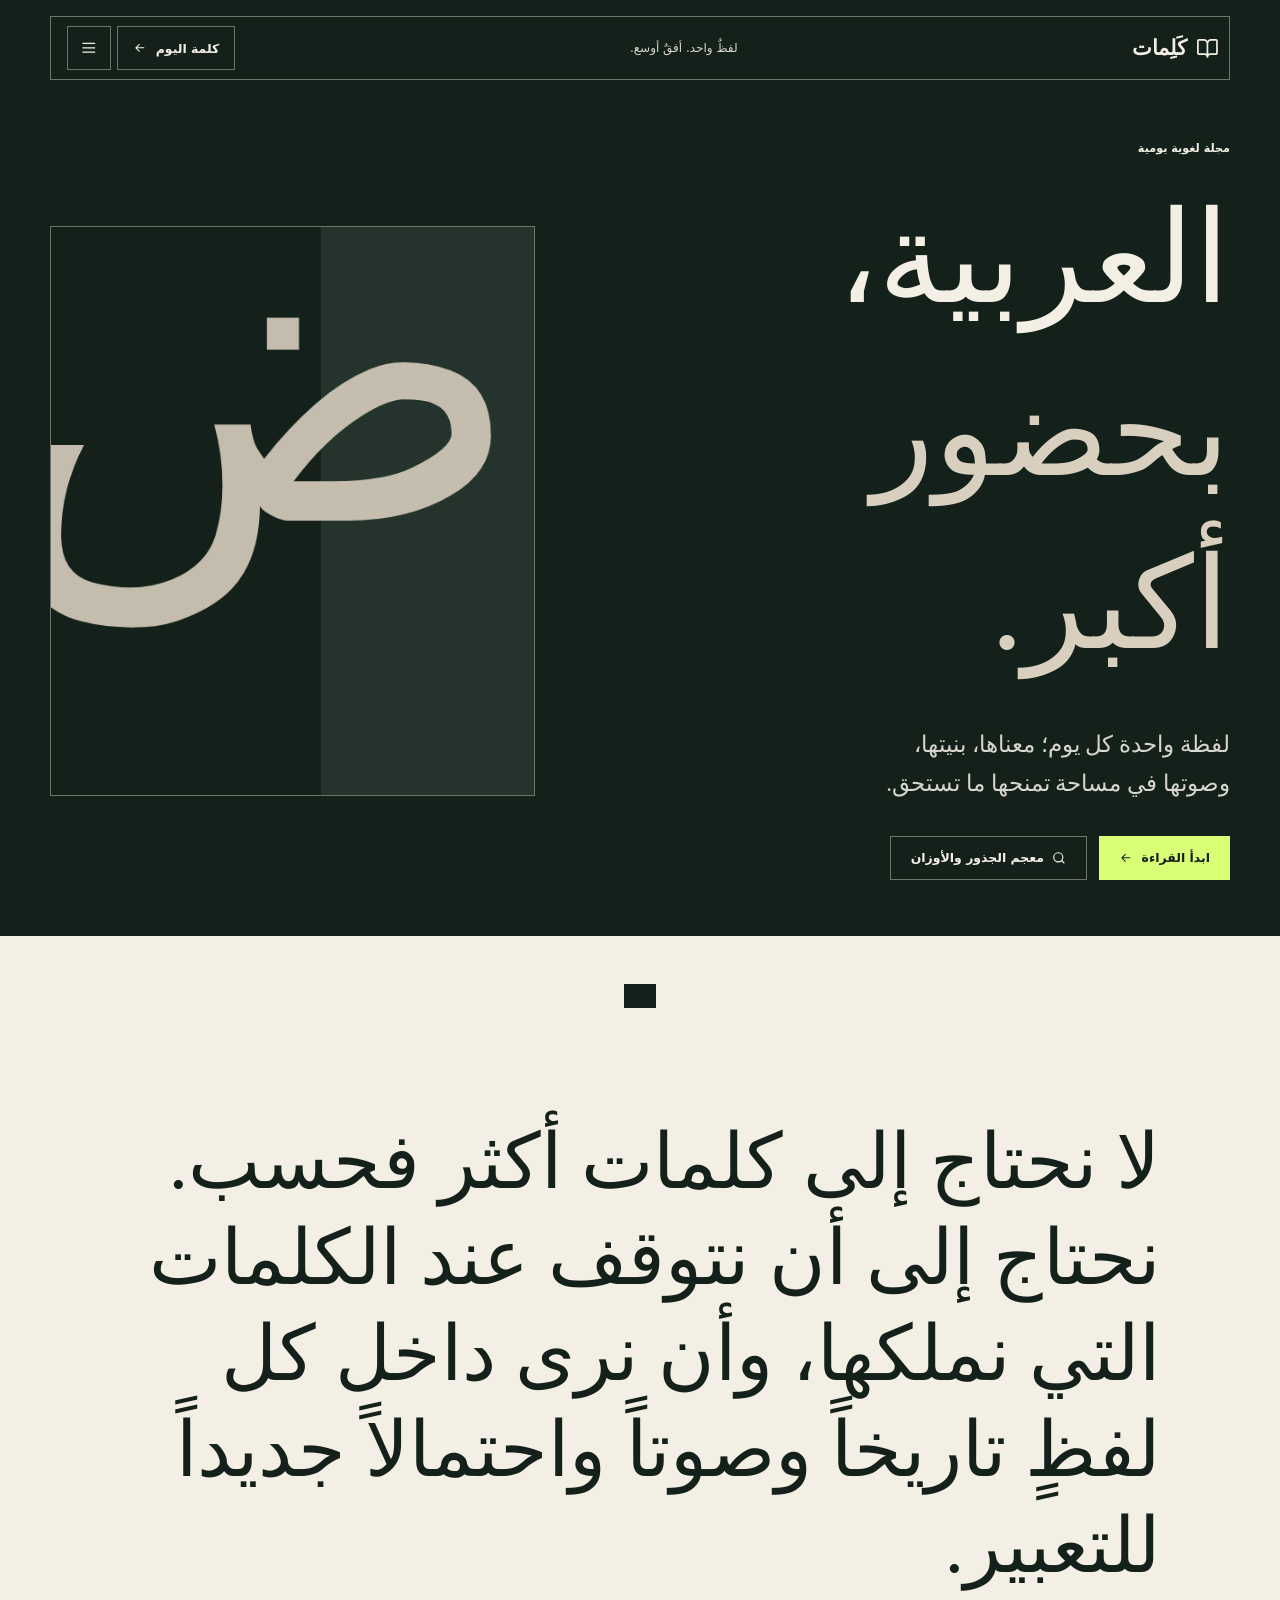
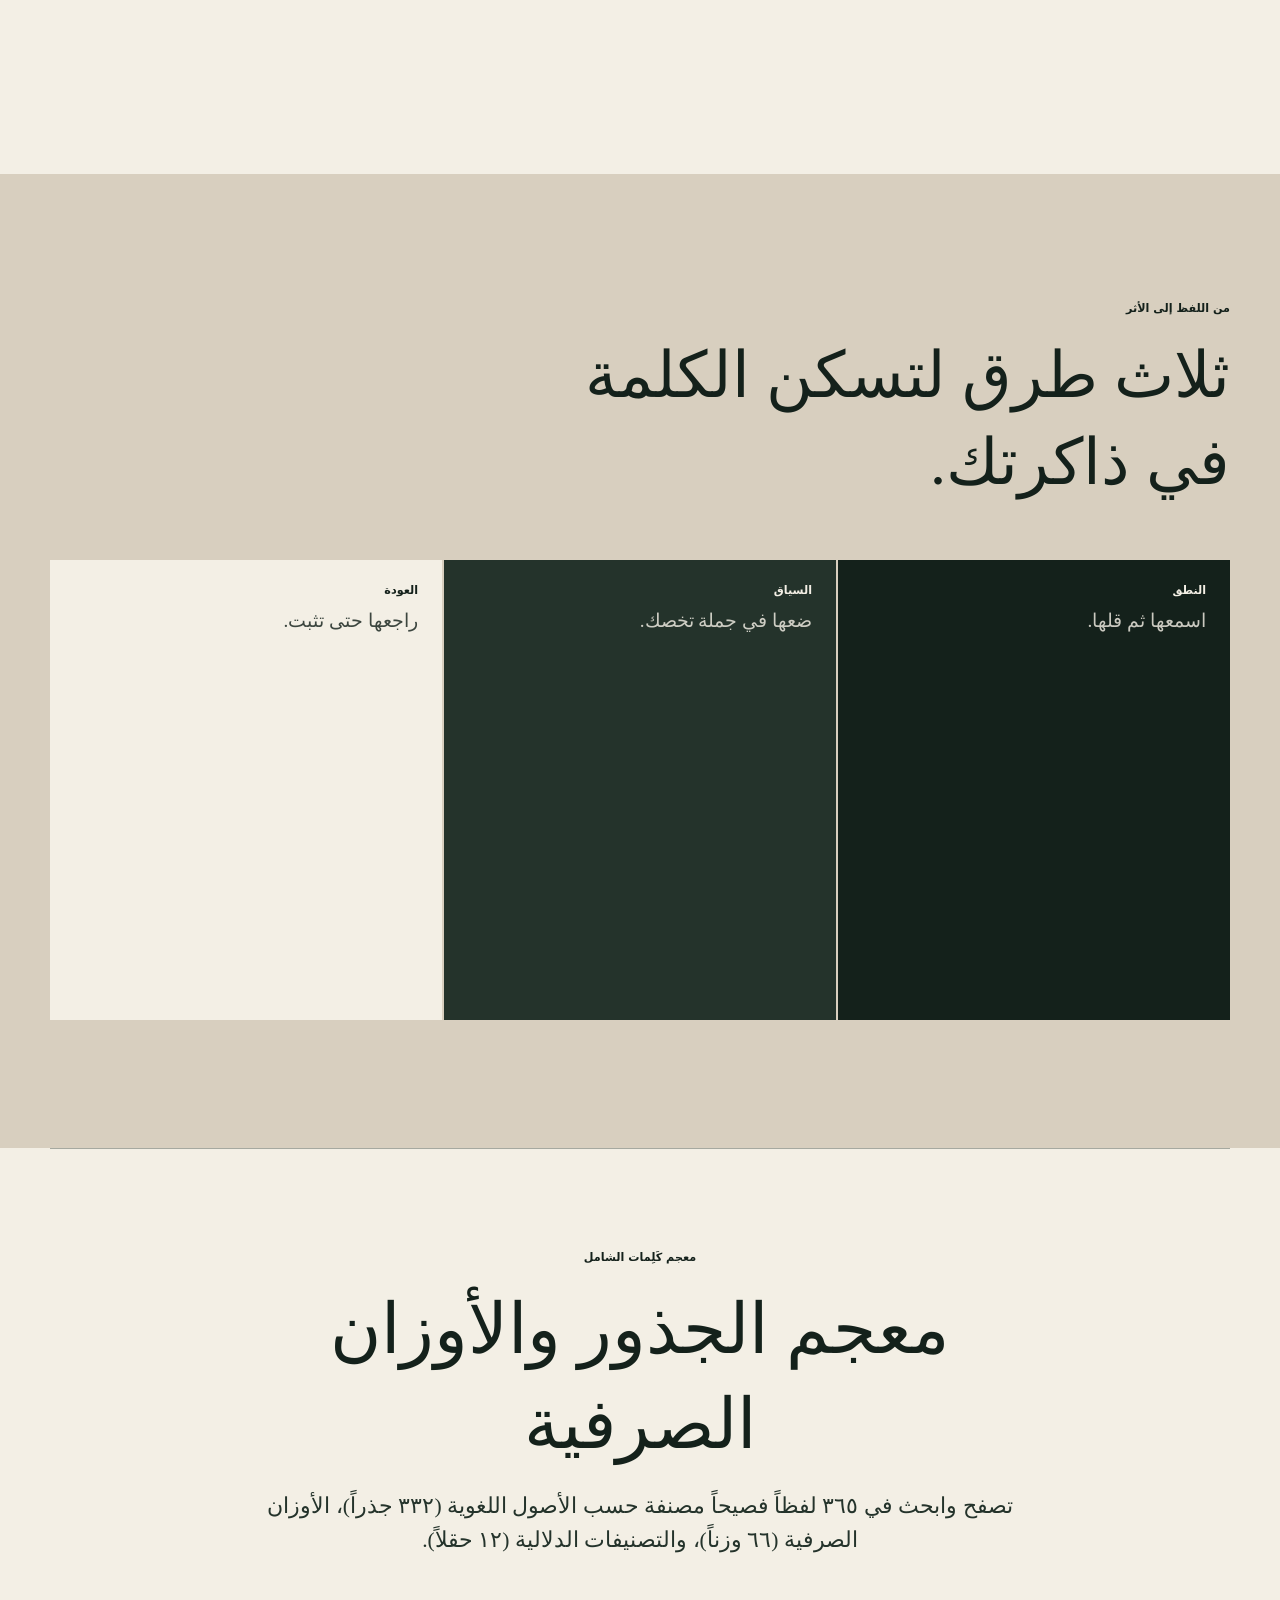
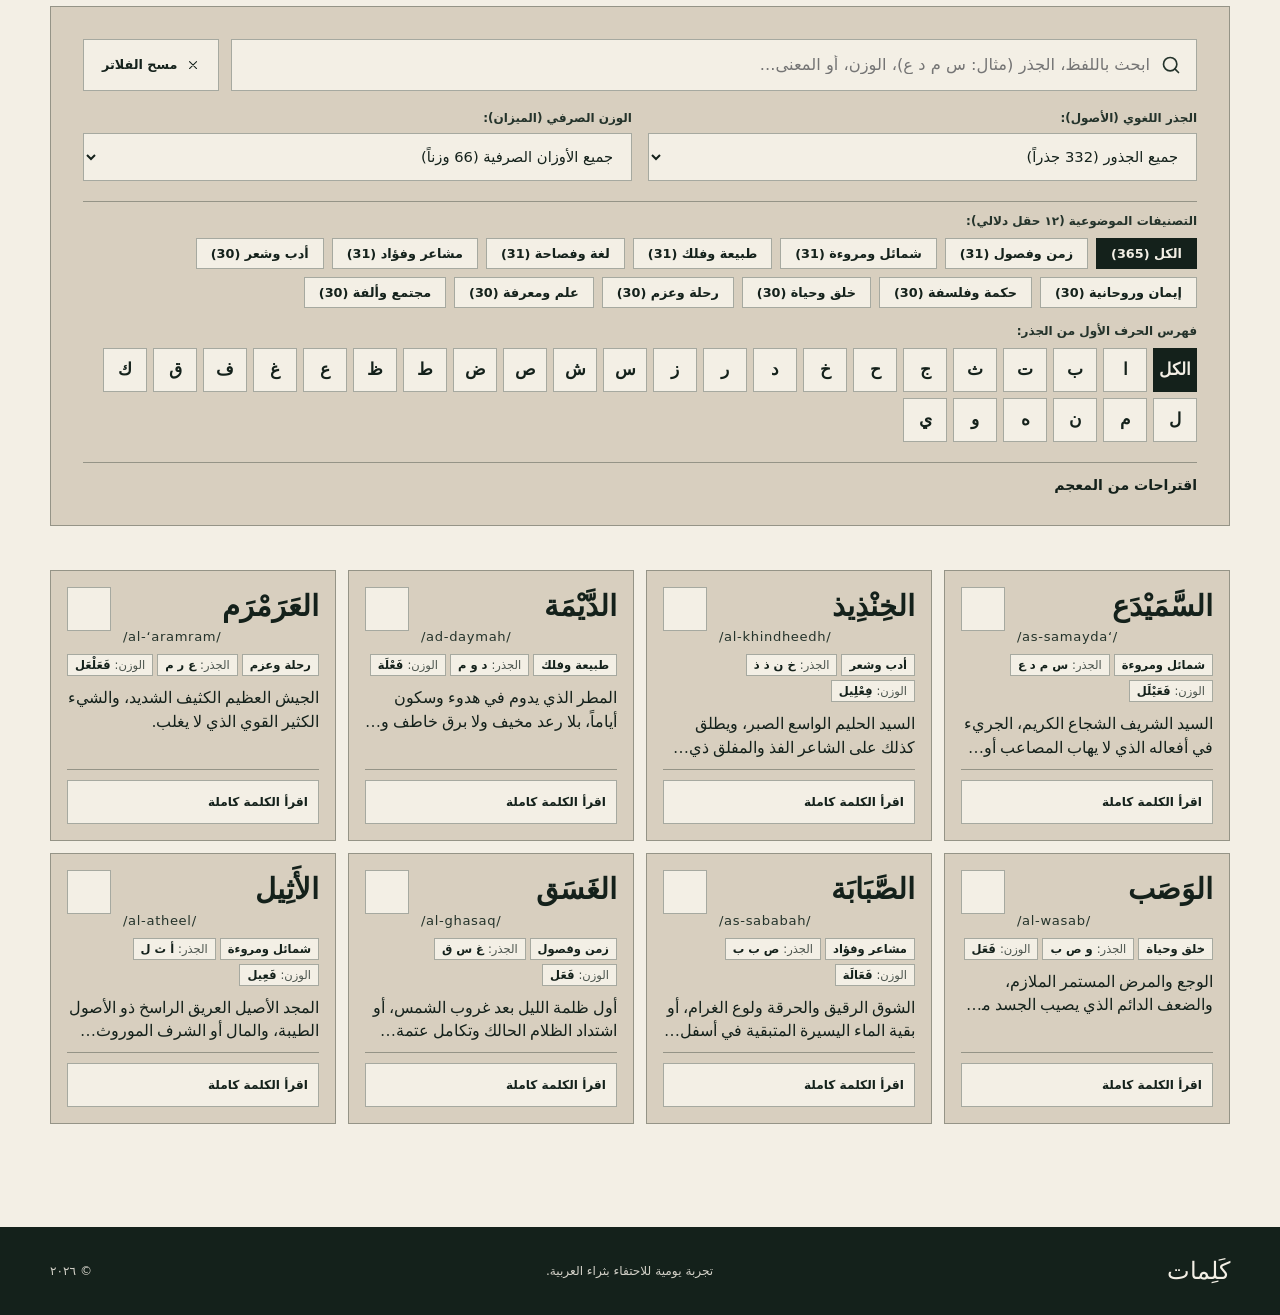
==== commit 72ef5cf6: "Defer scripts, harden service worker caching, pause hidden countdown" ====
--- a/index.html
+++ b/index.html
@@ -12,6 +12,12 @@
     <link rel="preconnect" href="https://fonts.gstatic.com" crossorigin>
     <link href="https://fonts.googleapis.com/css2?family=Amiri:wght@400;700&family=Outfit:wght@400;500;600&display=swap" rel="stylesheet">
     <link rel="stylesheet" href="style.css">
+    <script src="words.js" charset="utf-8" defer></script>
+    <script src="extension/shared/review-policy.js" defer></script>
+    <script src="extension/shared/speech.js" defer></script>
+    <script src="app-core.js" charset="utf-8" defer></script>
+    <script src="web-ui.js" defer></script>
+    <script src="revamp.js" defer></script>
 </head>
 <body>
     <a class="skip-link" href="#main-content">تخطَّ إلى المحتوى</a>
@@ -178,11 +184,5 @@
 
     <div id="audio-announcer" class="sr-only" role="status" aria-live="polite" aria-atomic="true"></div>
     <div class="toast" id="toast" role="status" aria-live="polite"></div>
-    <script src="words.js" charset="utf-8"></script>
-    <script src="extension/shared/review-policy.js"></script>
-    <script src="extension/shared/speech.js"></script>
-    <script src="app-core.js" charset="utf-8"></script>
-    <script src="web-ui.js"></script>
-    <script src="revamp.js"></script>
 </body>
 </html>
--- a/style.css
+++ b/style.css
@@ -5,11 +5,6 @@
    ========================================================================== */
 
 @charset "UTF-8";
-
-/* ==========================================================================
-   Kalimat (كَلِمات) — Design System & Stylesheet
-   Milestone 3: Accessible Interactive Review UI, Theming & WCAG 2.1 AA
-   ========================================================================== */
 
 :root,
 html[data-theme="paper"] {
@@ -153,7 +148,7 @@
 
 .hero a:focus-visible, .horizontal-accordion details:nth-child(-n+2) summary:focus-visible { outline-color: var(--lime); }
 
-.skip-link { position: fixed; z-index: 100; top: 10px; right: 10px; padding: 10px 14px; background: var(--lime); color: var(--ink); font: 600 .8rem var(--sans); transform: translateY(-160%); }
+.skip-link { position: fixed; z-index: 100; top: 10px; inset-inline-start: 10px; padding: 10px 14px; background: var(--lime); color: var(--ink); font: 600 .8rem var(--sans); transform: translateY(-160%); }
 
 .skip-link:focus { transform: none; }
 
@@ -189,7 +184,7 @@
 
 .brand { display: inline-flex; align-items: center; justify-self: start; gap: 9px; font-size: 1.3rem; font-weight: 700; }
 
-.nav-note { margin: 0; color: rgb(243 239 229 / 88%); font: 500 .75rem var(--sans); letter-spacing: .1em; text-align: center; }
+.nav-note { margin: 0; color: rgb(243 239 229 / 88%); font: 500 .75rem var(--sans); text-align: center; }
 
 .nav-actions { display: flex; justify-content: end; align-items: center; gap: 6px; }
 
@@ -290,9 +285,9 @@
 
 .hero-copy.is-visible > *:nth-child(4) { transition-delay: 0.3s; }
 
-.eyebrow, .card-kicker, .reading-label, .accordion-heading > p { margin: 0 0 18px; color: inherit; font: 600 .7rem var(--sans); letter-spacing: .15em; text-transform: uppercase; }
-
-.hero h1 { margin: 0; font-size: clamp(4.6rem, 10vw, 10rem); font-weight: 400; line-height: 1.1; letter-spacing: normal; }
+.eyebrow, .card-kicker, .reading-label, .accordion-heading > p { margin: 0 0 18px; color: inherit; font: 600 .7rem var(--sans); text-transform: uppercase; }
+
+.hero h1 { margin: 0; font-size: clamp(4.6rem, 10vw, 10rem); font-weight: 400; line-height: 1.35; letter-spacing: normal; }
 
 .hero h1 span { color: var(--paper); }
 
@@ -319,7 +314,7 @@
 
 .accordion-heading { max-width: 700px; margin-bottom: 54px; }
 
-.accordion-heading h2 { margin: 0; font-size: clamp(2.7rem, 5vw, 5rem); font-weight: 400; line-height: 1.1; letter-spacing: normal; }
+.accordion-heading h2 { margin: 0; font-size: clamp(2.7rem, 5vw, 5rem); font-weight: 400; line-height: 1.35; letter-spacing: normal; }
 
 .horizontal-accordion { min-height: 460px; display: flex; gap: 2px; }
 
@@ -331,7 +326,7 @@
 
 .horizontal-accordion details:hover, .horizontal-accordion details:focus-within, .horizontal-accordion details[open] { flex: 2.2; }
 
-.horizontal-accordion summary { display: grid; gap: 10px; cursor: pointer; font: 600 .7rem var(--sans); letter-spacing: .15em; list-style: none; }
+.horizontal-accordion summary { display: grid; gap: 10px; cursor: pointer; font: 600 .7rem var(--sans); list-style: none; }
 
 .horizontal-accordion summary::-webkit-details-marker { display: none; }
 
@@ -343,7 +338,7 @@
 
 .horizontal-accordion details:hover > div, .horizontal-accordion details:focus-within > div, .horizontal-accordion details[open] > div { opacity: 1; transform: none; }
 
-.horizontal-accordion h3 { margin: 0 0 10px; font-size: clamp(2.6rem, 4vw, 4.2rem); font-weight: 400; line-height: 1.1; letter-spacing: normal; }
+.horizontal-accordion h3 { margin: 0 0 10px; font-size: clamp(2.6rem, 4vw, 4.2rem); font-weight: 400; line-height: 1.35; letter-spacing: normal; }
 
 .horizontal-accordion p { max-width: 28ch; margin: 0; font-size: 1.08rem; line-height: 1.7; }
 
@@ -360,7 +355,7 @@
 
 .word-page { background: var(--paper-light); }
 
-.word-experience { width: var(--content); margin: 112px auto 40px; overflow: clip; box-shadow: 0 24px 70px rgb(20 33 27 / 16%); }
+.word-experience { width: var(--content); margin: 112px auto 40px; overflow: clip; box-shadow: var(--shadow-card); }
 
 .word-identity { padding: clamp(24px, 4vw, 56px); background: var(--ink); color: var(--paper-light); border-bottom: 4px solid var(--lime); }
 
@@ -447,7 +442,7 @@
 
 .app-menu-dropdown[hidden] { display: none; }
 
-.app-menu-dropdown button { width: 100%; min-height: 44px; padding: 10px 12px; background: transparent; display: flex; align-items: center; gap: 10px; text-align: right; font-size: .9rem; }
+.app-menu-dropdown button { width: 100%; min-height: 44px; padding: 10px 12px; background: transparent; display: flex; align-items: center; gap: 10px; text-align: start; font-size: .9rem; }
 
 .app-menu-dropdown button:hover { background: var(--paper); }
 
@@ -456,7 +451,7 @@
    History Dialog & Actions
    ========================================================================== */
 
-.history-dialog { width: min(560px, calc(100% - 32px)); max-height: min(760px, calc(100dvh - 32px)); padding: clamp(22px, 4vw, 44px); border: 0; background: var(--paper-light); color: var(--ink); box-shadow: 0 24px 70px rgb(20 33 27 / 32%); display: flex; flex-direction: column; overflow: hidden; }
+.history-dialog { width: min(560px, calc(100% - 32px)); max-height: min(760px, calc(100dvh - 32px)); padding: clamp(22px, 4vw, 44px); border: 0; background: var(--paper-light); color: var(--ink); box-shadow: var(--shadow-dialog); display: flex; flex-direction: column; overflow: hidden; }
 
 .history-dialog:not([open]) { display: none; }
 
@@ -466,7 +461,7 @@
 
 .history-dialog header p { margin: 0; color: var(--ink-soft); font: .7rem var(--sans); }
 
-.history-dialog h2 { margin: 7px 0 0; font-size: clamp(2rem, 6vw, 3.2rem); font-weight: 400; line-height: 1.1; letter-spacing: normal; }
+.history-dialog h2 { margin: 7px 0 0; font-size: clamp(2rem, 6vw, 3.2rem); font-weight: 400; line-height: 1.35; letter-spacing: normal; }
 
 .history-dialog .icon-button { border-color: var(--line-dark); color: var(--ink); }
 
@@ -476,7 +471,7 @@
 
 .history-item { border-bottom: 1px solid var(--line-dark); }
 
-.history-item button { width: 100%; padding: 18px 0; background: transparent; text-align: right; }
+.history-item button { width: 100%; padding: 18px 0; background: transparent; text-align: start; }
 
 .history-item button:hover { color: var(--ink-soft); }
 
@@ -501,7 +496,7 @@
 
 .example-actions { display: flex; flex-wrap: wrap; gap: 10px; align-items: center; padding-inline-start: 24px; }
 
-.example-action-btn { display: inline-flex; align-items: center; gap: 8px; padding: 7px 14px; border: 1px solid var(--line-dark); background: var(--paper-light); color: var(--ink); font: 500 .78rem var(--sans); border-radius: 999px; transition: all .2s ease; cursor: pointer; }
+.example-action-btn { display: inline-flex; align-items: center; min-height: 44px; gap: 8px; padding: 7px 14px; border: 1px solid var(--line-dark); background: var(--paper-light); color: var(--ink); font: 500 .78rem var(--sans); border-radius: 999px; transition: all .2s ease; cursor: pointer; }
 
 .example-action-btn:hover { background: var(--ink); color: var(--paper-light); border-color: var(--ink); }
 
@@ -512,7 +507,7 @@
 
 .audio-controls-group { display: flex; flex-wrap: wrap; gap: 8px; align-items: center; }
 
-.audio-option-btn { height: 42px; padding: 0 14px; border-radius: 999px; border: 1px solid var(--line-light); background: rgba(243, 239, 229, 0.08); color: var(--paper-light); font: 600 .75rem var(--sans); cursor: pointer; transition: all .2s; }
+.audio-option-btn { height: 44px; padding: 0 14px; border-radius: 999px; border: 1px solid var(--line-light); background: rgba(243, 239, 229, 0.08); color: var(--paper-light); font: 600 .75rem var(--sans); cursor: pointer; transition: all .2s; }
 
 .audio-option-btn:hover { border-color: var(--lime); background: rgba(132, 204, 22, 0.15); color: var(--lime); }
 
@@ -525,7 +520,7 @@
 
 .related-words-list { display: flex; flex-wrap: wrap; gap: 8px; }
 
-.related-word-pill { padding: 6px 16px; background: rgba(243, 239, 229, 0.08); color: var(--paper-light); border: 1px solid var(--line-light); border-radius: 999px; font-size: 1.05rem; cursor: pointer; transition: all .2s ease; display: inline-flex; align-items: center; gap: 6px; }
+.related-word-pill { min-height: 44px; padding: 6px 16px; background: rgba(243, 239, 229, 0.08); color: var(--paper-light); border: 1px solid var(--line-light); border-radius: 999px; font-size: 1.05rem; cursor: pointer; transition: all .2s ease; display: inline-flex; align-items: center; gap: 6px; }
 
 .related-word-pill:hover { background: var(--lime); color: var(--ink); border-color: var(--lime); transform: translateY(-2px); }
 
@@ -540,11 +535,11 @@
 
 .history-search-input:focus { border-color: var(--ink); }
 
-.search-icon { position: absolute; right: 14px; width: 18px; height: 18px; color: var(--ink-soft); pointer-events: none; }
+.search-icon { position: absolute; inset-inline-start: 14px; width: 18px; height: 18px; color: var(--ink-soft); pointer-events: none; }
 
 .history-filter-tabs { display: flex; gap: 6px; border-bottom: 1px solid var(--line-dark); padding-bottom: 8px; }
 
-.history-tab { padding: 6px 14px; border: 1px solid transparent; background: transparent; color: var(--ink-soft); font: 600 .75rem var(--sans); border-radius: 999px; cursor: pointer; transition: all .2s; }
+.history-tab { min-height: 44px; padding: 6px 14px; border: 1px solid transparent; background: transparent; color: var(--ink-soft); font: 600 .75rem var(--sans); border-radius: 999px; cursor: pointer; transition: all .2s; }
 
 .history-tab:hover { color: var(--ink); background: var(--paper); }
 
@@ -568,7 +563,7 @@
     border: 0;
     background: var(--paper-light);
     color: var(--ink);
-    box-shadow: 0 24px 70px rgb(20 33 27 / 32%);
+    box-shadow: var(--shadow-dialog);
     border-radius: 16px;
 }
 
@@ -589,7 +584,7 @@
 
 .practice-dialog header p, .shortcuts-dialog header p { margin: 0; color: var(--ink-soft); font: 600 .72rem var(--sans); }
 
-.practice-dialog h2, .shortcuts-dialog h2 { margin: 6px 0 0; font-size: clamp(1.8rem, 5vw, 2.6rem); font-weight: 400; line-height: 1.1; letter-spacing: normal; }
+.practice-dialog h2, .shortcuts-dialog h2 { margin: 6px 0 0; font-size: clamp(1.8rem, 5vw, 2.6rem); font-weight: 400; line-height: 1.35; letter-spacing: normal; }
 
 .practice-dialog .icon-button, .shortcuts-dialog .icon-button { border-color: var(--line-dark); color: var(--ink); border-radius: 8px; }
 
@@ -1087,7 +1082,7 @@
 
 .practice-options { display: grid; gap: 10px; margin-bottom: 20px; }
 
-.practice-option-btn { width: 100%; min-height: 52px; padding: 14px 18px; border: 1px solid var(--line-dark); background: var(--paper); color: var(--ink); font-size: 1.1rem; text-align: right; border-radius: 8px; transition: all .2s ease; cursor: pointer; display: flex; align-items: center; justify-content: space-between; }
+.practice-option-btn { width: 100%; min-height: 52px; padding: 14px 18px; border: 1px solid var(--line-dark); background: var(--paper); color: var(--ink); font-size: 1.1rem; text-align: start; border-radius: 8px; transition: all .2s ease; cursor: pointer; display: flex; align-items: center; justify-content: space-between; }
 
 .practice-option-btn:hover:not(:disabled) { border-color: var(--ink); background: var(--paper-light); transform: translateX(-4px); }
 
@@ -1175,7 +1170,7 @@
     margin: 0 0 16px;
     font-size: clamp(2.4rem, 6vw, 4.4rem);
     font-weight: 400;
-    line-height: 1.15;
+    line-height: 1.35;
     letter-spacing: normal;
 }
 
@@ -1285,7 +1280,6 @@
 
 .lexicon-filter-label {
     font: 600 .75rem var(--sans);
-    letter-spacing: .08em;
     color: var(--ink-soft);
     text-transform: uppercase;
 }
@@ -1328,7 +1322,6 @@
 .lexicon-subfilter-title {
     display: block;
     font: 600 .75rem var(--sans);
-    letter-spacing: .08em;
     color: var(--ink-soft);
     margin-bottom: 10px;
     text-transform: uppercase;
@@ -1377,8 +1370,8 @@
 
 
 .lexicon-letter-btn {
-    width: 38px;
-    height: 38px;
+    width: 44px;
+    height: 44px;
     display: inline-flex;
     align-items: center;
     justify-content: center;
@@ -1484,8 +1477,8 @@
 
 
 .lexicon-audio-btn {
-    width: 38px;
-    height: 38px;
+    width: 44px;
+    height: 44px;
     display: inline-flex;
     align-items: center;
     justify-content: center;
@@ -1609,7 +1602,7 @@
     align-items: center;
     justify-content: space-between;
     width: 100%;
-    min-height: 38px;
+    min-height: 44px;
     padding: 0 10px;
     background: var(--paper-light);
     border: 1px solid var(--line-dark);
@@ -1680,7 +1673,7 @@
     margin: 6px 0 0;
     font-size: clamp(1.8rem, 5vw, 2.6rem);
     font-weight: 400;
-    line-height: 1.1;
+    line-height: 1.35;
     letter-spacing: normal;
 }
 
@@ -1717,9 +1710,9 @@
 
 .storage-warning { width: var(--content); margin: 0 auto 20px; padding: 12px; background: var(--paper); border: 1px solid var(--line-dark); }
 
-.toast { position: fixed; z-index: 40; right: 50%; bottom: 22px; max-width: calc(100% - 32px); transform: translate(50%, 130px); padding: 12px 16px; background: var(--ink); color: var(--paper-light); font-family: var(--sans); transition: transform .25s ease; }
-
-.toast.show { transform: translate(50%, 0); }
+.toast { position: fixed; z-index: 40; inset-inline: 0; bottom: 22px; margin-inline: auto; max-width: calc(100% - 32px); width: fit-content; transform: translateY(130px); padding: 12px 16px; background: var(--ink); color: var(--paper-light); font-family: var(--sans); transition: transform .25s ease; }
+
+.toast.show { transform: translateY(0); }
 
 
 /* ==========================================================================
@@ -1761,6 +1754,9 @@
         min-height: 290px;
     }
     .practice-stats-grid {
+        grid-template-columns: 1fr;
+    }
+    .lexicon-grid {
         grid-template-columns: 1fr;
     }
 }
@@ -1843,52 +1839,10 @@
 }
 
 
-
-@charset "UTF-8";
-
-/* ==========================================================================
-   Kalimat (كَلِمات) — Design System & Stylesheet (revamp.css)
-   Milestone 3: Accessible Interactive Review UI, Theming & WCAG 2.1 AA
-   ========================================================================== */
-
-:root,
-html[data-theme="paper"] {
-    --ink: #14211b;
-    --ink-soft: #24332b;
-    --paper: #d8cfbf;
-    --paper-light: #f3efe5;
-    --lime: #d9ff76;
-    --accent-border: #15803d;
-    --line-dark: rgba(20, 33, 27, 0.34);
-    --line-light: rgba(243, 239, 229, 0.40);
-    --nav-bg: rgba(20, 33, 27, 0.94);
-    --content: min(1180px, calc(100% - 40px));
-    --serif: "Amiri", "Readex Pro", "Scheherazade New", "Traditional Arabic", "Noto Naskh Arabic", serif;
-    --sans: "Outfit", "Readex Pro", "Segoe UI", system-ui, sans-serif;
-
-    /* Rating Button Tokens - Paper Theme (All >= 4.5:1 contrast) */
-    --rating-again-bg: #fee2e2;
-    --rating-again-text: #991b1b;
-    --rating-again-border: #fca5a5;
-
-    --rating-hard-bg: #fef3c7;
-    --rating-hard-text: #92400e;
-    --rating-hard-border: #fcd34d;
-
-    --rating-good-bg: #dcfce7;
-    --rating-good-text: #166534;
-    --rating-good-border: #86efac;
-
-    --rating-easy-bg: #e0f2fe;
-    --rating-easy-text: #075985;
-    --rating-easy-border: #7dd3fc;
-
-    --due-badge-bg: var(--lime);
-    --due-badge-text: var(--ink);
-    --due-badge-border: var(--lime);
-}
-
-
+/* ponytail: midnight theme keeps per-element overrides instead of full surface
+   tokenization — base rules hardcode paper-theme rgba values, and rewriting them
+   all risks visual regressions across three themes. Introduce --surface/--surface-text
+   tokens and migrate base rules if a fourth theme ever lands. */
 html[data-theme="midnight"] .nav,
 html[data-theme="midnight"] #theme-select,
 html[data-theme="midnight"] .nav-word-link,
@@ -1981,6 +1935,8 @@
 
 .inline-review-button:focus-visible { outline: 3px solid var(--lime); outline-offset: 3px; }
 
+/* ponytail: physical left/right anchoring here is deliberate (aligns dropdown
+   with the page content edge in RTL) and pinned by tests/lexicon.test.js. */
 .home-menu-dropdown,
 .word-menu-dropdown { left: max(20px, calc((100vw - 1180px) / 2)); right: auto; width: min(320px, calc(100vw - 40px)); display: grid; gap: 6px; }
 
@@ -2028,5 +1984,5 @@
 
 @media (max-width: 720px) {
     .home-menu-dropdown,
-    .word-menu-dropdown { right: 14px; left: 14px; width: auto; min-width: 0; }
-}
+    .word-menu-dropdown { inset-inline: 14px; width: auto; min-width: 0; }
+}
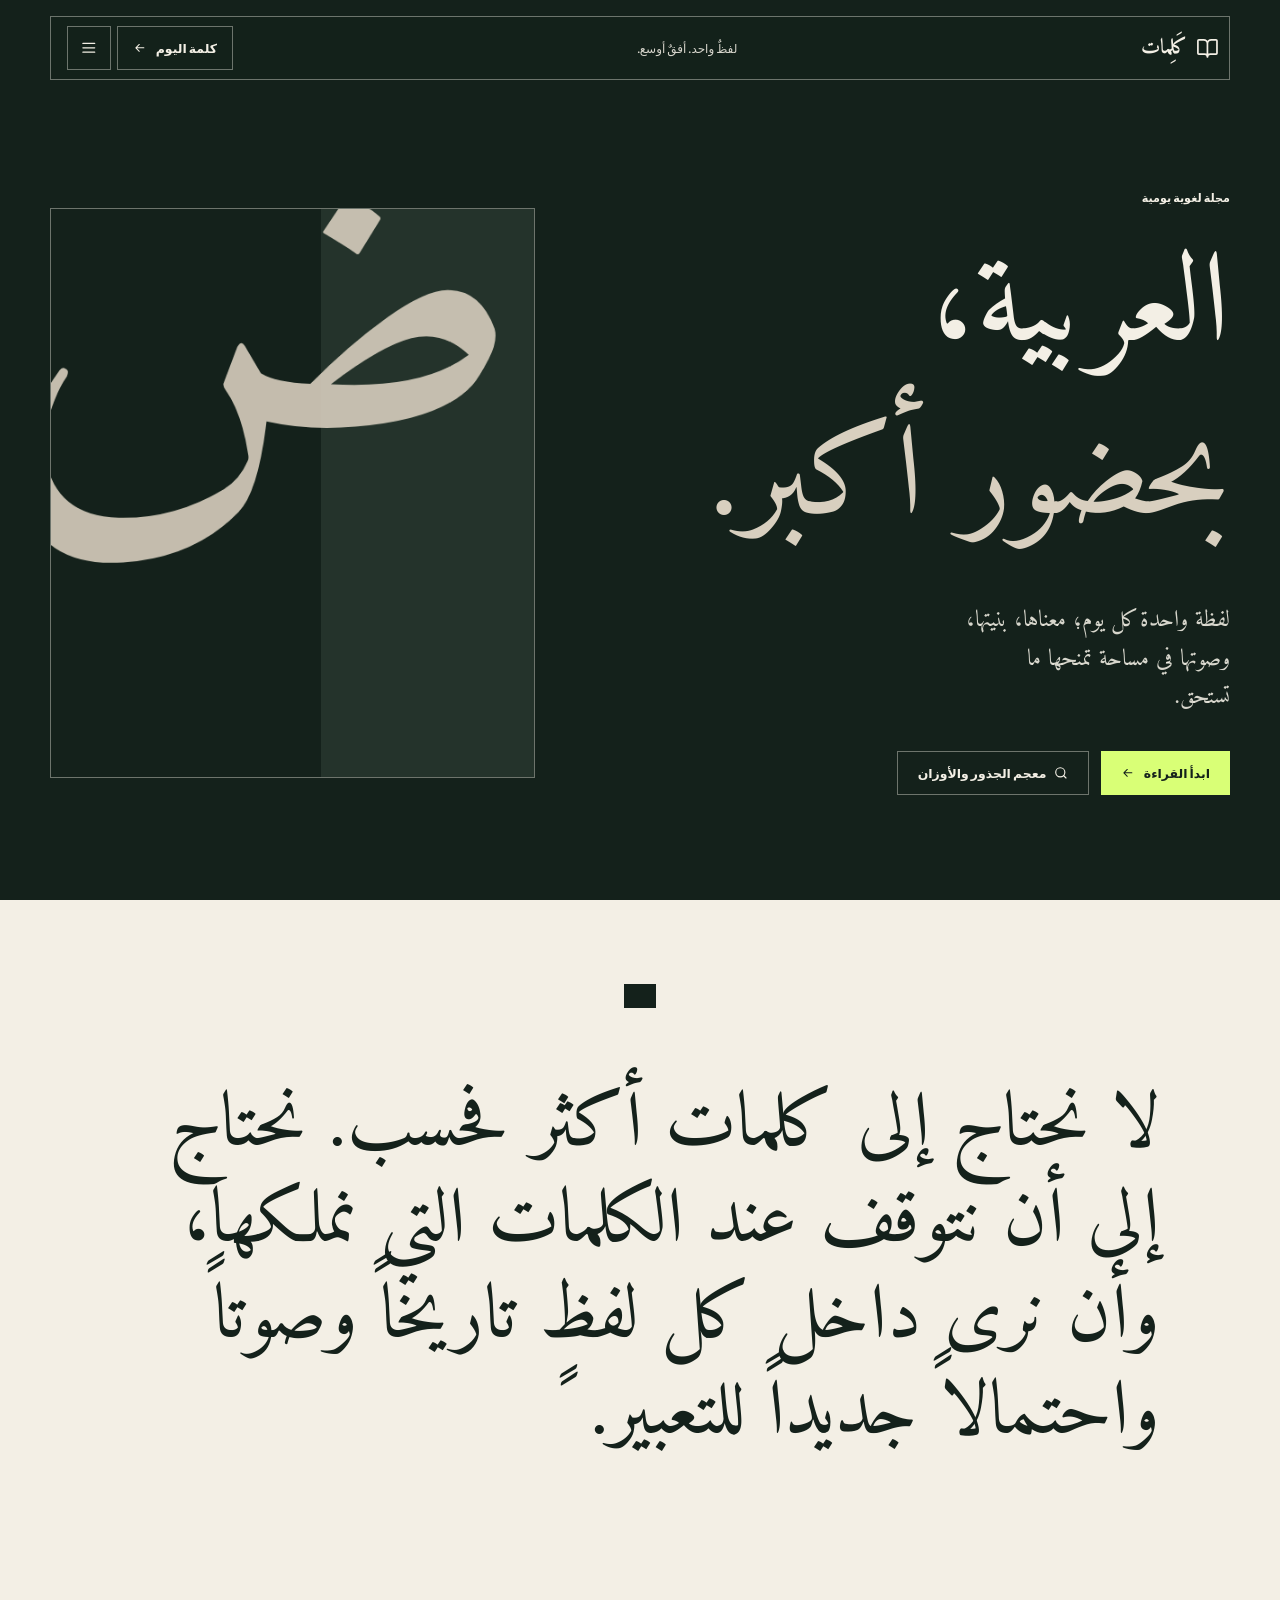
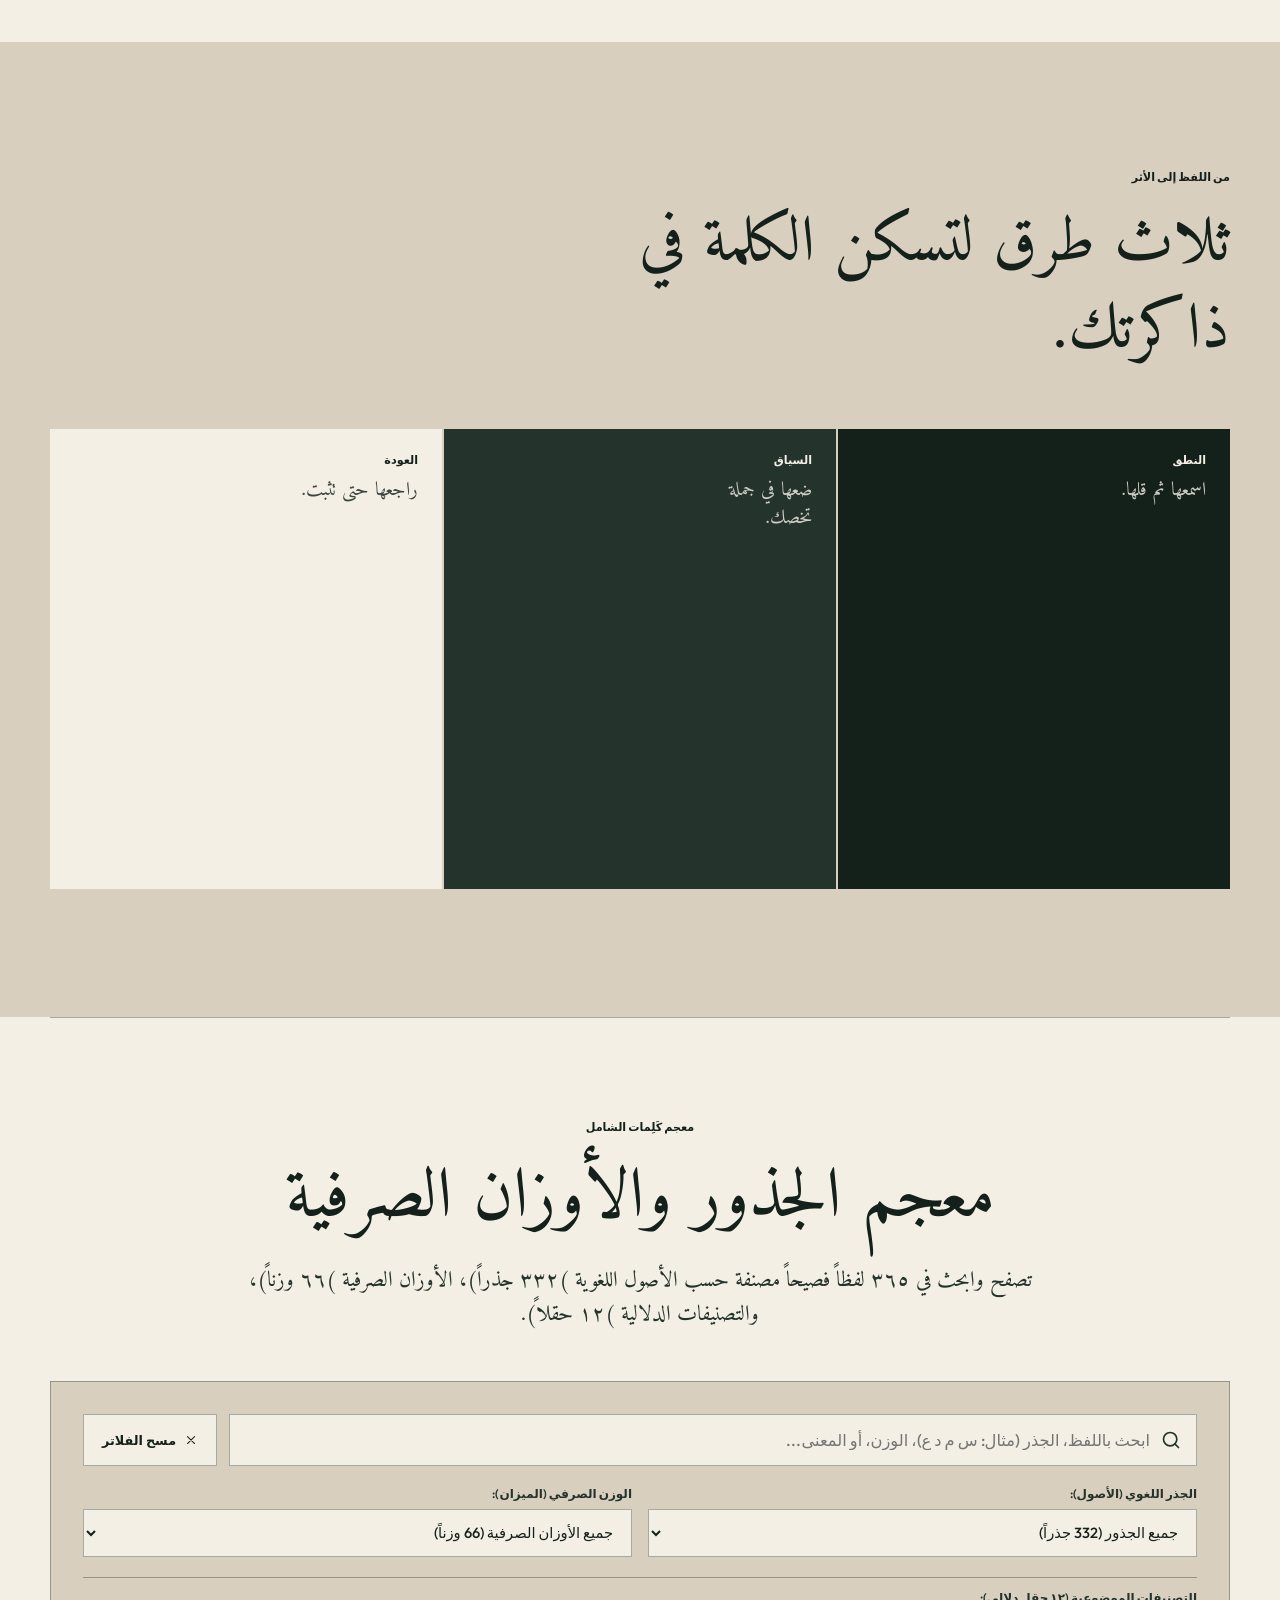
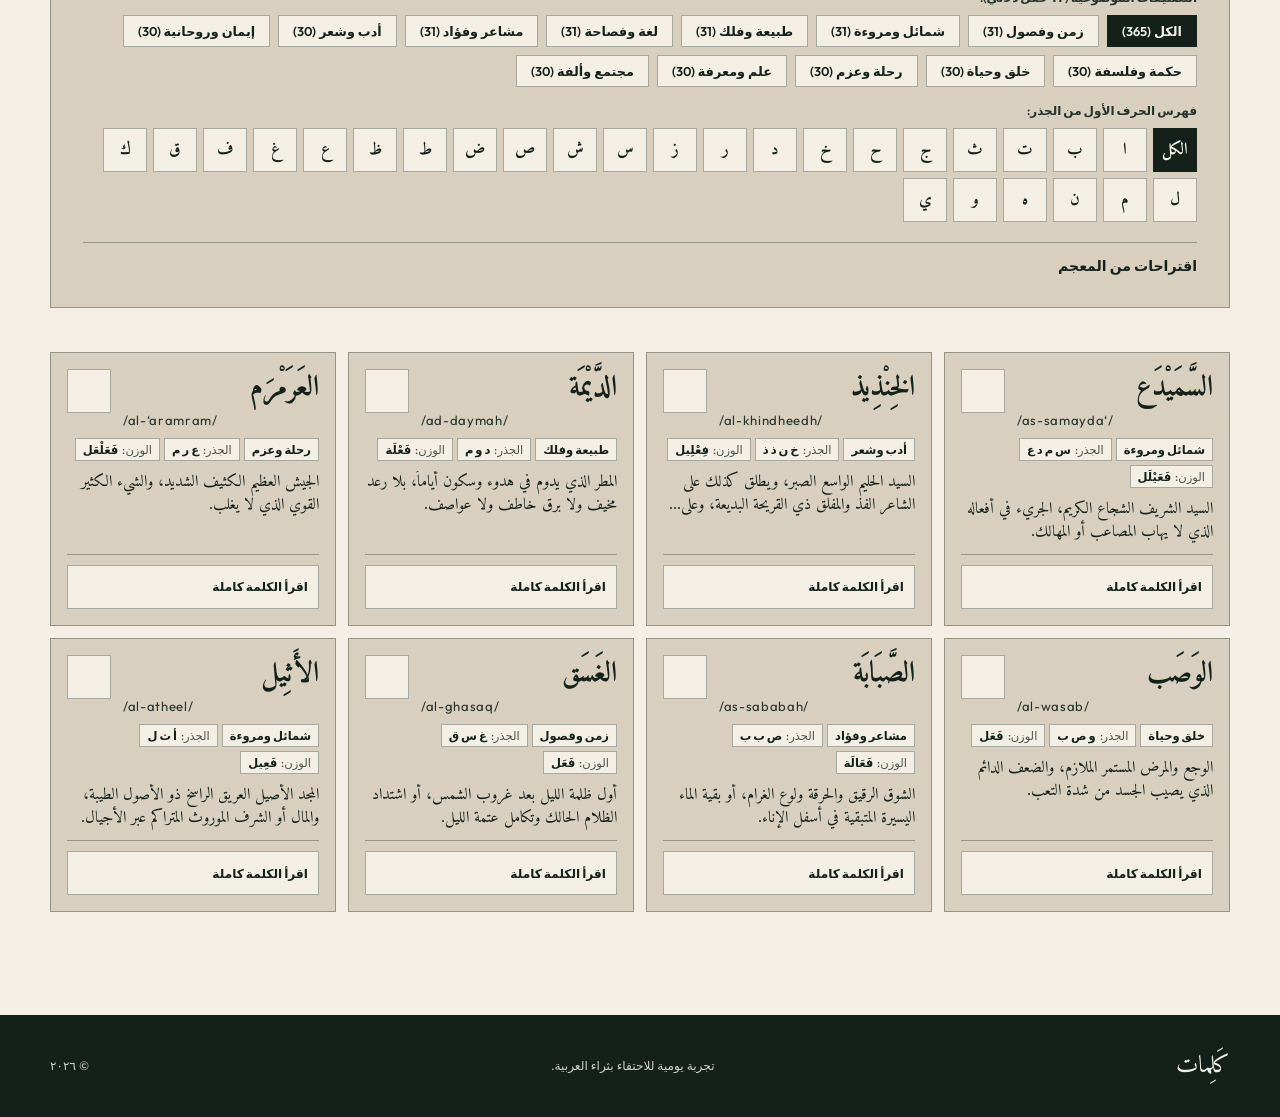
==== commit 971f5745: "Self-host Amiri and Outfit fonts, drop Google Fonts CDN" ====
--- a/index.html
+++ b/index.html
@@ -6,11 +6,12 @@
     <meta name="description" content="كَلِمات — تجربة يومية للاحتفاء بثراء اللغة العربية.">
     <meta name="theme-color" content="#14211b">
     <title>كَلِمات | العربية كما لم تتأملها من قبل</title>
-    <meta http-equiv="Content-Security-Policy" content="default-src 'self'; script-src 'self'; style-src 'self' 'unsafe-inline' https://fonts.googleapis.com; font-src 'self' https://fonts.gstatic.com; img-src 'self' data:; media-src 'self'; connect-src 'self'; object-src 'none'; base-uri 'self'; form-action 'none'; worker-src 'self'; manifest-src 'self'">
+    <meta http-equiv="Content-Security-Policy" content="default-src 'self'; script-src 'self'; style-src 'self' 'unsafe-inline'; font-src 'self'; img-src 'self' data:; media-src 'self'; connect-src 'self'; object-src 'none'; base-uri 'self'; form-action 'none'; worker-src 'self'; manifest-src 'self'">
     <link rel="manifest" href="manifest.webmanifest">
-    <link rel="preconnect" href="https://fonts.googleapis.com">
-    <link rel="preconnect" href="https://fonts.gstatic.com" crossorigin>
-    <link href="https://fonts.googleapis.com/css2?family=Amiri:wght@400;700&family=Outfit:wght@400;500;600&display=swap" rel="stylesheet">
+
+    <link rel="preload" href="assets/fonts/Amiri-Regular.woff2" as="font" type="font/woff2" crossorigin>
+    <link rel="preload" href="assets/fonts/Amiri-Bold.woff2" as="font" type="font/woff2" crossorigin>
+    <link rel="preload" href="assets/fonts/Outfit-Regular.woff2" as="font" type="font/woff2" crossorigin>
     <link rel="stylesheet" href="style.css">
     <script src="words.js" charset="utf-8" defer></script>
     <script src="extension/shared/review-policy.js" defer></script>
--- a/style.css
+++ b/style.css
@@ -5,6 +5,43 @@
    ========================================================================== */
 
 @charset "UTF-8";
+
+/* Self-hosted fonts (SIL OFL, see assets/fonts/OFL.txt) */
+@font-face {
+    font-family: "Amiri";
+    src: url("assets/fonts/Amiri-Regular.woff2") format("woff2");
+    font-weight: 400;
+    font-style: normal;
+    font-display: swap;
+}
+@font-face {
+    font-family: "Amiri";
+    src: url("assets/fonts/Amiri-Bold.woff2") format("woff2");
+    font-weight: 700;
+    font-style: normal;
+    font-display: swap;
+}
+@font-face {
+    font-family: "Outfit";
+    src: url("assets/fonts/Outfit-Regular.woff2") format("woff2");
+    font-weight: 400;
+    font-style: normal;
+    font-display: swap;
+}
+@font-face {
+    font-family: "Outfit";
+    src: url("assets/fonts/Outfit-Medium.woff2") format("woff2");
+    font-weight: 500;
+    font-style: normal;
+    font-display: swap;
+}
+@font-face {
+    font-family: "Outfit";
+    src: url("assets/fonts/Outfit-SemiBold.woff2") format("woff2");
+    font-weight: 600;
+    font-style: normal;
+    font-display: swap;
+}
 
 :root,
 html[data-theme="paper"] {
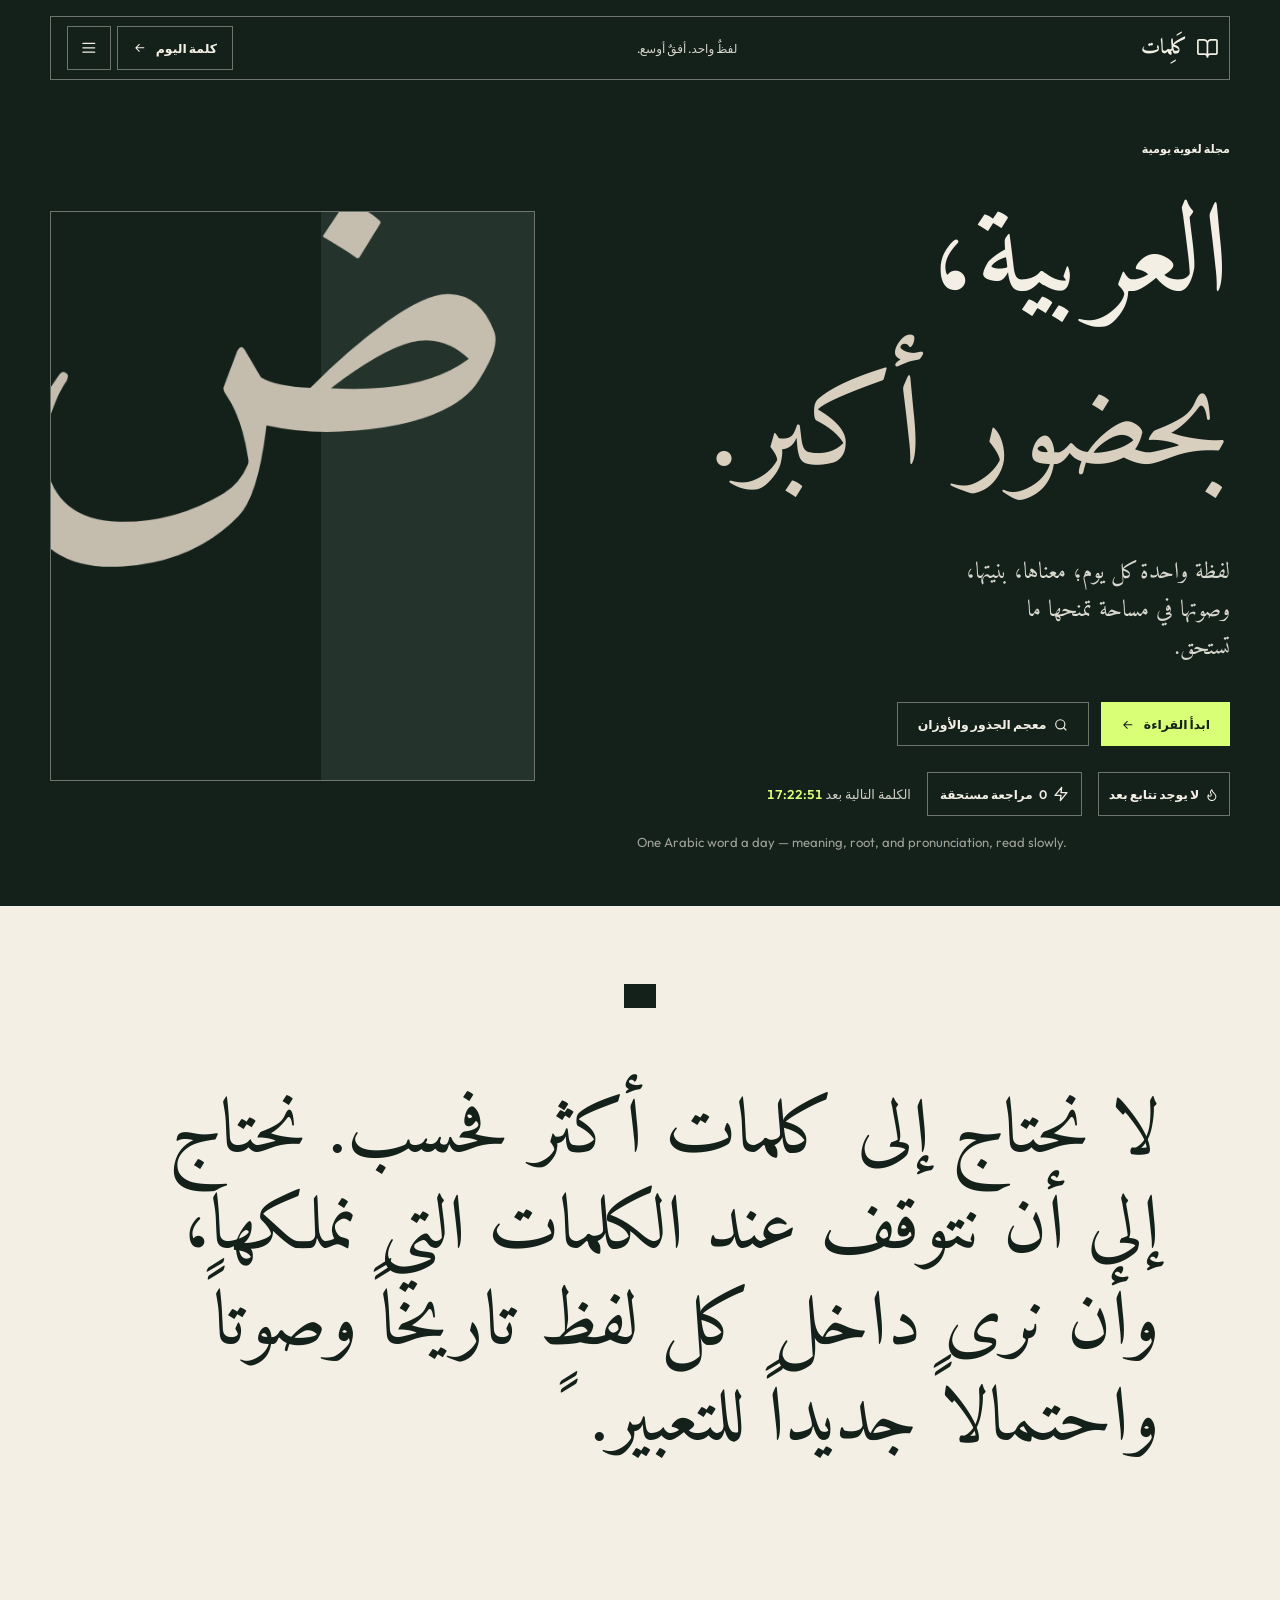
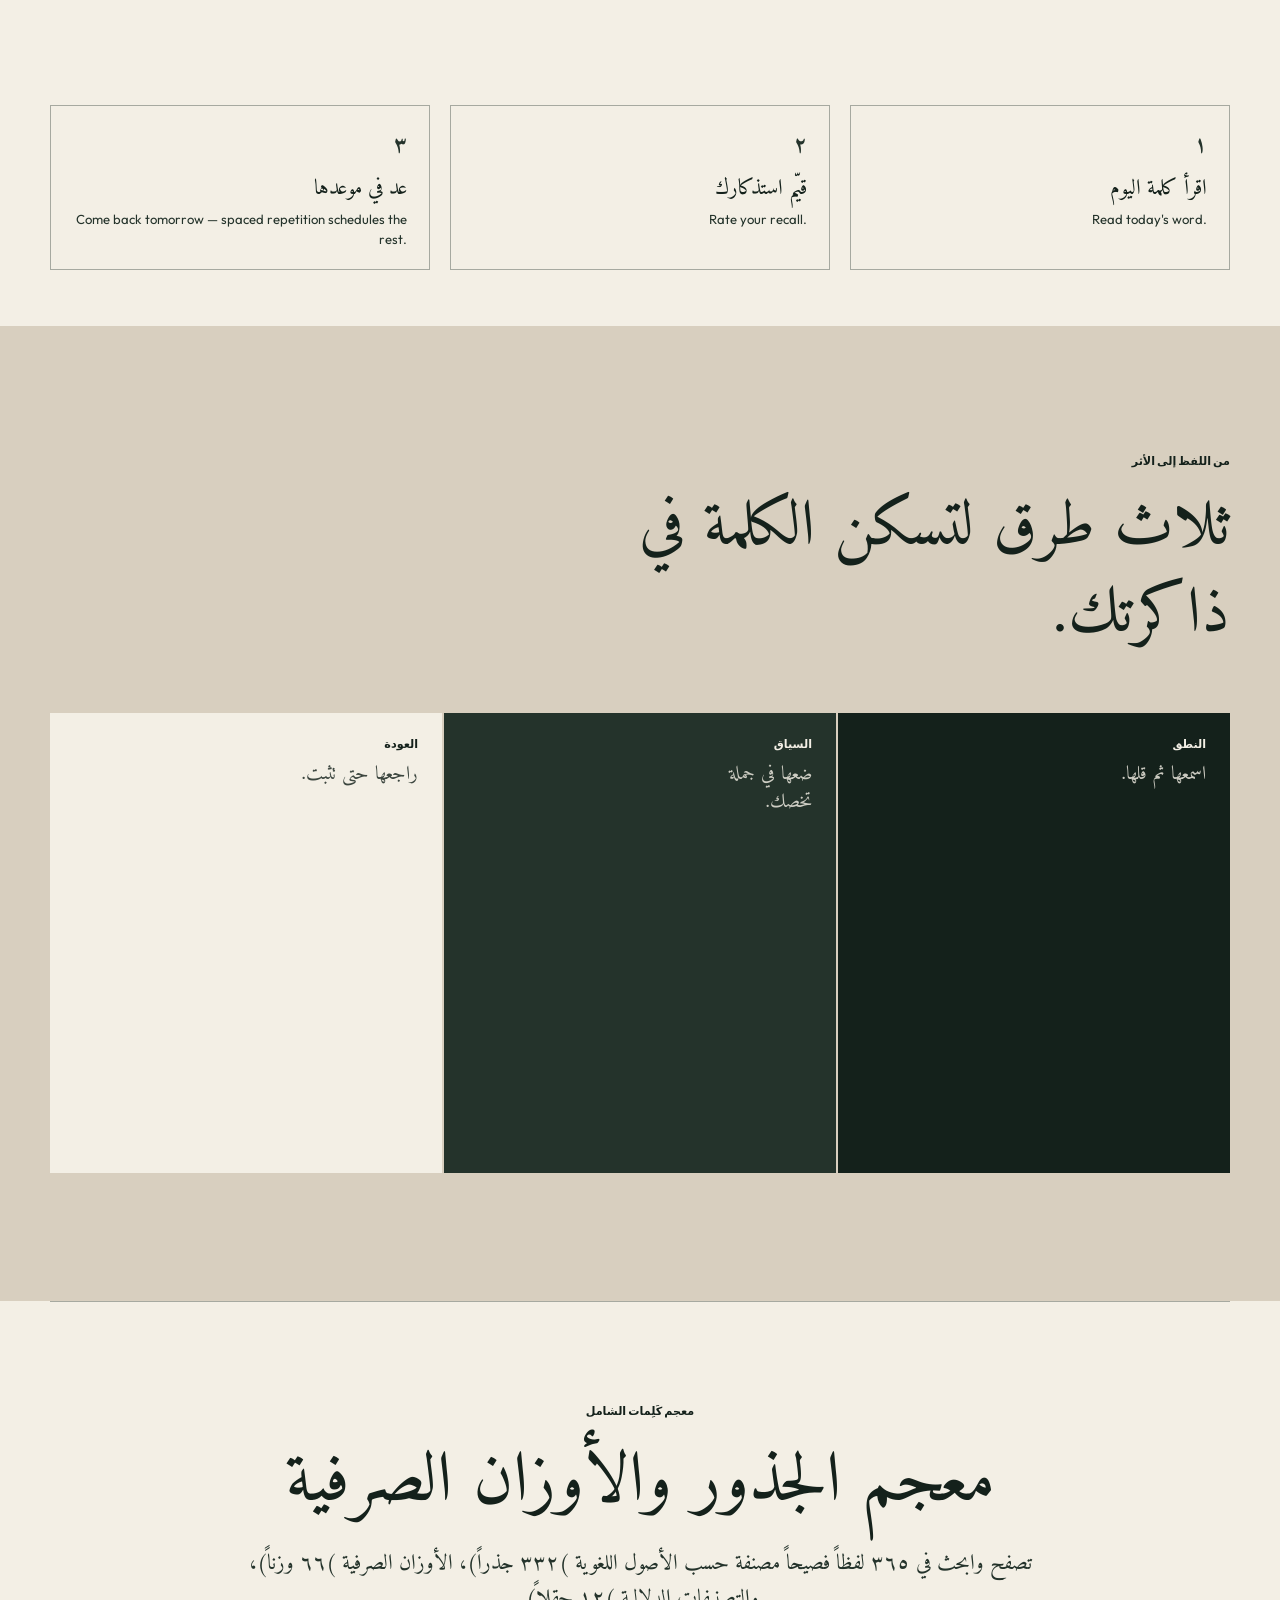
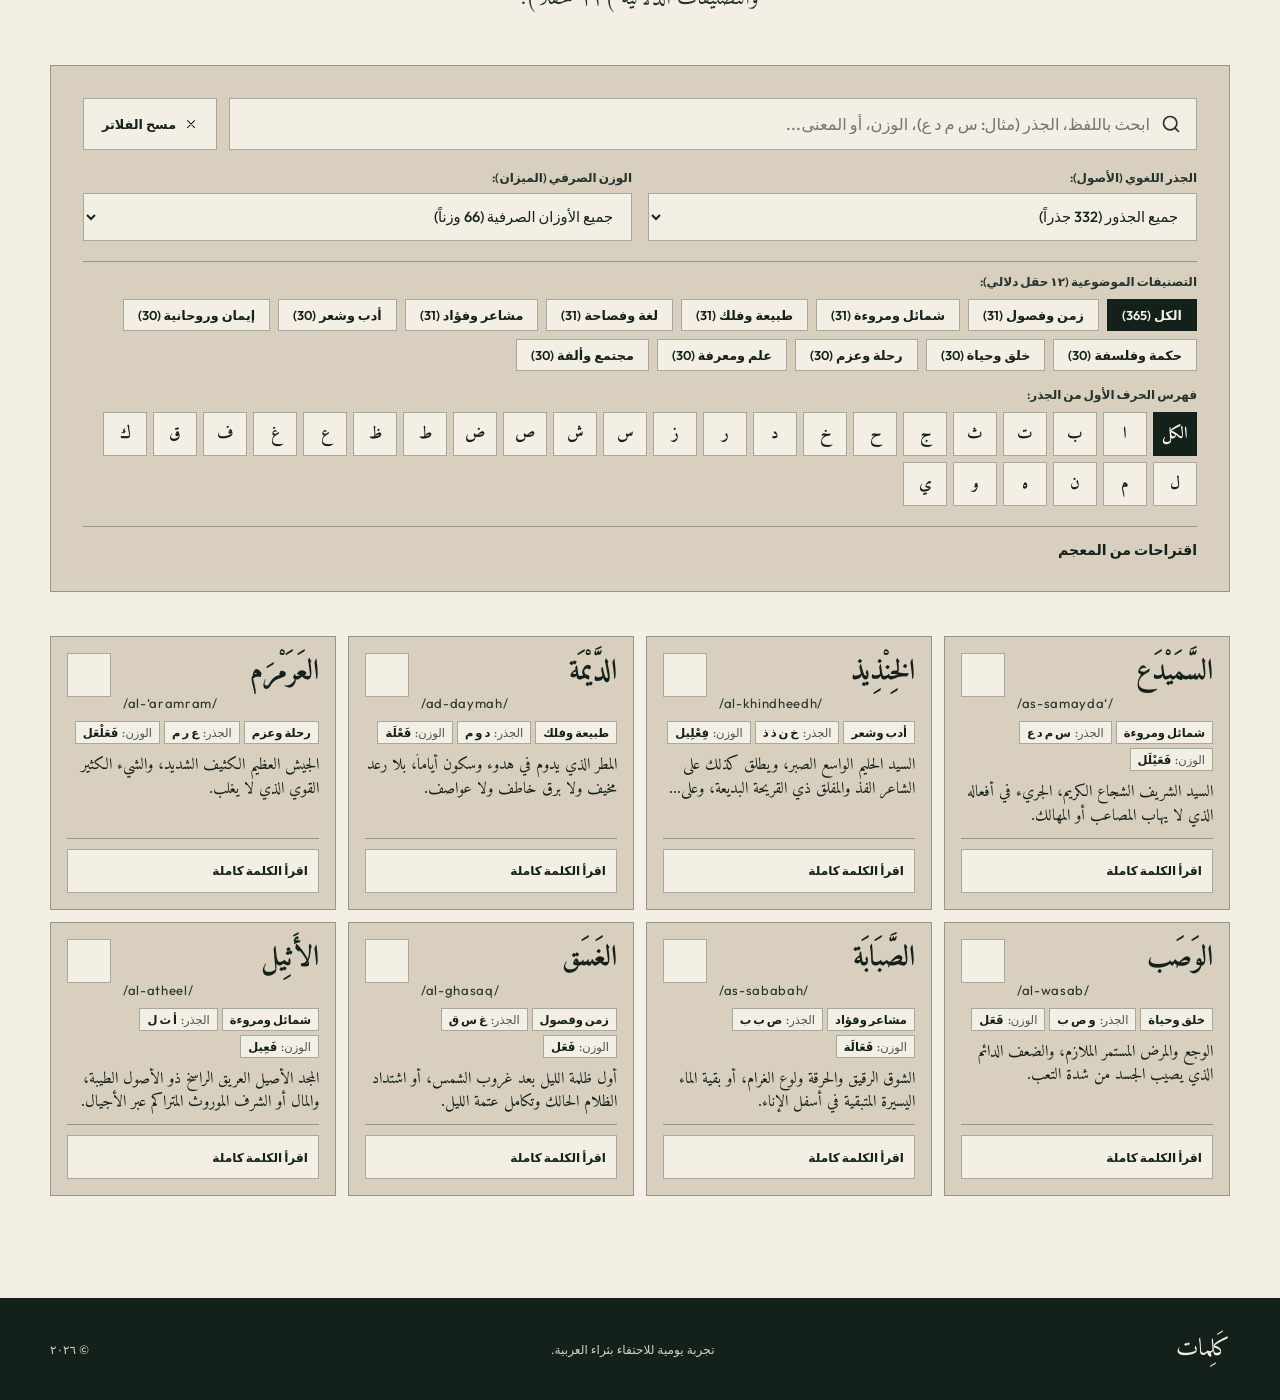
==== commit 09268e7b: "Surface reading loop on landing, add English layer and OG meta" ====
--- a/index.html
+++ b/index.html
@@ -5,6 +5,11 @@
     <meta name="viewport" content="width=device-width, initial-scale=1">
     <meta name="description" content="كَلِمات — تجربة يومية للاحتفاء بثراء اللغة العربية.">
     <meta name="theme-color" content="#14211b">
+    <meta property="og:title" content="كَلِمات | كلمة عربية واحدة كل يوم">
+    <meta property="og:description" content="معنى، ضبط، جذر، ونطق — كلمة عربية واحدة كل يوم، تُقرأ على مهل.">
+    <meta property="og:type" content="website">
+    <meta property="og:image" content="assets/icons/icon-512.png">
+    <meta name="twitter:card" content="summary">
     <title>كَلِمات | العربية كما لم تتأملها من قبل</title>
     <meta http-equiv="Content-Security-Policy" content="default-src 'self'; script-src 'self'; style-src 'self' 'unsafe-inline'; font-src 'self'; img-src 'self' data:; media-src 'self'; connect-src 'self'; object-src 'none'; base-uri 'self'; form-action 'none'; worker-src 'self'; manifest-src 'self'">
     <link rel="manifest" href="manifest.webmanifest">
@@ -32,6 +37,8 @@
             <symbol id="i-sparkles" viewBox="0 0 24 24"><path d="m12 3-1.9 5.8a2 2 0 0 1-1.3 1.3L3 12l5.8 1.9a2 2 0 0 1 1.3 1.3L12 21l1.9-5.8a2 2 0 0 1 1.3-1.3L21 12l-5.8-1.9a2 2 0 0 1-1.3-1.3z" fill="none" stroke="currentColor" stroke-width="2" stroke-linecap="round" stroke-linejoin="round"/></symbol>
             <symbol id="i-search" viewBox="0 0 24 24"><circle cx="11" cy="11" r="8" fill="none" stroke="currentColor" stroke-width="2"/><line x1="21" y1="21" x2="16.65" y2="16.65" stroke="currentColor" stroke-width="2" stroke-linecap="round"/></symbol>
             <symbol id="i-bars" viewBox="0 0 24 24"><path d="M4 6h16M4 12h16M4 18h16"/></symbol>
+<symbol id="i-flame" viewBox="0 0 24 24"><path d="M8.5 14.5A2.5 2.5 0 0 0 11 12c0-1.38-.5-2-1-3-1.072-2.143-.224-4.054 2-6 .5 2.5 2 4.9 4 6.5 2 1.6 3 3.5 3 5.5a7 7 0 1 1-14 0c0-1.153.433-2.294 1-3a2.5 2.5 0 0 0 2.5 2.5z"/></symbol>
+<symbol id="i-bolt" viewBox="0 0 24 24"><path d="M13 2 3 14h9l-1 8 10-12h-9l1-8z"/></symbol>
         </defs>
     </svg>
 
@@ -53,11 +60,11 @@
             <div class="app-menu-dropdown home-menu-dropdown" id="app-menu-dropdown" role="region" aria-label="خيارات الصفحة" hidden>
                 <a class="nav-explorer-link" href="#lexicon-explorer" title="معجم الجذور والأوزان"><svg class="icon"><use href="#i-search"/></svg> <span>معجم الجذور</span></a>
                 <button id="due-review-badge" class="due-review-badge" type="button" title="المراجعات المستحقة اليوم (Q)" aria-label="المراجعات المستحقة اليوم: 0 كلمات">
-                    <span class="due-icon badge-icon">⚡</span>
+                    <svg class="due-icon badge-icon" aria-hidden="true"><use href="#i-bolt"/></svg>
                     <span class="due-count" id="due-count">0</span>
                     <span class="due-label">مراجعة</span>
                 </button>
-                <div id="streak-badge" class="streak-badge" title="تتابع القراءة اليومي" aria-label="تتابع القراءة اليومي">🔥 لا يوجد تتابع بعد</div>
+                <div id="streak-badge" class="streak-badge" title="تتابع القراءة اليومي" aria-label="تتابع القراءة اليومي"><svg class="icon" aria-hidden="true"><use href="#i-flame"/></svg> لا يوجد تتابع بعد</div>
                 <label class="home-menu-theme" for="theme-select">
                     <span>المظهر</span>
                     <select id="theme-select" class="theme-select" aria-label="اختر المظهر">
@@ -78,12 +85,42 @@
                     <a class="primary-button" href="word.html">ابدأ القراءة <svg class="icon"><use href="#i-arrow"/></svg></a>
                     <a class="secondary-button" href="#lexicon-explorer"><svg class="icon"><use href="#i-search"/></svg> <span>معجم الجذور والأوزان</span></a>
                 </div>
+                <div class="hero-loop" role="group" aria-label="حلقة القراءة اليومية">
+                    <div id="hero-streak-badge" class="streak-badge" title="تتابع القراءة اليومي" aria-label="تتابع القراءة اليومي"><svg class="icon" aria-hidden="true"><use href="#i-flame"/></svg> لا يوجد تتابع بعد</div>
+                    <button id="hero-due-badge" class="due-review-badge" type="button" title="المراجعات المستحقة اليوم" aria-label="المراجعات المستحقة اليوم: 0 كلمات">
+                        <svg class="due-icon badge-icon" aria-hidden="true"><use href="#i-bolt"/></svg>
+                        <span class="due-count" id="hero-due-count">0</span>
+                        <span class="due-label">مراجعة مستحقة</span>
+                    </button>
+                    <p class="next-word">الكلمة التالية بعد <b id="hero-countdown">--:--:--</b></p>
+                </div>
+                <p class="hero-tagline-en" dir="ltr" lang="en">One Arabic word a day — meaning, root, and pronunciation, read slowly.</p>
             </div>
             <div class="hero-art" aria-hidden="true"><div class="hero-glyph">ض</div></div>
         </section>
 
         <section class="manifesto">
             <p class="manifesto-text">لا نحتاج إلى كلمات أكثر فحسب. نحتاج إلى أن نتوقف عند الكلمات التي نملكها، وأن نرى داخل كل لفظٍ تاريخاً وصوتاً واحتمالاً جديداً للتعبير.</p>
+        </section>
+
+        <section class="how-it-works" aria-label="كيف تعمل كلمات">
+            <ol class="how-steps">
+                <li>
+                    <span class="how-step-num" aria-hidden="true">١</span>
+                    <h3>اقرأ كلمة اليوم</h3>
+                    <p lang="en" dir="ltr">Read today's word.</p>
+                </li>
+                <li>
+                    <span class="how-step-num" aria-hidden="true">٢</span>
+                    <h3>قيّم استذكارك</h3>
+                    <p lang="en" dir="ltr">Rate your recall.</p>
+                </li>
+                <li>
+                    <span class="how-step-num" aria-hidden="true">٣</span>
+                    <h3>عد في موعدها</h3>
+                    <p lang="en" dir="ltr">Come back tomorrow — spaced repetition schedules the rest.</p>
+                </li>
+            </ol>
         </section>
 
         <section class="accordion-section">
--- a/style.css
+++ b/style.css
@@ -289,6 +289,7 @@
 }
 
 .due-icon { font-size: 1rem; line-height: 1; }
+svg.badge-icon, svg.due-icon { width: 1em; height: 1em; fill: none; stroke: currentColor; stroke-width: 2; stroke-linecap: round; stroke-linejoin: round; }
 
 .due-count { font-weight: 700; font-family: var(--sans); }
 
@@ -1143,6 +1144,82 @@
     flex-wrap: wrap;
     align-items: center;
     gap: 12px;
+}
+
+
+.hero-loop {
+    display: flex;
+    flex-wrap: wrap;
+    align-items: center;
+    gap: 10px 16px;
+    margin-block-start: 26px;
+}
+
+.hero-loop .next-word {
+    margin: 0;
+    color: rgb(243 239 229 / 85%);
+    font: 500 .8rem var(--sans);
+}
+
+.hero-loop .next-word b {
+    color: var(--lime);
+    font-variant-numeric: tabular-nums;
+}
+
+.hero-tagline-en {
+    margin: 18px 0 0;
+    color: rgb(243 239 229 / 62%);
+    font: 400 .82rem var(--sans);
+}
+
+.how-it-works {
+    width: var(--content);
+    margin: 0 auto;
+    padding-block: 56px;
+}
+
+.how-steps {
+    display: grid;
+    grid-template-columns: repeat(3, 1fr);
+    gap: 20px;
+    margin: 0;
+    padding: 0;
+    list-style: none;
+}
+
+.how-steps li {
+    padding: 20px 22px;
+    border: 1px solid var(--line-dark);
+    background: var(--paper-light);
+}
+
+.how-step-num {
+    display: inline-block;
+    margin-bottom: 10px;
+    color: var(--ink-soft);
+    font: 700 1.4rem var(--serif);
+}
+
+.how-steps h3 {
+    margin: 0 0 6px;
+    font-size: 1.35rem;
+    font-weight: 400;
+    line-height: 1.35;
+    letter-spacing: normal;
+}
+
+.how-steps p {
+    margin: 0;
+    color: var(--ink-soft);
+    font: 400 .82rem var(--sans);
+    line-height: 1.5;
+}
+
+
+@media (max-width: 720px) {
+    .how-steps {
+        grid-template-columns: 1fr;
+    }
 }
 
 
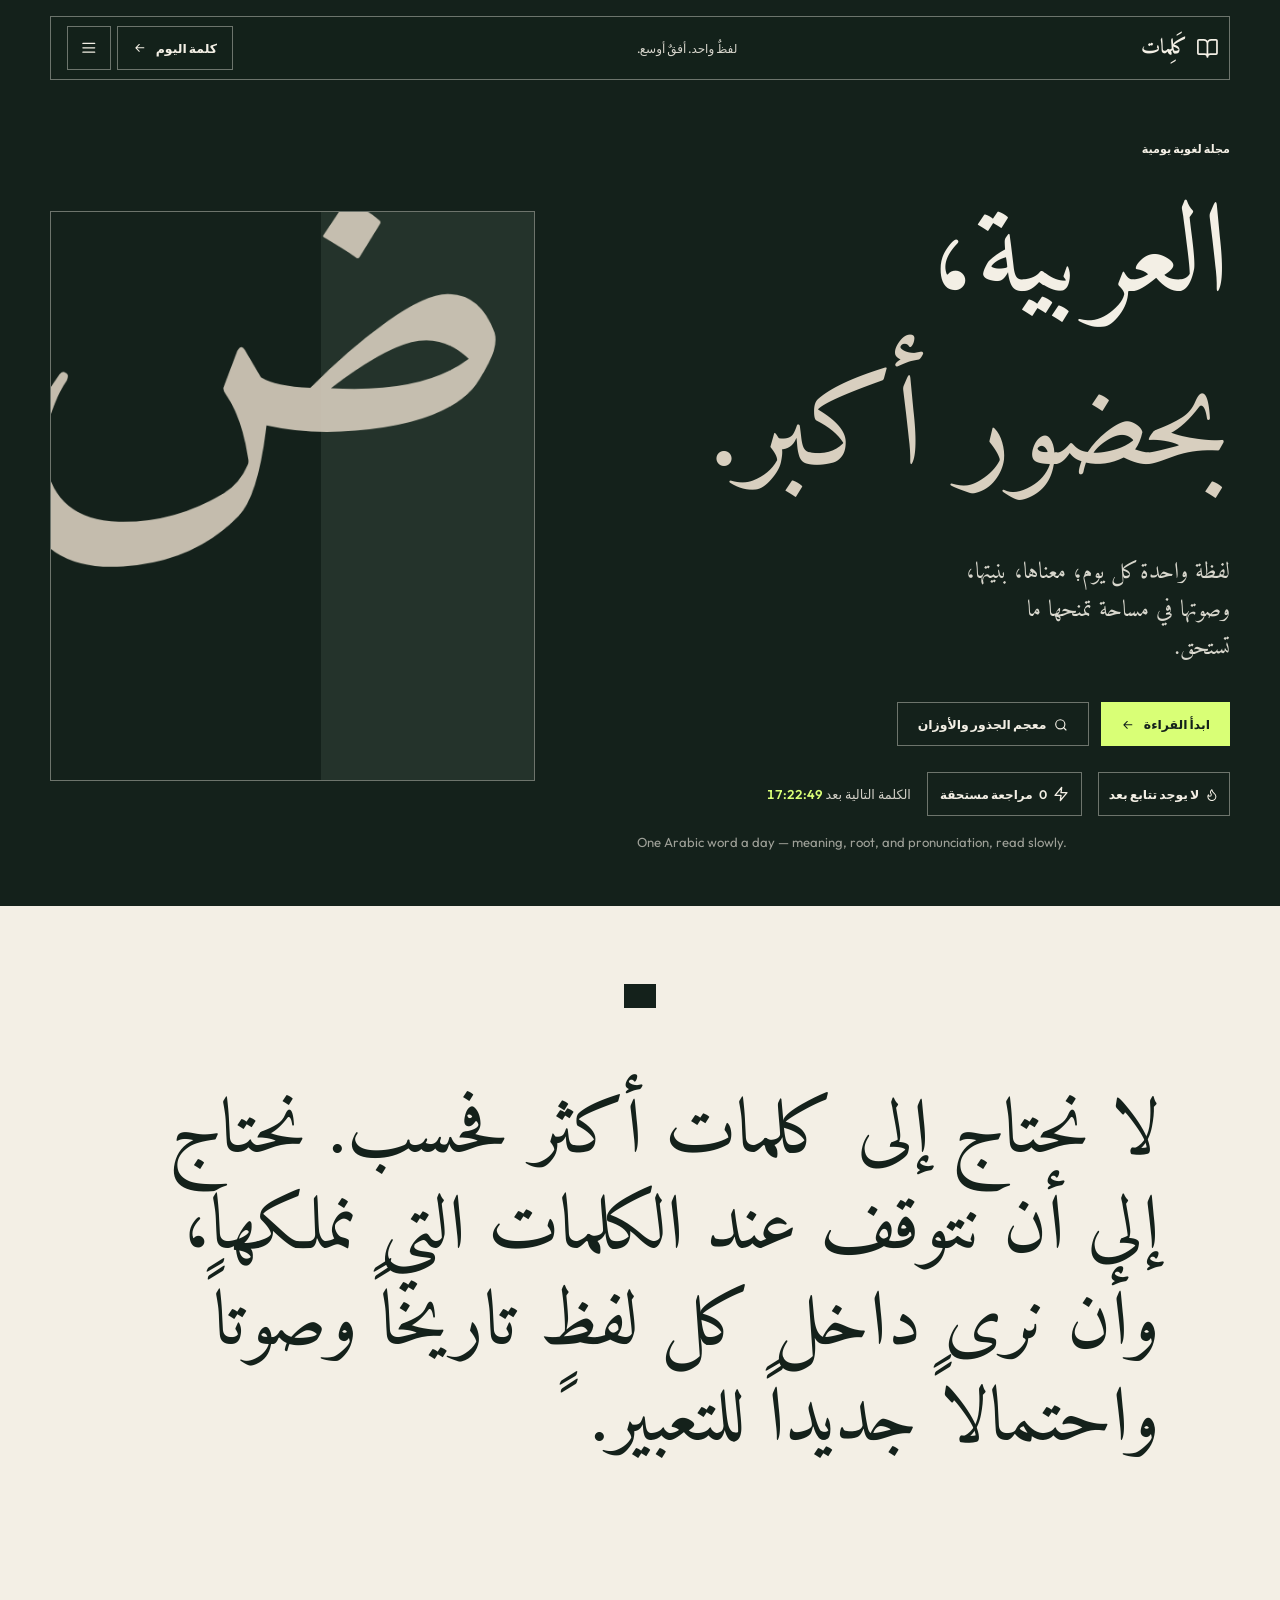
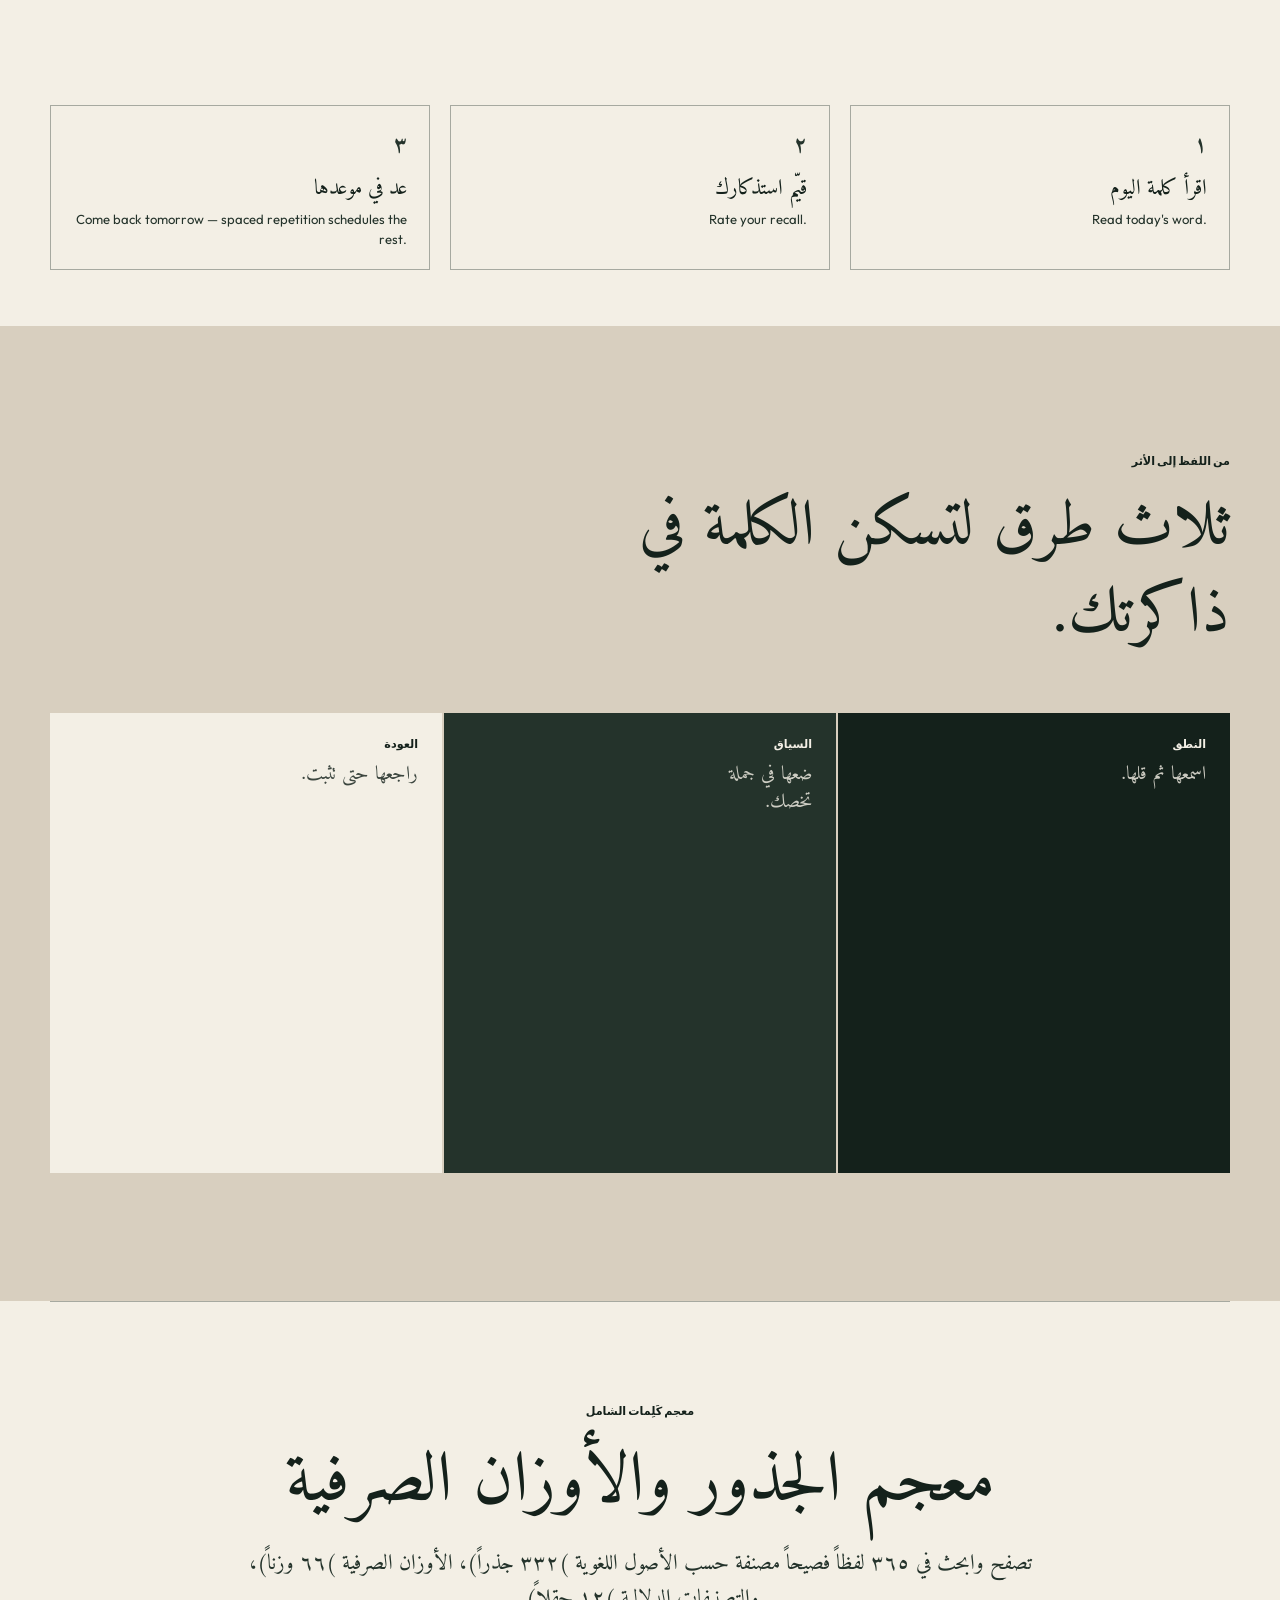
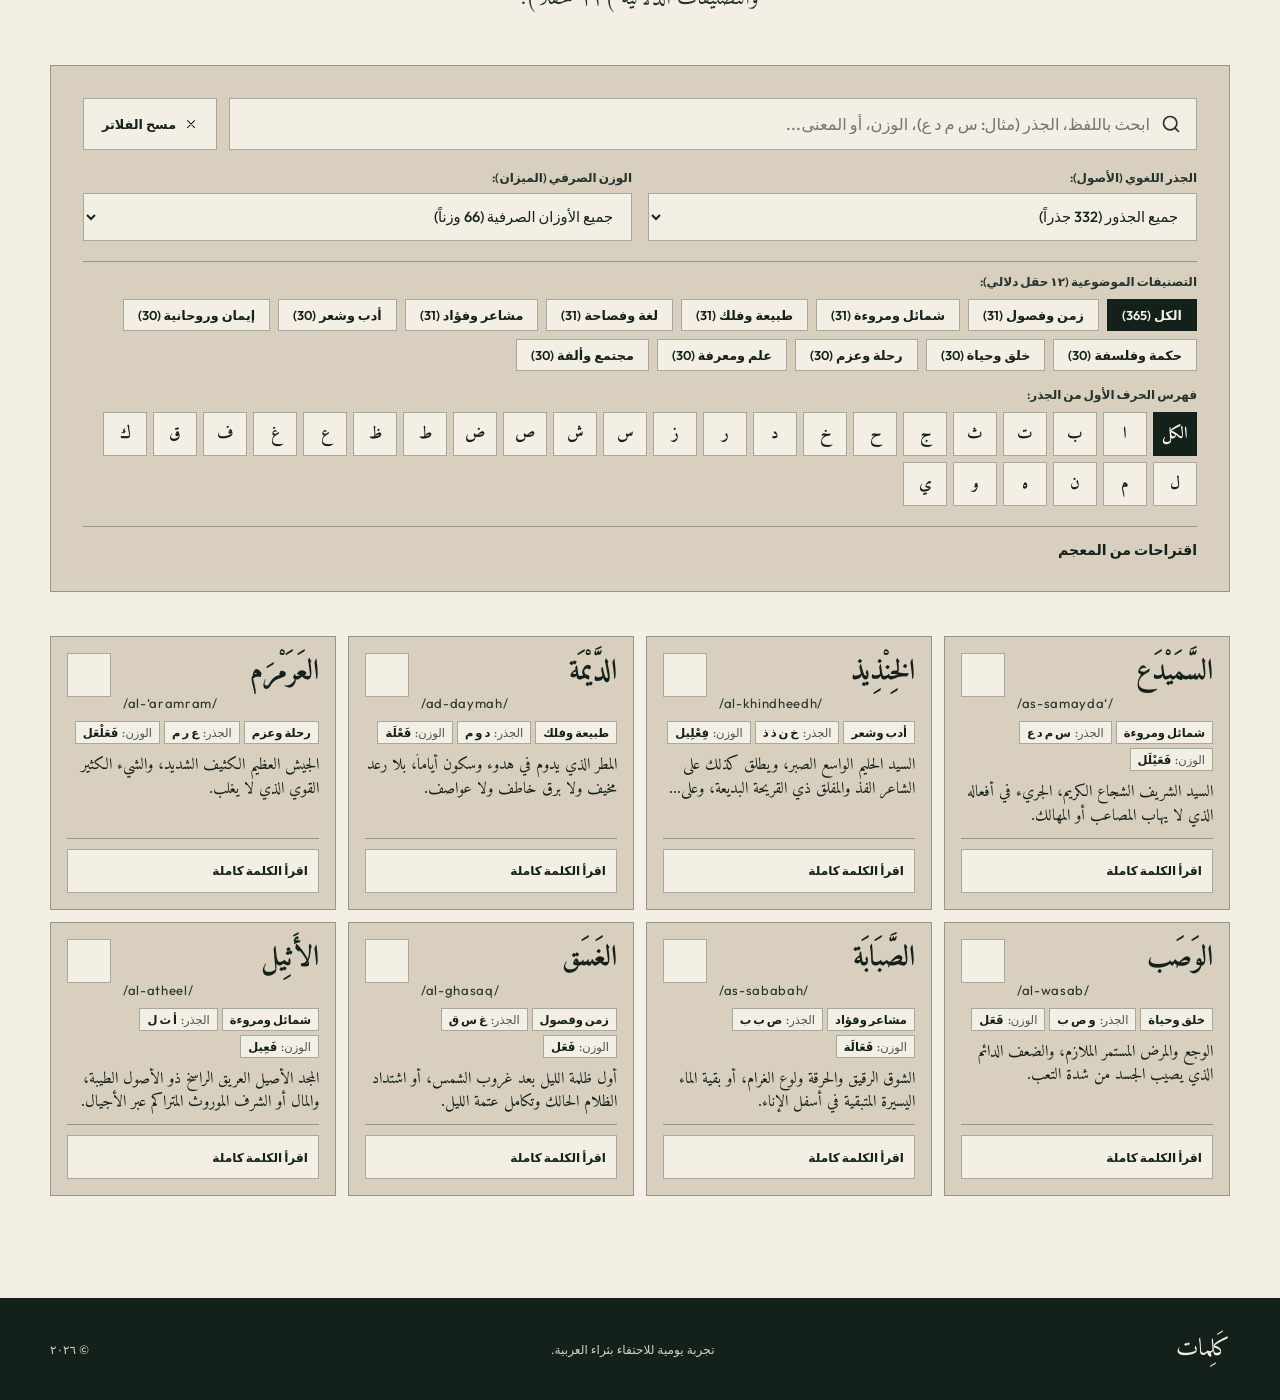
==== commit c0dbab9b: "Close final-review follow-ups: tests, meta URLs, badge icon, dead tokens" ====
--- a/index.html
+++ b/index.html
@@ -8,7 +8,8 @@
     <meta property="og:title" content="كَلِمات | كلمة عربية واحدة كل يوم">
     <meta property="og:description" content="معنى، ضبط، جذر، ونطق — كلمة عربية واحدة كل يوم، تُقرأ على مهل.">
     <meta property="og:type" content="website">
-    <meta property="og:image" content="assets/icons/icon-512.png">
+    <meta property="og:url" content="https://assem130.github.io/arabic-word-of-the-day/">
+    <meta property="og:image" content="https://assem130.github.io/arabic-word-of-the-day/assets/icons/icon-512.png">
     <meta name="twitter:card" content="summary">
     <title>كَلِمات | العربية كما لم تتأملها من قبل</title>
     <meta http-equiv="Content-Security-Policy" content="default-src 'self'; script-src 'self'; style-src 'self' 'unsafe-inline'; font-src 'self'; img-src 'self' data:; media-src 'self'; connect-src 'self'; object-src 'none'; base-uri 'self'; form-action 'none'; worker-src 'self'; manifest-src 'self'">
--- a/style.css
+++ b/style.css
@@ -58,15 +58,8 @@
     --serif: "Amiri", "Readex Pro", "Scheherazade New", "Traditional Arabic", "Noto Naskh Arabic", serif;
     --sans: "Outfit", "Readex Pro", "Segoe UI", system-ui, sans-serif;
 
-    /* Surface roles: statement panels, their text, and accent-fill contrast */
-    --surface: var(--ink);
-    --surface-soft: var(--ink-soft);
-    --surface-text: var(--paper-light);
-    --surface-muted: rgb(243 239 229 / 85%);
-    --surface-bright: var(--paper-light);
-    --surface-bright-text: var(--ink);
-    --on-accent: var(--ink);
-    --heading-accent: var(--paper);
+    /* ponytail: surface-role tokens were removed as dead weight; reintroduce
+       them (and migrate base rules off hardcoded rgba) if a fourth theme lands. */
 
     /* Elevation */
     --shadow-card: 0 24px 70px rgb(20 33 27 / 16%);
@@ -2074,6 +2067,30 @@
 
 .word-menu-theme { display: grid; gap: 6px; padding: 8px 12px; color: var(--ink); font: 600 .78rem var(--sans); }
 
+.completion-banner {
+    display: flex;
+    flex-wrap: wrap;
+    align-items: center;
+    justify-content: space-between;
+    gap: 10px;
+    margin-block-start: 12px;
+    padding: 14px 16px;
+    border: 1px solid var(--accent-border);
+    background: var(--paper-light);
+    color: var(--ink);
+    font: 500 .85rem var(--sans);
+}
+
+.history-stats-row {
+    margin: 0 0 12px;
+    color: var(--ink-soft);
+    font: 500 .8rem var(--sans);
+}
+
+.word-menu-theme .install-button,
+#btn-toggle-reminder { min-height: 44px; width: 100%; padding: 10px 12px; background: var(--paper-light); border: 1px solid var(--line-dark); color: var(--ink); font: 600 .78rem var(--sans); cursor: pointer; text-align: start; }
+#btn-toggle-reminder[aria-pressed="true"] { border-color: var(--accent-border); }
+
 .word-menu-theme .theme-select { width: 100%; background: var(--paper-light); border-color: var(--line-dark); color: var(--ink); }
 
 .menu-divider { width: 100%; height: 1px; margin: 4px 0; border: 0; background: var(--line-dark); }
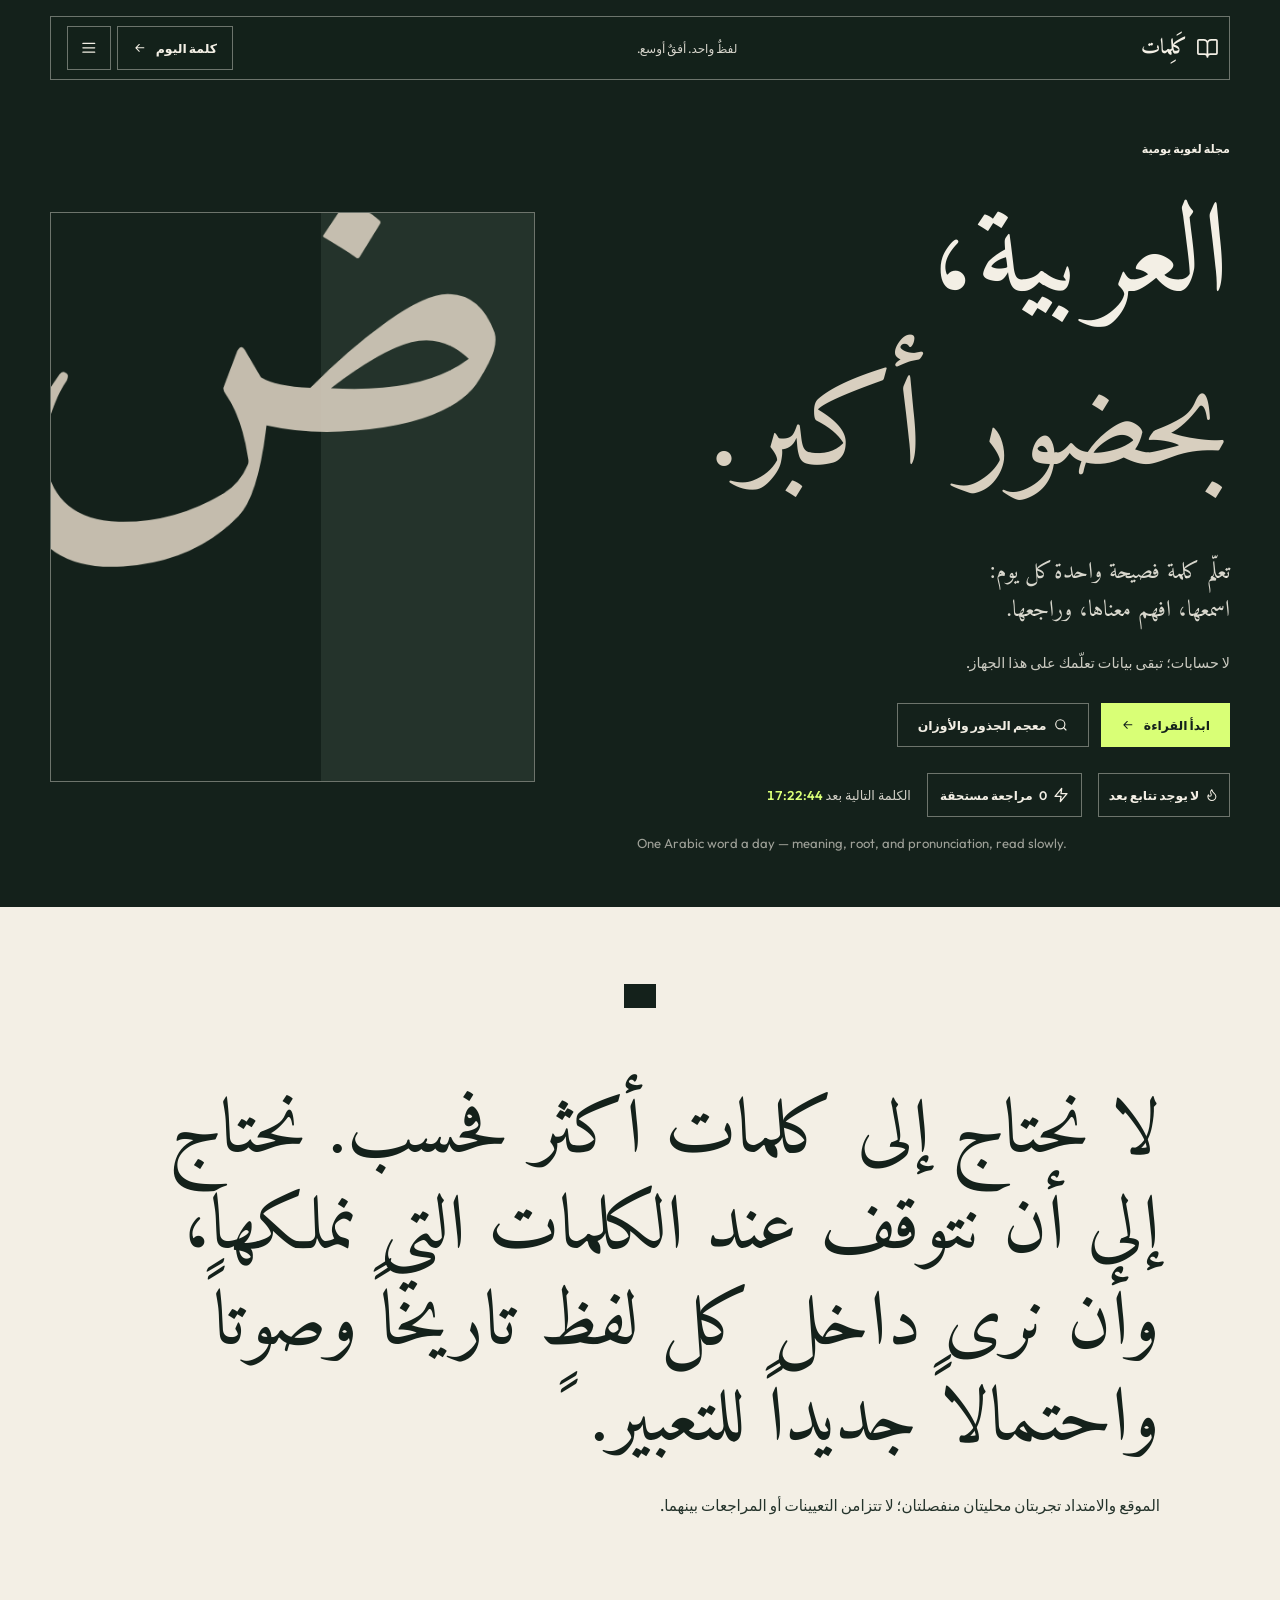
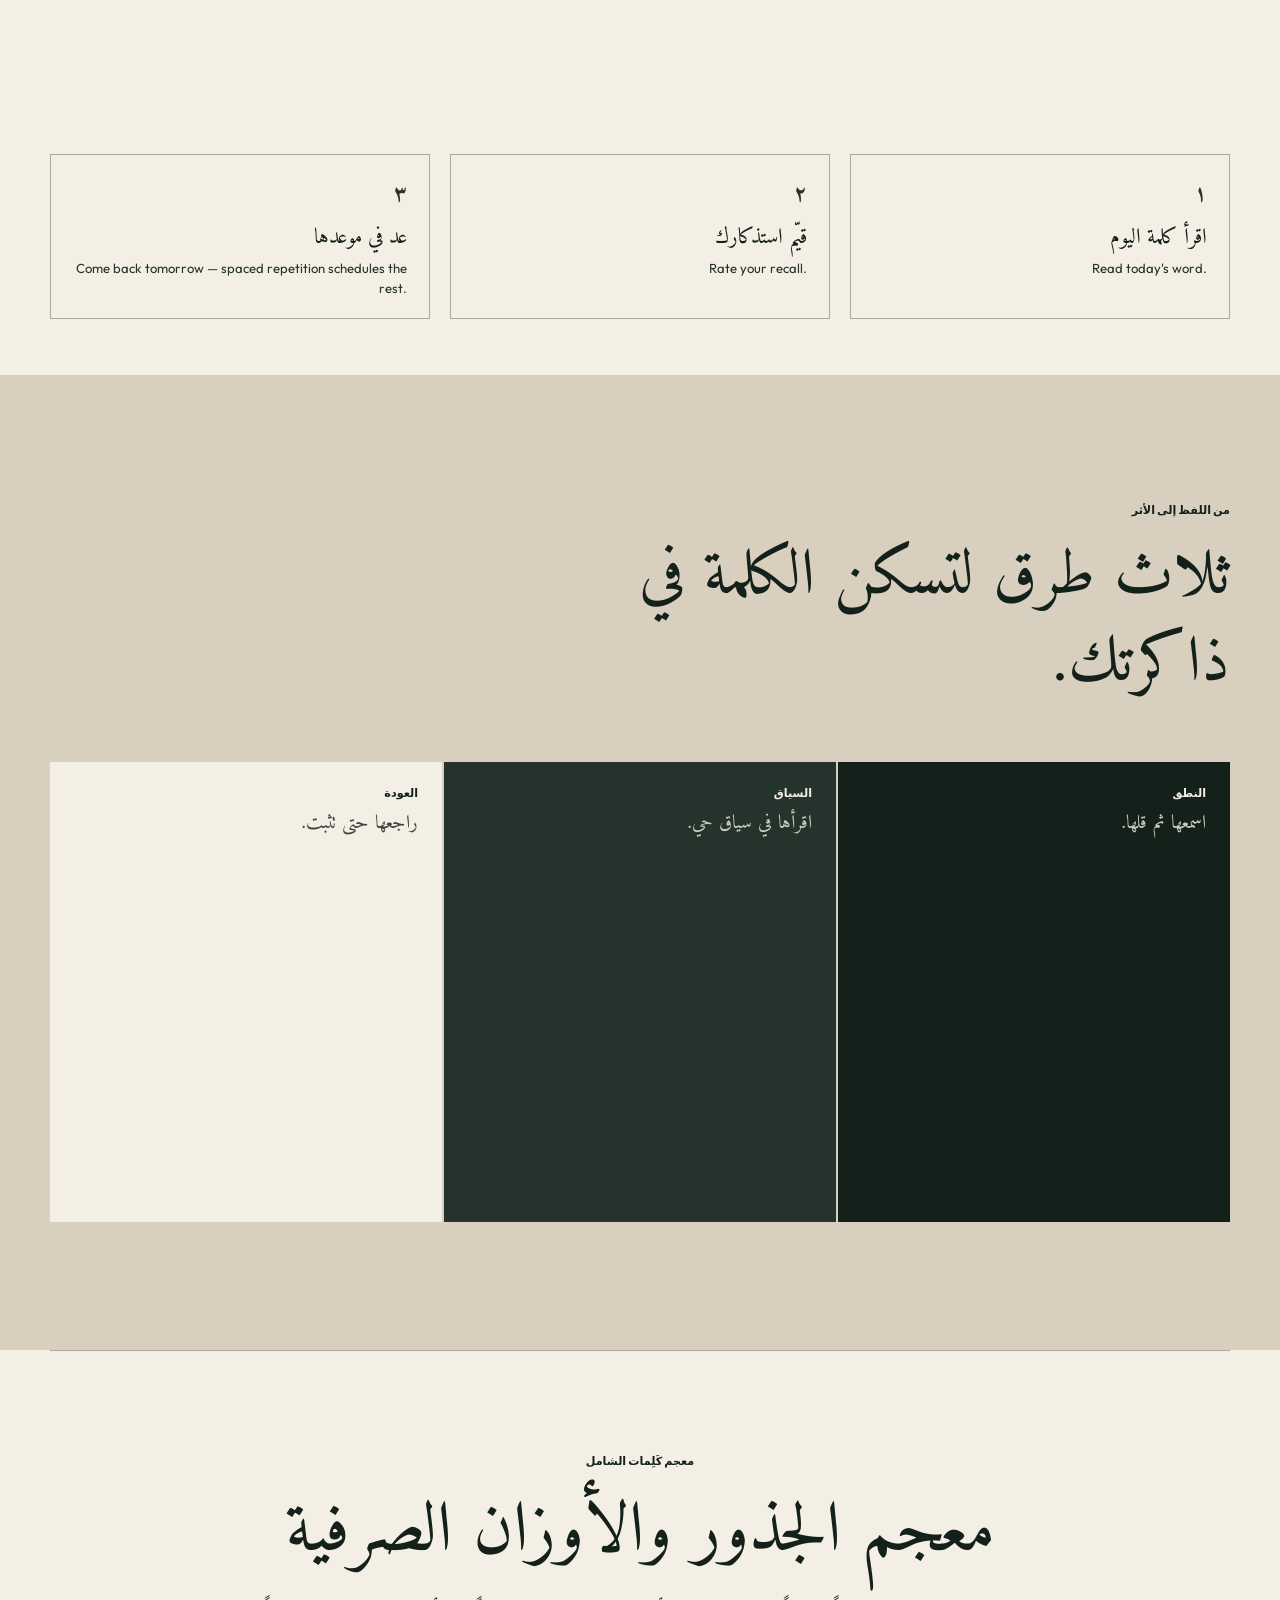
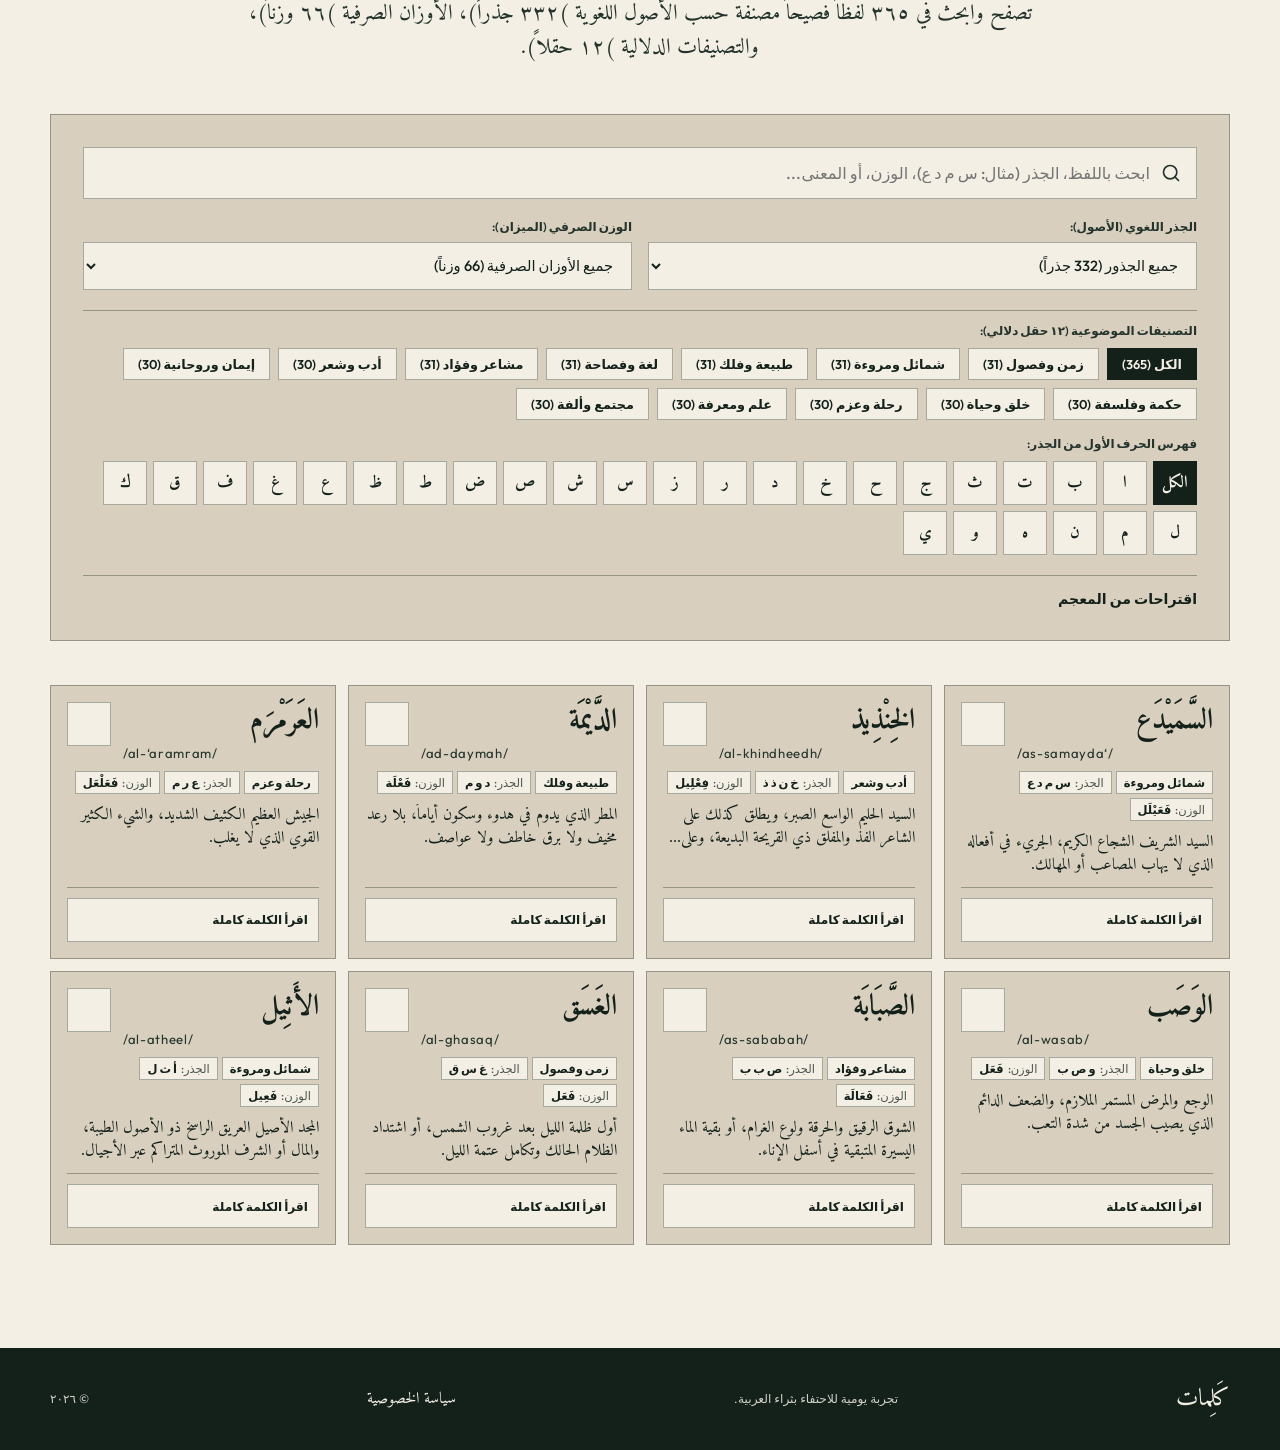
==== commit c6460174: "Merge origin/main into kalimat-nine-plus: union both streams, keep truthful browser-speech model - s" ====
--- a/index.html
+++ b/index.html
@@ -81,7 +81,8 @@
             <div class="hero-copy">
                 <p class="eyebrow">مجلة لغوية يومية</p>
                 <h1>العربية،<br><span>بحضور أكبر.</span></h1>
-                <p class="hero-lede">لفظة واحدة كل يوم؛ معناها، بنيتها، وصوتها في مساحة تمنحها ما تستحق.</p>
+                <p class="hero-lede">تعلّم كلمة فصيحة واحدة كل يوم: اسمعها، افهم معناها، وراجعها.</p>
+                <p class="local-data-note">لا حسابات؛ تبقى بيانات تعلّمك على هذا الجهاز.</p>
                 <div class="hero-cta-group">
                     <a class="primary-button" href="word.html">ابدأ القراءة <svg class="icon"><use href="#i-arrow"/></svg></a>
                     <a class="secondary-button" href="#lexicon-explorer"><svg class="icon"><use href="#i-search"/></svg> <span>معجم الجذور والأوزان</span></a>
@@ -102,6 +103,7 @@
 
         <section class="manifesto">
             <p class="manifesto-text">لا نحتاج إلى كلمات أكثر فحسب. نحتاج إلى أن نتوقف عند الكلمات التي نملكها، وأن نرى داخل كل لفظٍ تاريخاً وصوتاً واحتمالاً جديداً للتعبير.</p>
+            <p class="channel-boundary">الموقع والامتداد تجربتان محليتان منفصلتان؛ لا تتزامن التعيينات أو المراجعات بينهما.</p>
         </section>
 
         <section class="how-it-works" aria-label="كيف تعمل كلمات">
@@ -131,7 +133,7 @@
             </div>
             <div class="horizontal-accordion">
                 <details><summary><span>النطق</span><small class="accordion-teaser">اسمعها ثم قلها.</small></summary><div><h3>قلها</h3><p>ردد الكلمة بصوت مسموع حتى يصبح وزنها مألوفاً.</p></div></details>
-                <details><summary><span>السياق</span><small class="accordion-teaser">ضعها في جملة تخصك.</small></summary><div><h3>استخدمها</h3><p>اكتب جملة واحدة تخصك؛ الذاكرة تحب ما هو شخصي.</p></div></details>
+                <details><summary><span>السياق</span><small class="accordion-teaser">اقرأها في سياق حي.</small></summary><div><h3>السياق</h3><p>اقرأها في سياق حي.</p></div></details>
                 <details><summary><span>العودة</span><small class="accordion-teaser">راجعها حتى تثبت.</small></summary><div><h3>راجعها</h3><p>عد إلى مخزونك اللغوي، ودع الكلمات القديمة تلتقي بالجديدة.</p></div></details>
             </div>
         </section>
@@ -205,6 +207,7 @@
         <footer class="footer">
             <span>كَلِمات</span>
             <p>تجربة يومية للاحتفاء بثراء العربية.</p>
+            <a href="https://assem130.github.io/arabic-word-of-the-day/privacy.html">سياسة الخصوصية</a>
             <small>© ٢٠٢٦</small>
         </footer>
     </main>
--- a/style.css
+++ b/style.css
@@ -323,6 +323,8 @@
 .hero h1 span { color: var(--paper); }
 
 .hero-lede { max-width: 33ch; margin: 34px 0; color: rgb(243 239 229 / 88%); font-size: clamp(1.15rem, 2vw, 1.45rem); line-height: 1.65; }
+.hero .local-data-note { margin: -12px 0 28px; color: rgb(243 239 229 / 82%); font: 500 .9rem/1.6 var(--sans); }
+.manifesto .channel-boundary { margin: 24px 0 0; color: var(--ink-soft); font: 500 .95rem/1.6 var(--sans); }
 
 .primary-button { padding: 0 20px; background: var(--lime); color: var(--ink); }
 
@@ -463,6 +465,8 @@
 .next-word b { color: var(--ink); font-weight: 600; }
 
 .archive-notice { padding-top: 18px; border-top: 1px solid var(--line-dark); color: var(--ink-soft); font-size: .95rem; }
+.reading-sidebar .local-data-note,
+.reading-sidebar .channel-boundary { color: var(--ink-soft); font: 500 .85rem/1.6 var(--sans); }
 
 .archive-preview-note { margin: 18px 0 0; color: var(--ink-soft); font-size: .95rem; }
 
@@ -629,6 +633,7 @@
 .practice-header-status {
     margin-bottom: 14px;
 }
+.review-helper { margin: 0 0 14px; color: var(--ink-soft); font: 500 .9rem/1.6 var(--sans); }
 
 .practice-progress-bar-wrap {
     width: 100%;
@@ -1362,6 +1367,7 @@
     transition: all .2s ease;
     white-space: nowrap;
 }
+.lexicon-clear-btn[hidden] { display: none; }
 
 
 .lexicon-clear-btn:hover,
@@ -1968,6 +1974,7 @@
 
 
 html[data-theme="midnight"] .primary-button,
+html[data-theme="midnight"] .secondary-button,
 html[data-theme="midnight"] .speak-button,
 html[data-theme="midnight"] .skip-link,
 html[data-theme="midnight"] .example-action-btn.speaking,
